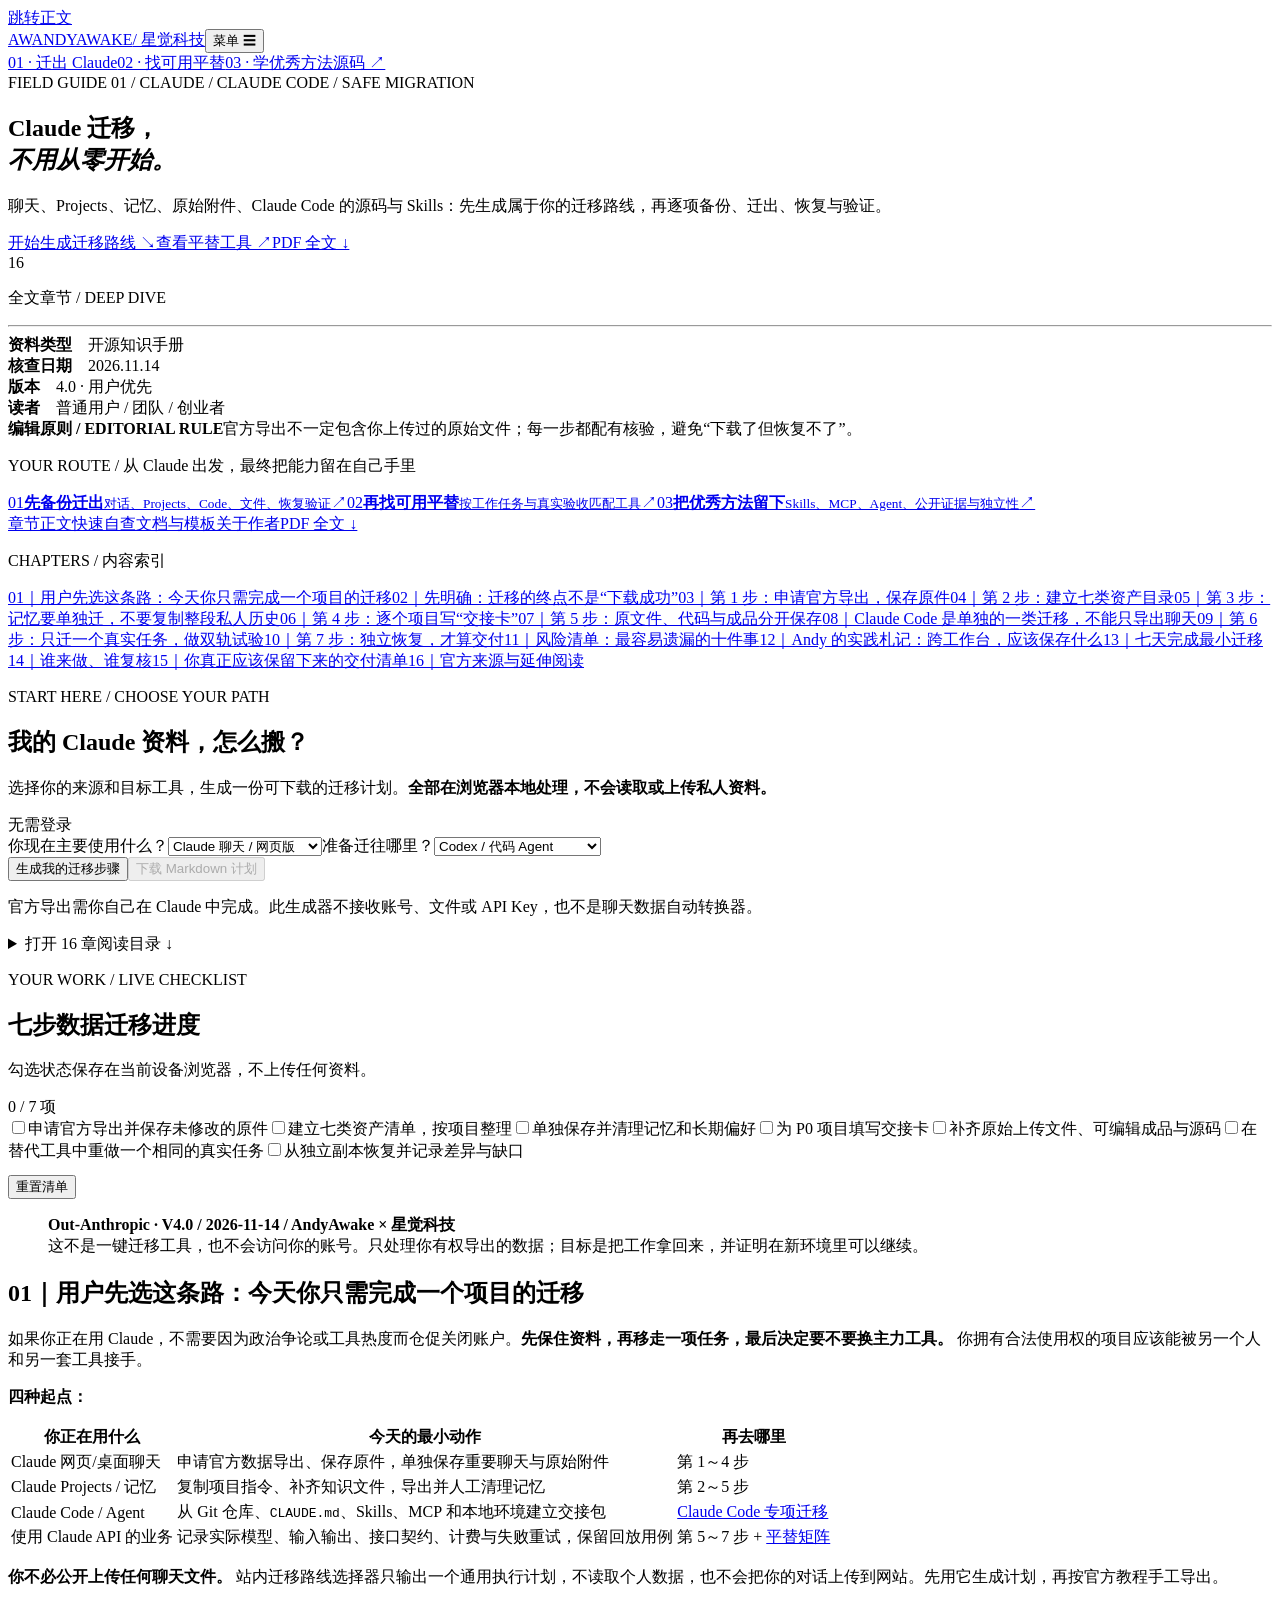
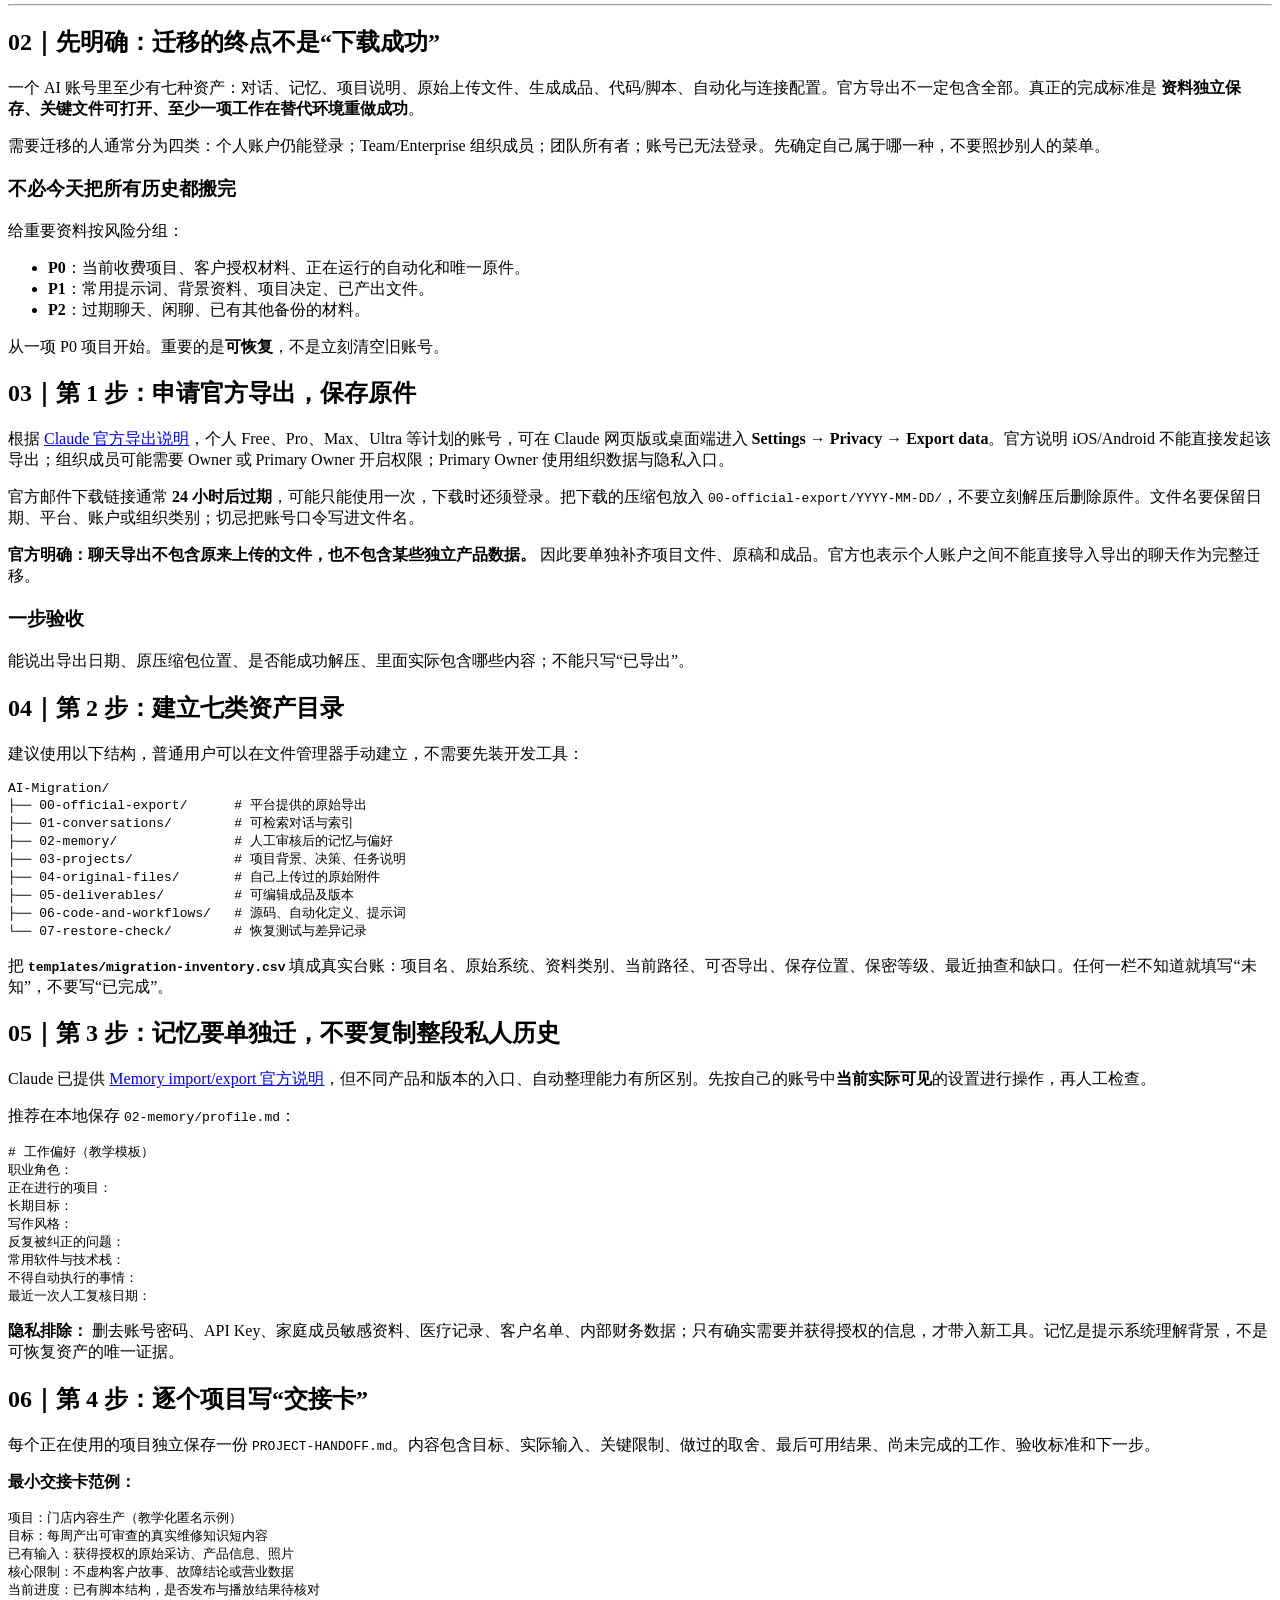
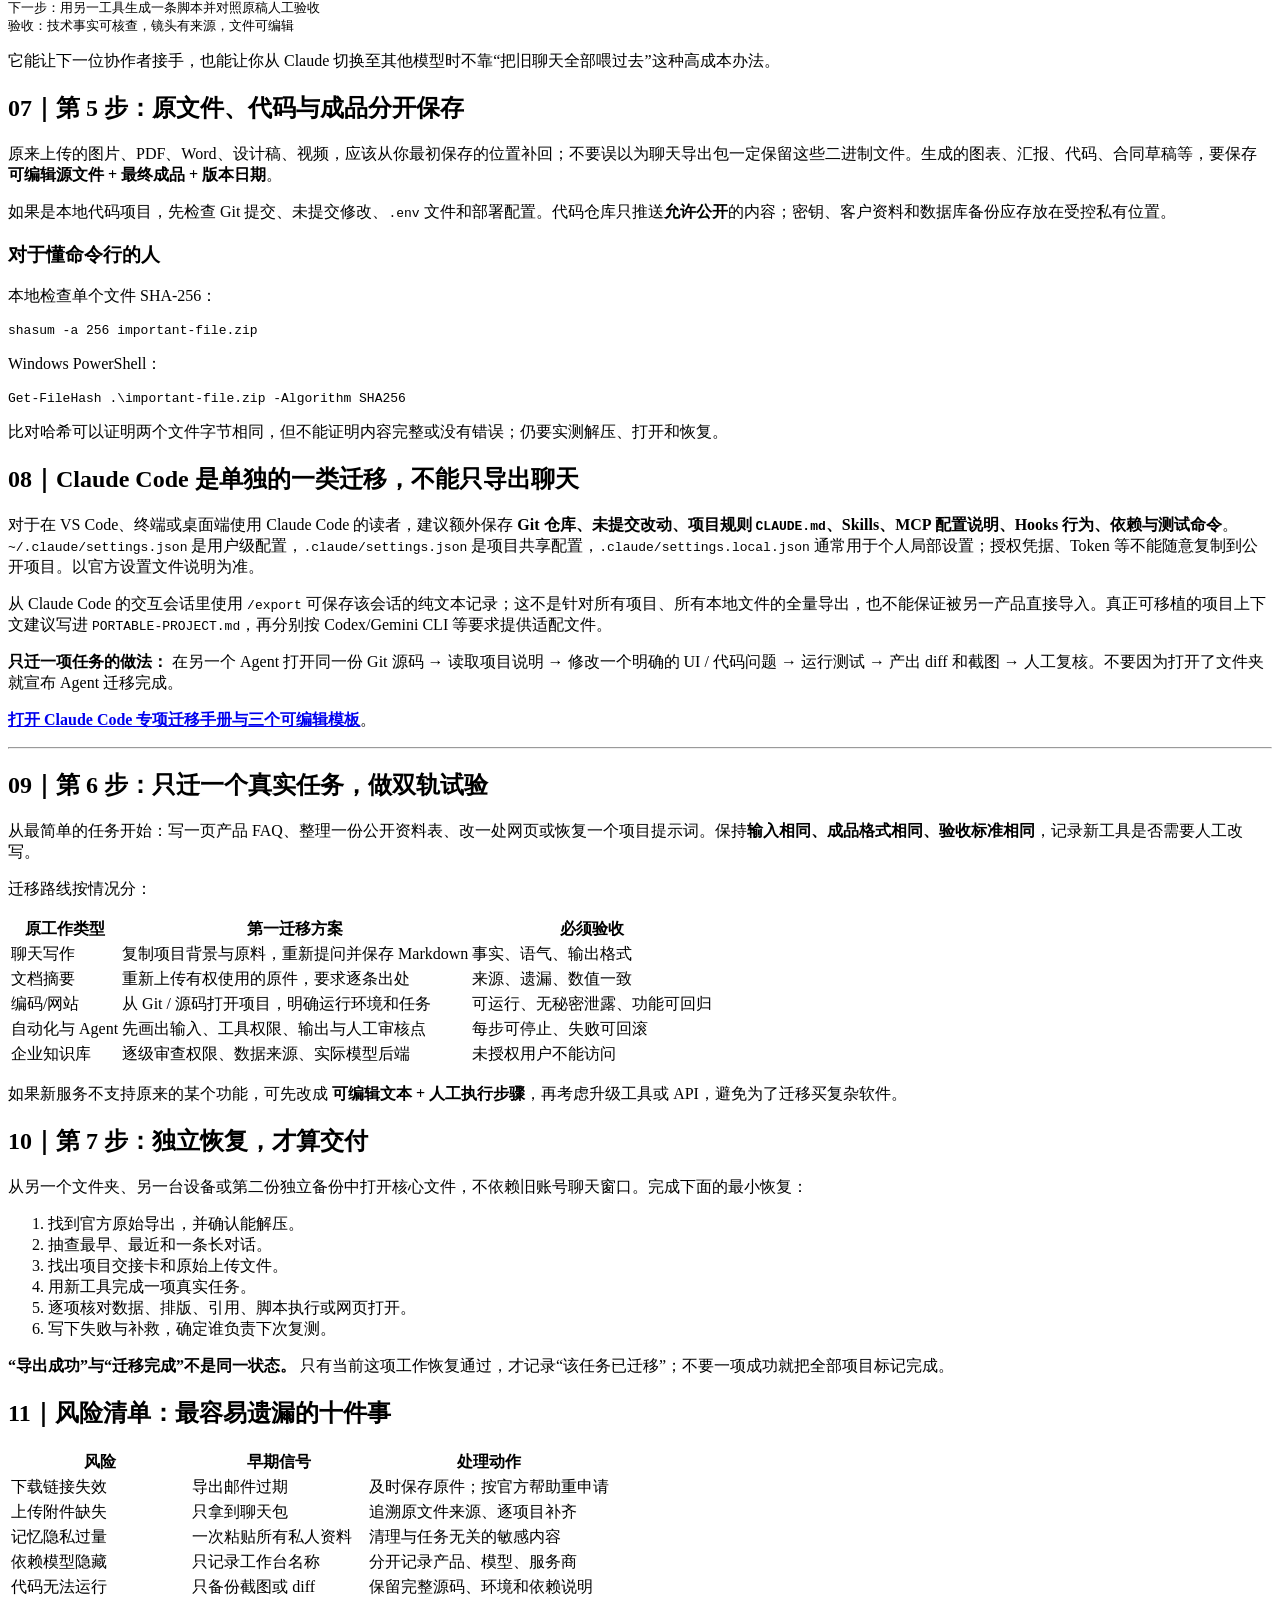
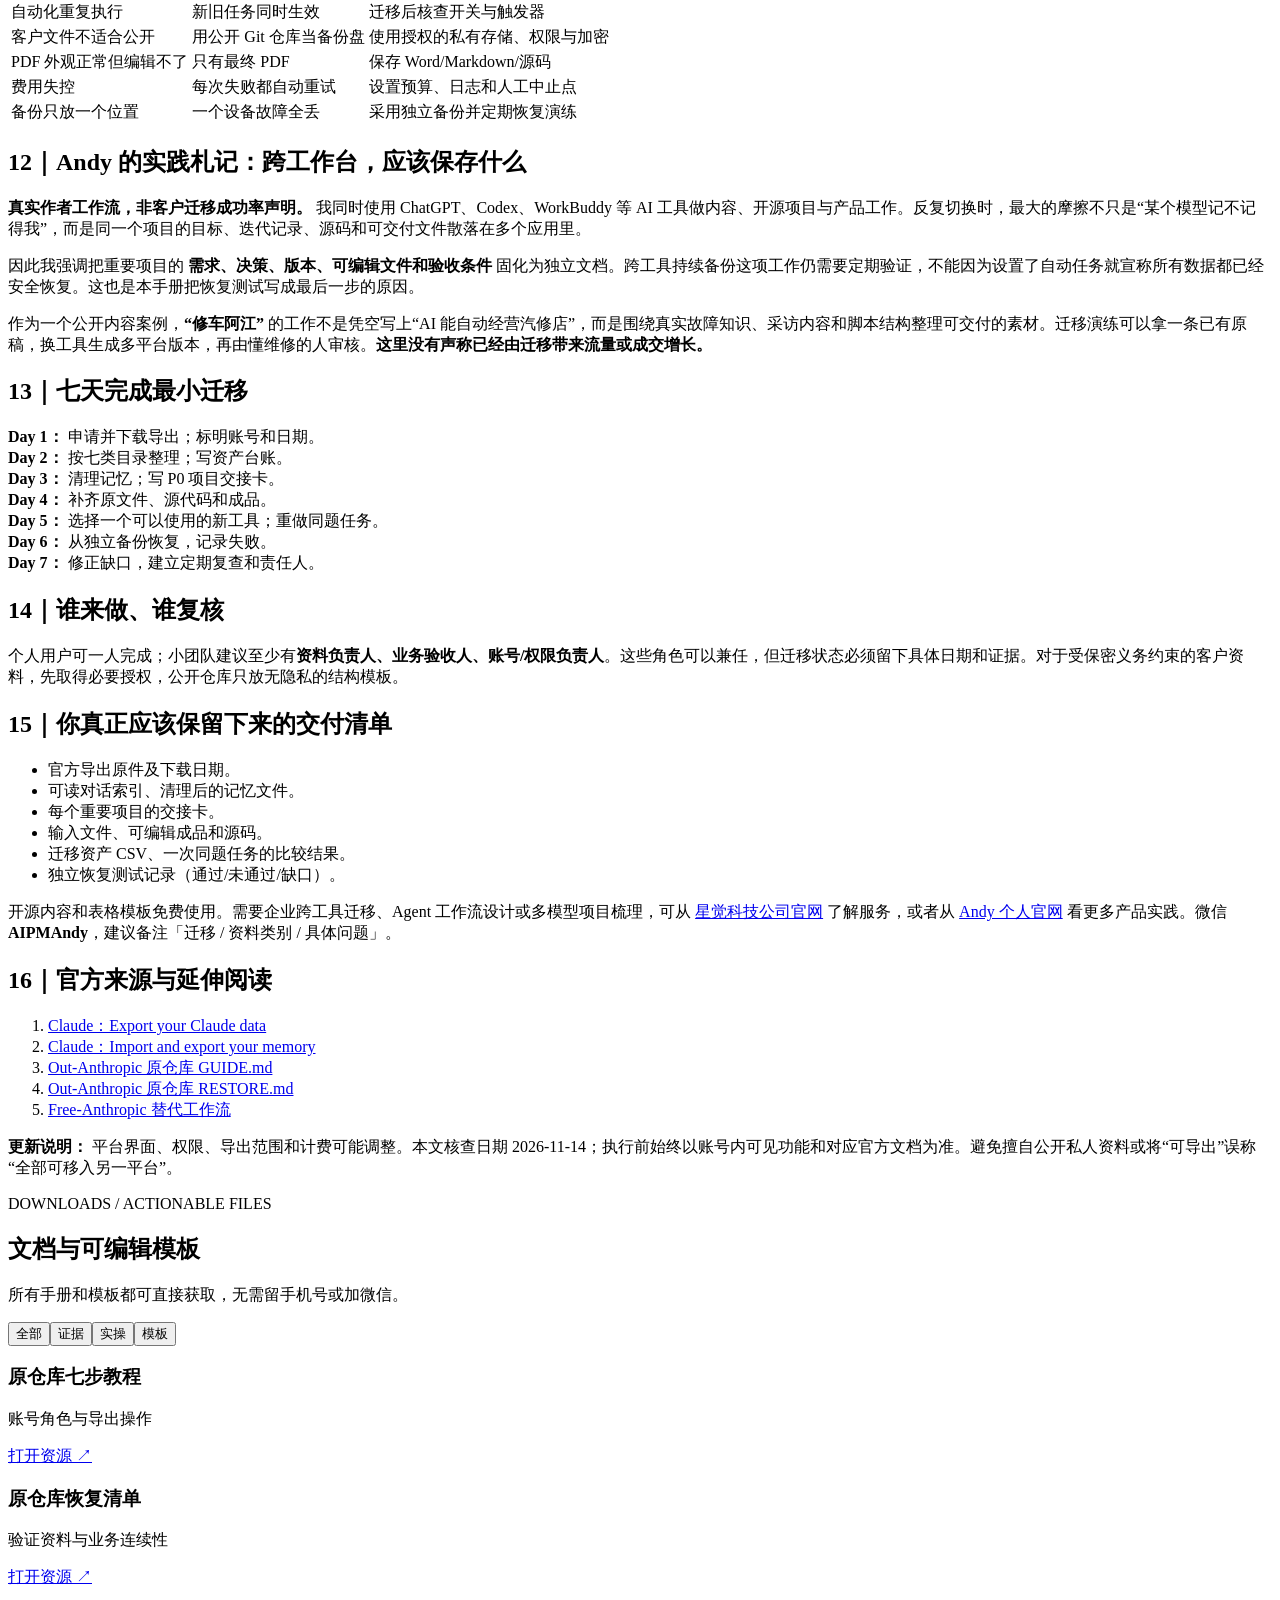
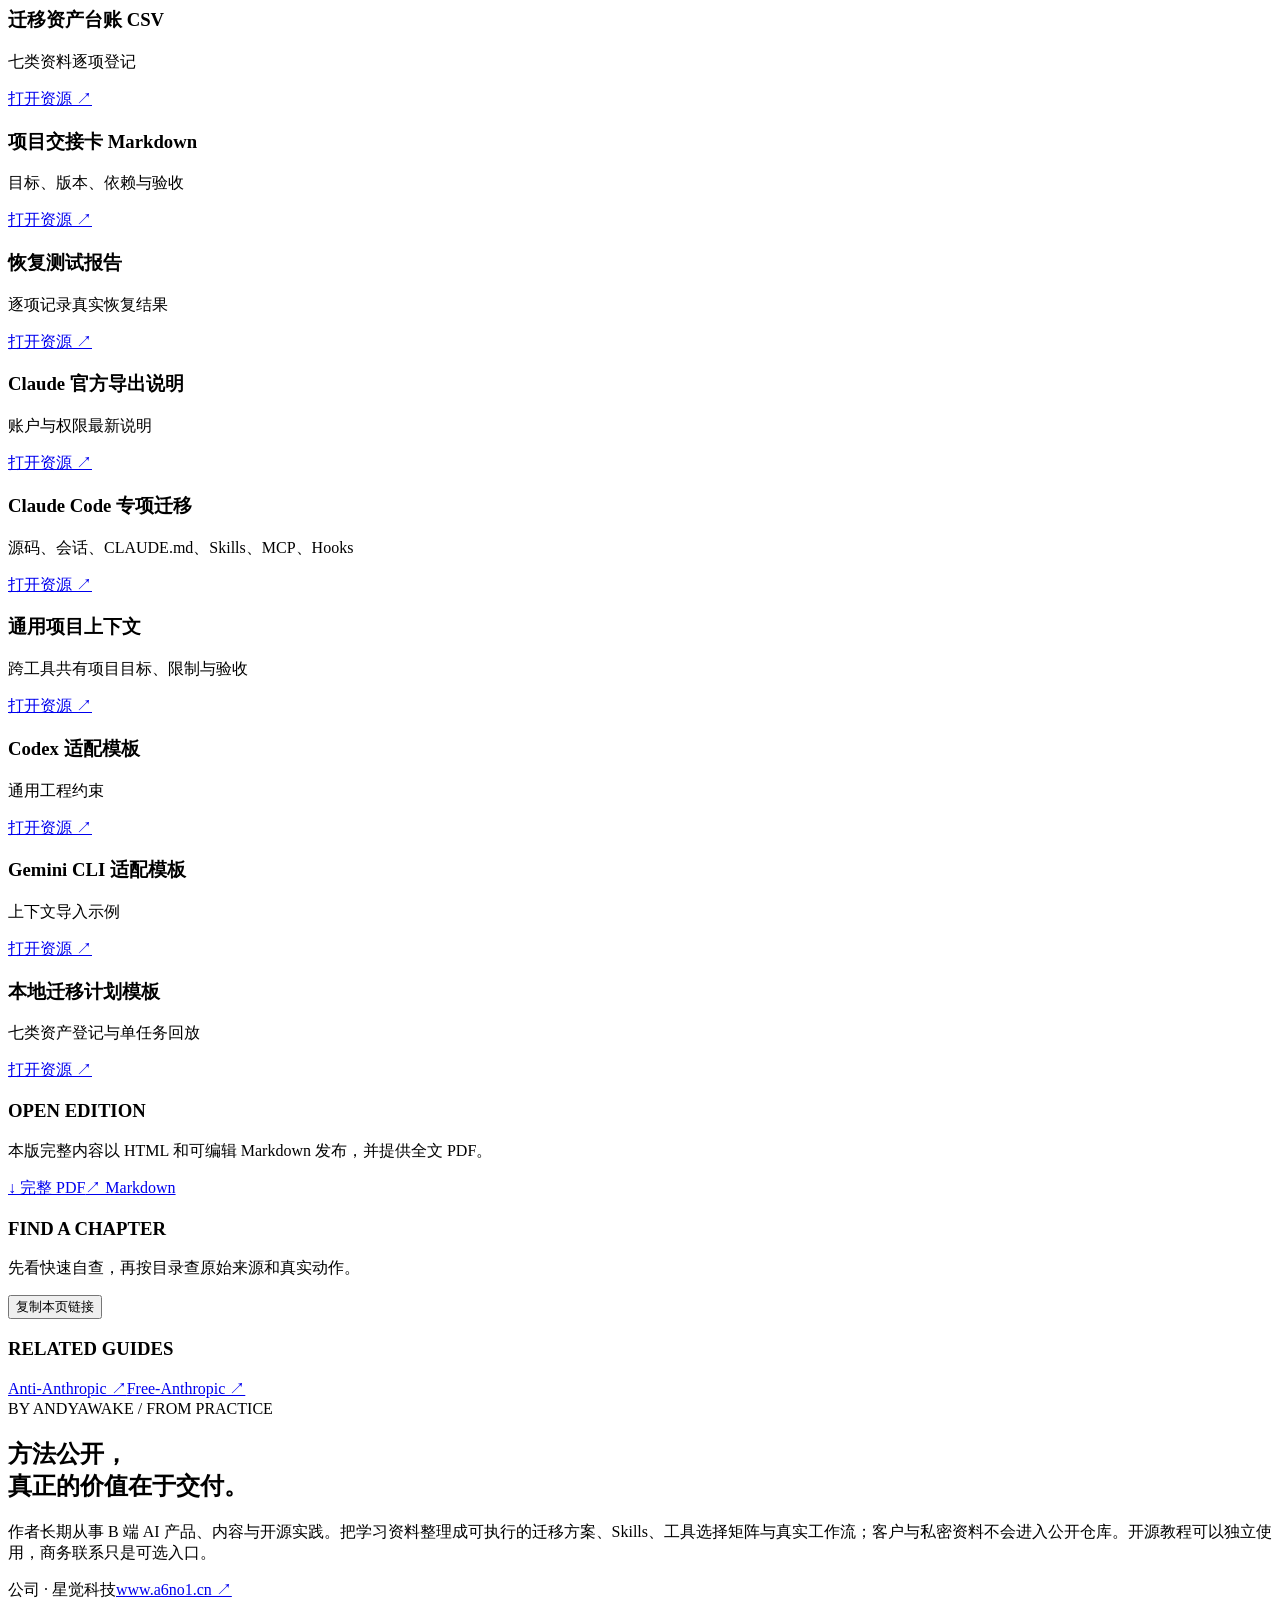
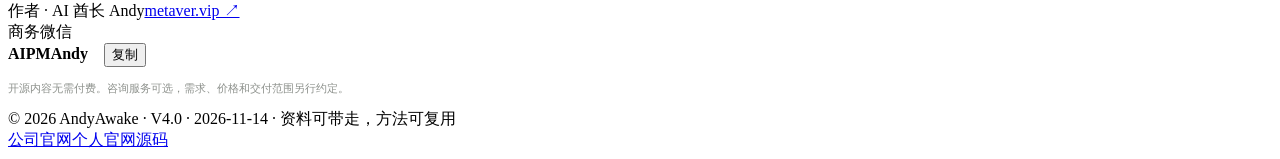
==== index.html @ 9d226cb6 "Publish V4 migration handbook and website" ====
<!doctype html><html lang="zh-CN"><head><meta charset="utf-8"><meta name="viewport" content="width=device-width,initial-scale=1"><meta name="color-scheme" content="light"><meta name="theme-color" content="#ffffff"><title>Out-Anthropic · Claude 迁移，不用从零开始。 | AndyAwake</title><meta name="description" content="聊天、Projects、记忆、原始附件、Claude Code 的源码与 Skills：先生成属于你的迁移路线，再逐项备份、迁出、恢复与验证。"><meta name="author" content="AI 酋长 Andy / 星觉科技"><meta name="robots" content="index, follow"><link rel="canonical" href="https://andyawake.github.io/Out-Anthropic/"><meta property="og:type" content="article"><meta property="og:title" content="Out-Anthropic | AndyAwake"><meta property="og:description" content="聊天、Projects、记忆、原始附件、Claude Code 的源码与 Skills：先生成属于你的迁移路线，再逐项备份、迁出、恢复与验证。"><meta property="og:url" content="https://andyawake.github.io/Out-Anthropic/"><link rel="icon" href="assets/favicon.svg" type="image/svg+xml"><link rel="stylesheet" href="assets/style.css"><script type="application/ld+json">{"@context": "https://schema.org", "@type": "TechArticle", "headline": "Claude 迁移，不用从零开始。", "inLanguage": "zh-CN", "dateModified": "2026-11-14", "author": {"@type": "Person", "name": "AI 酋长 Andy"}, "publisher": {"@type": "Organization", "name": "星觉科技", "url": "https://www.a6no1.cn/"}, "mainEntityOfPage": "https://andyawake.github.io/Out-Anthropic/"}</script></head>
<body data-project="Out-Anthropic"><a class="skip-link" href="#main-content">跳转正文</a><header class="topbar"><div class="shell topbar-inner"><a class="brand" href="https://github.com/AndyAwake"><span class="brand-logo" aria-hidden="true">AW</span>ANDYAWAKE<span class="brand-sub">/ 星觉科技</span></a><button class="mobile-menu" id="menu-button" aria-expanded="false" aria-controls="top-nav">菜单 ☰</button><nav class="topnav" id="top-nav" aria-label="主导航"><a href="https://andyawake.github.io/Out-Anthropic/" aria-current="page">01 · 迁出 Claude</a><a href="https://andyawake.github.io/Free-Anthropic/" >02 · 找可用平替</a><a href="https://andyawake.github.io/Anti-Anthropic/" >03 · 学优秀方法</a><a href="https://github.com/AndyAwake/Out-Anthropic">源码 ↗</a></nav></div></header>
<section class="hero" id="start"><div class="shell hero-grid"><div><span class="overline">FIELD GUIDE 01 / CLAUDE / CLAUDE CODE / SAFE MIGRATION</span><h1>Claude 迁移，<br><em>不用从零开始。</em></h1><p class="deck">聊天、Projects、记忆、原始附件、Claude Code 的源码与 Skills：先生成属于你的迁移路线，再逐项备份、迁出、恢复与验证。</p><div class="actionset"><a class="button button-primary" href="#route-planner">开始生成迁移路线 ↘</a><a class="button button-light" href="https://andyawake.github.io/Free-Anthropic/">查看平替工具 ↗</a><a class="button button-light" href="assets/guide.pdf" download>PDF 全文 ↓</a></div></div><div class="hero-aside"><div class="big-number">16</div><p>全文章节 / DEEP DIVE</p><hr><div class="aside-meta"><div><b>资料类型</b>　开源知识手册</div><div><b>核查日期</b>　2026.11.14</div><div><b>版本</b>　4.0 · 用户优先</div><div><b>读者</b>　普通用户 / 团队 / 创业者</div></div></div></div></section>
<div class="note-strip"><div class="shell"><b>编辑原则 / EDITORIAL RULE</b><span>官方导出不一定包含你上传过的原始文件；每一步都配有核验，避免“下载了但恢复不了”。</span></div></div>
<div class="shell journey-wrap" aria-label="三步阅读路线"><p class="journey-overline">YOUR ROUTE / 从 Claude 出发，最终把能力留在自己手里</p><div class="journey-grid"><a class="journey-card current" href="https://andyawake.github.io/Out-Anthropic/" aria-current="step"><span class="journey-n">01</span><strong>先备份迁出</strong><small>对话、Projects、Code、文件、恢复验证</small><span class="journey-arrow">↗</span></a><a class="journey-card" href="https://andyawake.github.io/Free-Anthropic/"><span class="journey-n">02</span><strong>再找可用平替</strong><small>按工作任务与真实验收匹配工具</small><span class="journey-arrow">↗</span></a><a class="journey-card" href="https://andyawake.github.io/Anti-Anthropic/"><span class="journey-n">03</span><strong>把优秀方法留下</strong><small>Skills、MCP、Agent、公开证据与独立性</small><span class="journey-arrow">↗</span></a></div></div><div class="tabline"><div class="shell"><a href="#main-content">章节正文</a><a href="#quickcheck">快速自查</a><a href="#resources">文档与模板</a><a href="#about-author">关于作者</a><a href="assets/guide.pdf">PDF 全文 ↓</a></div></div>
<div class="shell layout" id="main-content"><aside class="toc" aria-label="章节目录"><p>CHAPTERS / 内容索引</p><a href="#chapter-01">01｜用户先选这条路：今天你只需完成一个项目的迁移</a><a href="#chapter-02">02｜先明确：迁移的终点不是“下载成功”</a><a href="#chapter-03">03｜第 1 步：申请官方导出，保存原件</a><a href="#chapter-04">04｜第 2 步：建立七类资产目录</a><a href="#chapter-05">05｜第 3 步：记忆要单独迁，不要复制整段私人历史</a><a href="#chapter-06">06｜第 4 步：逐个项目写“交接卡”</a><a href="#chapter-07">07｜第 5 步：原文件、代码与成品分开保存</a><a href="#chapter-08">08｜Claude Code 是单独的一类迁移，不能只导出聊天</a><a href="#chapter-09">09｜第 6 步：只迁一个真实任务，做双轨试验</a><a href="#chapter-10">10｜第 7 步：独立恢复，才算交付</a><a href="#chapter-11">11｜风险清单：最容易遗漏的十件事</a><a href="#chapter-12">12｜Andy 的实践札记：跨工作台，应该保存什么</a><a href="#chapter-13">13｜七天完成最小迁移</a><a href="#chapter-14">14｜谁来做、谁复核</a><a href="#chapter-15">15｜你真正应该保留下来的交付清单</a><a href="#chapter-16">16｜官方来源与延伸阅读</a></aside>
<div class="bodycolumn"><section class="route-box" id="route-planner" aria-labelledby="planner-heading"><div class="route-head"><div><p class="overline">START HERE / CHOOSE YOUR PATH</p><h2 id="planner-heading">我的 Claude 资料，怎么搬？</h2><p>选择你的来源和目标工具，生成一份可下载的迁移计划。<strong>全部在浏览器本地处理，不会读取或上传私人资料。</strong></p></div><span class="route-tag">无需登录</span></div><div class="route-form"><label for="migration-source">你现在主要使用什么？<select id="migration-source"><option value="web">Claude 聊天 / 网页版</option><option value="projects">Claude Projects / 记忆</option><option value="code">Claude Code / Agent</option><option value="api">Claude API / 自动化</option></select></label><label for="migration-target">准备迁往哪里？<select id="migration-target"><option value="codex">Codex / 代码 Agent</option><option value="workbuddy">WorkBuddy / 国内工作台</option><option value="chatgpt">ChatGPT / 普通聊天</option><option value="gemini">Gemini / Gemini CLI</option><option value="domestic">Kimi / 豆包等国内助手</option><option value="selfhost">本地模型 / 自托管工具</option></select></label></div><div class="route-actions"><button class="button button-primary" id="generate-plan" type="button">生成我的迁移步骤</button><button class="button button-light" id="download-plan" type="button" disabled>下载 Markdown 计划</button></div><div class="route-result" id="migration-result" aria-live="polite" hidden><h3>你的迁移执行卡</h3><pre id="plan-output"></pre></div><p class="route-privacy">官方导出需你自己在 Claude 中完成。此生成器不接收账号、文件或 API Key，也不是聊天数据自动转换器。</p></section><div class="mobile-toc"><details><summary>打开 16 章阅读目录 ↓</summary><a href="#chapter-01">01｜用户先选这条路：今天你只需完成一个项目的迁移</a><a href="#chapter-02">02｜先明确：迁移的终点不是“下载成功”</a><a href="#chapter-03">03｜第 1 步：申请官方导出，保存原件</a><a href="#chapter-04">04｜第 2 步：建立七类资产目录</a><a href="#chapter-05">05｜第 3 步：记忆要单独迁，不要复制整段私人历史</a><a href="#chapter-06">06｜第 4 步：逐个项目写“交接卡”</a><a href="#chapter-07">07｜第 5 步：原文件、代码与成品分开保存</a><a href="#chapter-08">08｜Claude Code 是单独的一类迁移，不能只导出聊天</a><a href="#chapter-09">09｜第 6 步：只迁一个真实任务，做双轨试验</a><a href="#chapter-10">10｜第 7 步：独立恢复，才算交付</a><a href="#chapter-11">11｜风险清单：最容易遗漏的十件事</a><a href="#chapter-12">12｜Andy 的实践札记：跨工作台，应该保存什么</a><a href="#chapter-13">13｜七天完成最小迁移</a><a href="#chapter-14">14｜谁来做、谁复核</a><a href="#chapter-15">15｜你真正应该保留下来的交付清单</a><a href="#chapter-16">16｜官方来源与延伸阅读</a></details></div><div class="ux-widget" id="quickcheck"><p class="overline">YOUR WORK / LIVE CHECKLIST</p><h2>七步数据迁移进度</h2><p>勾选状态保存在当前设备浏览器，不上传任何资料。</p><div class="progress-label" id="progress-value" aria-live="polite">0 / 7 项</div><div class="progress-rail" aria-hidden="true"><div class="progress-fill" id="progress-fill"></div></div><div class="check-items"><label class="check-item"><input type="checkbox" data-check value="item-1"><span>申请官方导出并保存未修改的原件</span></label><label class="check-item"><input type="checkbox" data-check value="item-2"><span>建立七类资产清单，按项目整理</span></label><label class="check-item"><input type="checkbox" data-check value="item-3"><span>单独保存并清理记忆和长期偏好</span></label><label class="check-item"><input type="checkbox" data-check value="item-4"><span>为 P0 项目填写交接卡</span></label><label class="check-item"><input type="checkbox" data-check value="item-5"><span>补齐原始上传文件、可编辑成品与源码</span></label><label class="check-item"><input type="checkbox" data-check value="item-6"><span>在替代工具中重做一个相同的真实任务</span></label><label class="check-item"><input type="checkbox" data-check value="item-7"><span>从独立副本恢复并记录差异与缺口</span></label></div><div style="margin-top:13px"><button class="subtle-btn" id="reset-checks">重置清单</button></div></div><article class="article" aria-label="手册全文"><blockquote>
<p><strong>Out-Anthropic · V4.0 / 2026-11-14 / AndyAwake × 星觉科技</strong><br />
这不是一键迁移工具，也不会访问你的账号。只处理你有权导出的数据；目标是把工作拿回来，并证明在新环境里可以继续。</p>
</blockquote>
<h2 id="chapter-01">01｜用户先选这条路：今天你只需完成一个项目的迁移</h2>
<p>如果你正在用 Claude，不需要因为政治争论或工具热度而仓促关闭账户。<strong>先保住资料，再移走一项任务，最后决定要不要换主力工具。</strong> 你拥有合法使用权的项目应该能被另一个人和另一套工具接手。</p>
<p><strong>四种起点：</strong></p>
<div class="table-scroller"><table>
<thead>
<tr>
  <th>你正在用什么</th>
  <th>今天的最小动作</th>
  <th>再去哪里</th>
</tr>
</thead>
<tbody>
<tr>
  <td>Claude 网页/桌面聊天</td>
  <td>申请官方数据导出、保存原件，单独保存重要聊天与原始附件</td>
  <td>第 1～4 步</td>
</tr>
<tr>
  <td>Claude Projects / 记忆</td>
  <td>复制项目指令、补齐知识文件，导出并人工清理记忆</td>
  <td>第 2～5 步</td>
</tr>
<tr>
  <td>Claude Code / Agent</td>
  <td>从 Git 仓库、<code>CLAUDE.md</code>、Skills、MCP 和本地环境建立交接包</td>
  <td><a href="CLAUDE-CODE-MIGRATION.md">Claude Code 专项迁移</a></td>
</tr>
<tr>
  <td>使用 Claude API 的业务</td>
  <td>记录实际模型、输入输出、接口契约、计费与失败重试，保留回放用例</td>
  <td>第 5～7 步 + <a href="https://github.com/AndyAwake/Free-Anthropic/blob/main/ALTERNATIVE-MATRIX.md">平替矩阵</a></td>
</tr>
</tbody>
</table></div>
<p><strong>你不必公开上传任何聊天文件。</strong> 站内迁移路线选择器只输出一个通用执行计划，不读取个人数据，也不会把你的对话上传到网站。先用它生成计划，再按官方教程手工导出。</p>
<hr />
<h2 id="chapter-02">02｜先明确：迁移的终点不是“下载成功”</h2>
<p>一个 AI 账号里至少有七种资产：对话、记忆、项目说明、原始上传文件、生成成品、代码/脚本、自动化与连接配置。官方导出不一定包含全部。真正的完成标准是 <strong>资料独立保存、关键文件可打开、至少一项工作在替代环境重做成功</strong>。</p>
<p>需要迁移的人通常分为四类：个人账户仍能登录；Team/Enterprise 组织成员；团队所有者；账号已无法登录。先确定自己属于哪一种，不要照抄别人的菜单。</p>
<h3>不必今天把所有历史都搬完</h3>
<p>给重要资料按风险分组：</p>
<ul>
<li><strong>P0</strong>：当前收费项目、客户授权材料、正在运行的自动化和唯一原件。</li>
<li><strong>P1</strong>：常用提示词、背景资料、项目决定、已产出文件。</li>
<li><strong>P2</strong>：过期聊天、闲聊、已有其他备份的材料。</li>
</ul>
<p>从一项 P0 项目开始。重要的是<strong>可恢复</strong>，不是立刻清空旧账号。</p>
<h2 id="chapter-03">03｜第 1 步：申请官方导出，保存原件</h2>
<p>根据 <a href="https://support.claude.com/en/articles/9450526-export-your-claude-data">Claude 官方导出说明</a>，个人 Free、Pro、Max、Ultra 等计划的账号，可在 Claude 网页版或桌面端进入 <strong>Settings → Privacy → Export data</strong>。官方说明 iOS/Android 不能直接发起该导出；组织成员可能需要 Owner 或 Primary Owner 开启权限；Primary Owner 使用组织数据与隐私入口。</p>
<p>官方邮件下载链接通常 <strong>24 小时后过期</strong>，可能只能使用一次，下载时还须登录。把下载的压缩包放入 <code>00-official-export/YYYY-MM-DD/</code>，不要立刻解压后删除原件。文件名要保留日期、平台、账户或组织类别；切忌把账号口令写进文件名。</p>
<p><strong>官方明确：聊天导出不包含原来上传的文件，也不包含某些独立产品数据。</strong> 因此要单独补齐项目文件、原稿和成品。官方也表示个人账户之间不能直接导入导出的聊天作为完整迁移。</p>
<h3>一步验收</h3>
<p>能说出导出日期、原压缩包位置、是否能成功解压、里面实际包含哪些内容；不能只写“已导出”。</p>
<h2 id="chapter-04">04｜第 2 步：建立七类资产目录</h2>
<p>建议使用以下结构，普通用户可以在文件管理器手动建立，不需要先装开发工具：</p>
<pre><code class="language-text">AI-Migration/
├── 00-official-export/      # 平台提供的原始导出
├── 01-conversations/        # 可检索对话与索引
├── 02-memory/               # 人工审核后的记忆与偏好
├── 03-projects/             # 项目背景、决策、任务说明
├── 04-original-files/       # 自己上传过的原始附件
├── 05-deliverables/         # 可编辑成品及版本
├── 06-code-and-workflows/   # 源码、自动化定义、提示词
└── 07-restore-check/        # 恢复测试与差异记录
</code></pre>
<p>把 <strong><code>templates/migration-inventory.csv</code></strong> 填成真实台账：项目名、原始系统、资料类别、当前路径、可否导出、保存位置、保密等级、最近抽查和缺口。任何一栏不知道就填写“未知”，不要写“已完成”。</p>
<h2 id="chapter-05">05｜第 3 步：记忆要单独迁，不要复制整段私人历史</h2>
<p>Claude 已提供 <a href="https://support.claude.com/en/articles/12123587-import-and-export-your-memory-from-claude">Memory import/export 官方说明</a>，但不同产品和版本的入口、自动整理能力有所区别。先按自己的账号中<strong>当前实际可见</strong>的设置进行操作，再人工检查。</p>
<p>推荐在本地保存 <code>02-memory/profile.md</code>：</p>
<pre><code class="language-text"># 工作偏好（教学模板）
职业角色：
正在进行的项目：
长期目标：
写作风格：
反复被纠正的问题：
常用软件与技术栈：
不得自动执行的事情：
最近一次人工复核日期：
</code></pre>
<p><strong>隐私排除：</strong> 删去账号密码、API Key、家庭成员敏感资料、医疗记录、客户名单、内部财务数据；只有确实需要并获得授权的信息，才带入新工具。记忆是提示系统理解背景，不是可恢复资产的唯一证据。</p>
<h2 id="chapter-06">06｜第 4 步：逐个项目写“交接卡”</h2>
<p>每个正在使用的项目独立保存一份 <code>PROJECT-HANDOFF.md</code>。内容包含目标、实际输入、关键限制、做过的取舍、最后可用结果、尚未完成的工作、验收标准和下一步。</p>
<p><strong>最小交接卡范例：</strong></p>
<pre><code class="language-text">项目：门店内容生产（教学化匿名示例）
目标：每周产出可审查的真实维修知识短内容
已有输入：获得授权的原始采访、产品信息、照片
核心限制：不虚构客户故事、故障结论或营业数据
当前进度：已有脚本结构，是否发布与播放结果待核对
下一步：用另一工具生成一条脚本并对照原稿人工验收
验收：技术事实可核查，镜头有来源，文件可编辑
</code></pre>
<p>它能让下一位协作者接手，也能让你从 Claude 切换至其他模型时不靠“把旧聊天全部喂过去”这种高成本办法。</p>
<h2 id="chapter-07">07｜第 5 步：原文件、代码与成品分开保存</h2>
<p>原来上传的图片、PDF、Word、设计稿、视频，应该从你最初保存的位置补回；不要误以为聊天导出包一定保留这些二进制文件。生成的图表、汇报、代码、合同草稿等，要保存 <strong>可编辑源文件 + 最终成品 + 版本日期</strong>。</p>
<p>如果是本地代码项目，先检查 Git 提交、未提交修改、<code>.env</code> 文件和部署配置。代码仓库只推送<strong>允许公开</strong>的内容；密钥、客户资料和数据库备份应存放在受控私有位置。</p>
<h3>对于懂命令行的人</h3>
<p>本地检查单个文件 SHA-256：</p>
<pre><code class="language-bash">shasum -a 256 important-file.zip
</code></pre>
<p>Windows PowerShell：</p>
<pre><code class="language-powershell">Get-FileHash .\important-file.zip -Algorithm SHA256
</code></pre>
<p>比对哈希可以证明两个文件字节相同，但不能证明内容完整或没有错误；仍要实测解压、打开和恢复。</p>
<h2 id="chapter-08">08｜Claude Code 是单独的一类迁移，不能只导出聊天</h2>
<p>对于在 VS Code、终端或桌面端使用 Claude Code 的读者，建议额外保存 <strong>Git 仓库、未提交改动、项目规则 <code>CLAUDE.md</code>、Skills、MCP 配置说明、Hooks 行为、依赖与测试命令</strong>。<code>~/.claude/settings.json</code> 是用户级配置，<code>.claude/settings.json</code> 是项目共享配置，<code>.claude/settings.local.json</code> 通常用于个人局部设置；授权凭据、Token 等不能随意复制到公开项目。以官方设置文件说明为准。</p>
<p>从 Claude Code 的交互会话里使用 <code>/export</code> 可保存该会话的纯文本记录；这不是针对所有项目、所有本地文件的全量导出，也不能保证被另一产品直接导入。真正可移植的项目上下文建议写进 <code>PORTABLE-PROJECT.md</code>，再分别按 Codex/Gemini CLI 等要求提供适配文件。</p>
<p><strong>只迁一项任务的做法：</strong> 在另一个 Agent 打开同一份 Git 源码 → 读取项目说明 → 修改一个明确的 UI / 代码问题 → 运行测试 → 产出 diff 和截图 → 人工复核。不要因为打开了文件夹就宣布 Agent 迁移完成。</p>
<p><strong><a href="CLAUDE-CODE-MIGRATION.md">打开 Claude Code 专项迁移手册与三个可编辑模板</a></strong>。</p>
<hr />
<h2 id="chapter-09">09｜第 6 步：只迁一个真实任务，做双轨试验</h2>
<p>从最简单的任务开始：写一页产品 FAQ、整理一份公开资料表、改一处网页或恢复一个项目提示词。保持<strong>输入相同、成品格式相同、验收标准相同</strong>，记录新工具是否需要人工改写。</p>
<p>迁移路线按情况分：</p>
<div class="table-scroller"><table>
<thead>
<tr>
  <th>原工作类型</th>
  <th>第一迁移方案</th>
  <th>必须验收</th>
</tr>
</thead>
<tbody>
<tr>
  <td>聊天写作</td>
  <td>复制项目背景与原料，重新提问并保存 Markdown</td>
  <td>事实、语气、输出格式</td>
</tr>
<tr>
  <td>文档摘要</td>
  <td>重新上传有权使用的原件，要求逐条出处</td>
  <td>来源、遗漏、数值一致</td>
</tr>
<tr>
  <td>编码/网站</td>
  <td>从 Git / 源码打开项目，明确运行环境和任务</td>
  <td>可运行、无秘密泄露、功能可回归</td>
</tr>
<tr>
  <td>自动化与 Agent</td>
  <td>先画出输入、工具权限、输出与人工审核点</td>
  <td>每步可停止、失败可回滚</td>
</tr>
<tr>
  <td>企业知识库</td>
  <td>逐级审查权限、数据来源、实际模型后端</td>
  <td>未授权用户不能访问</td>
</tr>
</tbody>
</table></div>
<p>如果新服务不支持原来的某个功能，可先改成 <strong>可编辑文本 + 人工执行步骤</strong>，再考虑升级工具或 API，避免为了迁移买复杂软件。</p>
<h2 id="chapter-10">10｜第 7 步：独立恢复，才算交付</h2>
<p>从另一个文件夹、另一台设备或第二份独立备份中打开核心文件，不依赖旧账号聊天窗口。完成下面的最小恢复：</p>
<ol>
<li>找到官方原始导出，并确认能解压。</li>
<li>抽查最早、最近和一条长对话。</li>
<li>找出项目交接卡和原始上传文件。</li>
<li>用新工具完成一项真实任务。</li>
<li>逐项核对数据、排版、引用、脚本执行或网页打开。</li>
<li>写下失败与补救，确定谁负责下次复测。</li>
</ol>
<p><strong>“导出成功”与“迁移完成”不是同一状态。</strong> 只有当前这项工作恢复通过，才记录“该任务已迁移”；不要一项成功就把全部项目标记完成。</p>
<h2 id="chapter-11">11｜风险清单：最容易遗漏的十件事</h2>
<div class="table-scroller"><table>
<thead>
<tr>
  <th>风险</th>
  <th>早期信号</th>
  <th>处理动作</th>
</tr>
</thead>
<tbody>
<tr>
  <td>下载链接失效</td>
  <td>导出邮件过期</td>
  <td>及时保存原件；按官方帮助重申请</td>
</tr>
<tr>
  <td>上传附件缺失</td>
  <td>只拿到聊天包</td>
  <td>追溯原文件来源、逐项目补齐</td>
</tr>
<tr>
  <td>记忆隐私过量</td>
  <td>一次粘贴所有私人资料</td>
  <td>清理与任务无关的敏感内容</td>
</tr>
<tr>
  <td>依赖模型隐藏</td>
  <td>只记录工作台名称</td>
  <td>分开记录产品、模型、服务商</td>
</tr>
<tr>
  <td>代码无法运行</td>
  <td>只备份截图或 diff</td>
  <td>保留完整源码、环境和依赖说明</td>
</tr>
<tr>
  <td>自动化重复执行</td>
  <td>新旧任务同时生效</td>
  <td>迁移后核查开关与触发器</td>
</tr>
<tr>
  <td>客户文件不适合公开</td>
  <td>用公开 Git 仓库当备份盘</td>
  <td>使用授权的私有存储、权限与加密</td>
</tr>
<tr>
  <td>PDF 外观正常但编辑不了</td>
  <td>只有最终 PDF</td>
  <td>保存 Word/Markdown/源码</td>
</tr>
<tr>
  <td>费用失控</td>
  <td>每次失败都自动重试</td>
  <td>设置预算、日志和人工中止点</td>
</tr>
<tr>
  <td>备份只放一个位置</td>
  <td>一个设备故障全丢</td>
  <td>采用独立备份并定期恢复演练</td>
</tr>
</tbody>
</table></div>
<h2 id="chapter-12">12｜Andy 的实践札记：跨工作台，应该保存什么</h2>
<p><strong>真实作者工作流，非客户迁移成功率声明。</strong> 我同时使用 ChatGPT、Codex、WorkBuddy 等 AI 工具做内容、开源项目与产品工作。反复切换时，最大的摩擦不只是“某个模型记不记得我”，而是同一个项目的目标、迭代记录、源码和可交付文件散落在多个应用里。</p>
<p>因此我强调把重要项目的 <strong>需求、决策、版本、可编辑文件和验收条件</strong> 固化为独立文档。跨工具持续备份这项工作仍需要定期验证，不能因为设置了自动任务就宣称所有数据都已经安全恢复。这也是本手册把恢复测试写成最后一步的原因。</p>
<p>作为一个公开内容案例，<strong>“修车阿江”</strong> 的工作不是凭空写上“AI 能自动经营汽修店”，而是围绕真实故障知识、采访内容和脚本结构整理可交付的素材。迁移演练可以拿一条已有原稿，换工具生成多平台版本，再由懂维修的人审核。<strong>这里没有声称已经由迁移带来流量或成交增长。</strong></p>
<h2 id="chapter-13">13｜七天完成最小迁移</h2>
<p><strong>Day 1：</strong> 申请并下载导出；标明账号和日期。<br />
<strong>Day 2：</strong> 按七类目录整理；写资产台账。<br />
<strong>Day 3：</strong> 清理记忆；写 P0 项目交接卡。<br />
<strong>Day 4：</strong> 补齐原文件、源代码和成品。<br />
<strong>Day 5：</strong> 选择一个可以使用的新工具；重做同题任务。<br />
<strong>Day 6：</strong> 从独立备份恢复，记录失败。<br />
<strong>Day 7：</strong> 修正缺口，建立定期复查和责任人。</p>
<h2 id="chapter-14">14｜谁来做、谁复核</h2>
<p>个人用户可一人完成；小团队建议至少有<strong>资料负责人、业务验收人、账号/权限负责人</strong>。这些角色可以兼任，但迁移状态必须留下具体日期和证据。对于受保密义务约束的客户资料，先取得必要授权，公开仓库只放无隐私的结构模板。</p>
<h2 id="chapter-15">15｜你真正应该保留下来的交付清单</h2>
<ul>
<li>官方导出原件及下载日期。</li>
<li>可读对话索引、清理后的记忆文件。</li>
<li>每个重要项目的交接卡。</li>
<li>输入文件、可编辑成品和源码。</li>
<li>迁移资产 CSV、一次同题任务的比较结果。</li>
<li>独立恢复测试记录（通过/未通过/缺口）。</li>
</ul>
<p>开源内容和表格模板免费使用。需要企业跨工具迁移、Agent 工作流设计或多模型项目梳理，可从 <a href="https://www.a6no1.cn/">星觉科技公司官网</a> 了解服务，或者从 <a href="https://metaver.vip/">Andy 个人官网</a> 看更多产品实践。微信 <strong>AIPMAndy</strong>，建议备注「迁移 / 资料类别 / 具体问题」。</p>
<h2 id="chapter-16">16｜官方来源与延伸阅读</h2>
<ol>
<li><a href="https://support.claude.com/en/articles/9450526-export-your-claude-data">Claude：Export your Claude data</a></li>
<li><a href="https://support.claude.com/en/articles/12123587-import-and-export-your-memory-from-claude">Claude：Import and export your memory</a></li>
<li><a href="https://github.com/AndyAwake/Out-Anthropic/blob/main/GUIDE.md">Out-Anthropic 原仓库 GUIDE.md</a></li>
<li><a href="https://github.com/AndyAwake/Out-Anthropic/blob/main/RESTORE.md">Out-Anthropic 原仓库 RESTORE.md</a></li>
<li><a href="https://github.com/AndyAwake/Free-Anthropic">Free-Anthropic 替代工作流</a></li>
</ol>
<p><strong>更新说明：</strong> 平台界面、权限、导出范围和计费可能调整。本文核查日期 2026-11-14；执行前始终以账号内可见功能和对应官方文档为准。避免擅自公开私人资料或将“可导出”误称“全部可移入另一平台”。</p>
</article><section class="ux-widget" id="resources"><p class="overline">DOWNLOADS / ACTIONABLE FILES</p><h2>文档与可编辑模板</h2><p>所有手册和模板都可直接获取，无需留手机号或加微信。</p><div class="category-pills" aria-label="筛选资源"><button type="button" data-filter="all" aria-pressed="true">全部</button><button type="button" data-filter="research" aria-pressed="false">证据</button><button type="button" data-filter="practice" aria-pressed="false">实操</button><button type="button" data-filter="template" aria-pressed="false">模板</button></div><div class="resource-card" data-category="research"><h3>原仓库七步教程</h3><p>账号角色与导出操作</p><a href="https://github.com/AndyAwake/Out-Anthropic/blob/main/GUIDE.md" target="_blank" rel="noopener noreferrer">打开资源 ↗</a></div><div class="resource-card" data-category="practice"><h3>原仓库恢复清单</h3><p>验证资料与业务连续性</p><a href="https://github.com/AndyAwake/Out-Anthropic/blob/main/RESTORE.md" target="_blank" rel="noopener noreferrer">打开资源 ↗</a></div><div class="resource-card" data-category="template"><h3>迁移资产台账 CSV</h3><p>七类资料逐项登记</p><a href="templates/migration-inventory.csv">打开资源 ↗</a></div><div class="resource-card" data-category="template"><h3>项目交接卡 Markdown</h3><p>目标、版本、依赖与验收</p><a href="templates/PROJECT-HANDOFF.md">打开资源 ↗</a></div><div class="resource-card" data-category="template"><h3>恢复测试报告</h3><p>逐项记录真实恢复结果</p><a href="templates/restore-report.md">打开资源 ↗</a></div><div class="resource-card" data-category="research"><h3>Claude 官方导出说明</h3><p>账户与权限最新说明</p><a href="https://support.claude.com/en/articles/9450526-export-your-claude-data" target="_blank" rel="noopener noreferrer">打开资源 ↗</a></div><div class="resource-card" data-category="practice"><h3>Claude Code 专项迁移</h3><p>源码、会话、CLAUDE.md、Skills、MCP、Hooks</p><a href="CLAUDE-CODE-MIGRATION.md">打开资源 ↗</a></div><div class="resource-card" data-category="template"><h3>通用项目上下文</h3><p>跨工具共有项目目标、限制与验收</p><a href="templates/PORTABLE-PROJECT.md">打开资源 ↗</a></div><div class="resource-card" data-category="template"><h3>Codex 适配模板</h3><p>通用工程约束</p><a href="templates/AGENTS.md">打开资源 ↗</a></div><div class="resource-card" data-category="template"><h3>Gemini CLI 适配模板</h3><p>上下文导入示例</p><a href="templates/GEMINI.md">打开资源 ↗</a></div><div class="resource-card" data-category="template"><h3>本地迁移计划模板</h3><p>七类资产登记与单任务回放</p><a href="templates/MIGRATION-PLAN.md">打开资源 ↗</a></div></section></div>
<aside class="inline-tools"><div class="right-block"><h3>OPEN EDITION</h3><p>本版完整内容以 HTML 和可编辑 Markdown 发布，并提供全文 PDF。</p><a href="assets/guide.pdf">↓ 完整 PDF</a><a href="HANDBOOK.md">↗ Markdown</a></div><div class="right-block"><h3>FIND A CHAPTER</h3><p>先看快速自查，再按目录查原始来源和真实动作。</p><button class="copy-link" data-copy="https://andyawake.github.io/Out-Anthropic/">复制本页链接</button></div><div class="right-block"><h3>RELATED GUIDES</h3><a href="https://andyawake.github.io/Anti-Anthropic/">Anti-Anthropic ↗</a><a href="https://andyawake.github.io/Free-Anthropic/">Free-Anthropic ↗</a></div></aside></div>
<section class="shell brand-block" id="about-author"><div><span class="chapter-kicker">BY ANDYAWAKE / FROM PRACTICE</span><h2>方法公开，<br>真正的价值在于交付。</h2><p>作者长期从事 B 端 AI 产品、内容与开源实践。把学习资料整理成可执行的迁移方案、Skills、工具选择矩阵与真实工作流；客户与私密资料不会进入公开仓库。开源教程可以独立使用，商务联系只是可选入口。</p></div><div class="brand-meta"><div class="row"><span>公司 · 星觉科技</span><a href="https://www.a6no1.cn/">www.a6no1.cn ↗</a></div><div class="row"><span>作者 · AI 酋长 Andy</span><a href="https://metaver.vip/">metaver.vip ↗</a></div><div class="row"><span>商务微信</span><div><b>AIPMAndy</b>　<button data-copy="AIPMAndy">复制</button></div></div><p style="color:#8d918c;font-size:11px;line-height:1.9">开源内容无需付费。咨询服务可选，需求、价格和交付范围另行约定。</p></div></section>
<footer class="foot"><div class="shell"><span>© 2026 AndyAwake · V4.0 · 2026-11-14 · 资料可带走，方法可复用</span><div class="footer-cross"><a href="https://www.a6no1.cn/">公司官网</a><a href="https://metaver.vip/">个人官网</a><a href="https://github.com/AndyAwake/Out-Anthropic">源码</a></div></div></footer><script defer src="assets/app.js"></script></body></html>
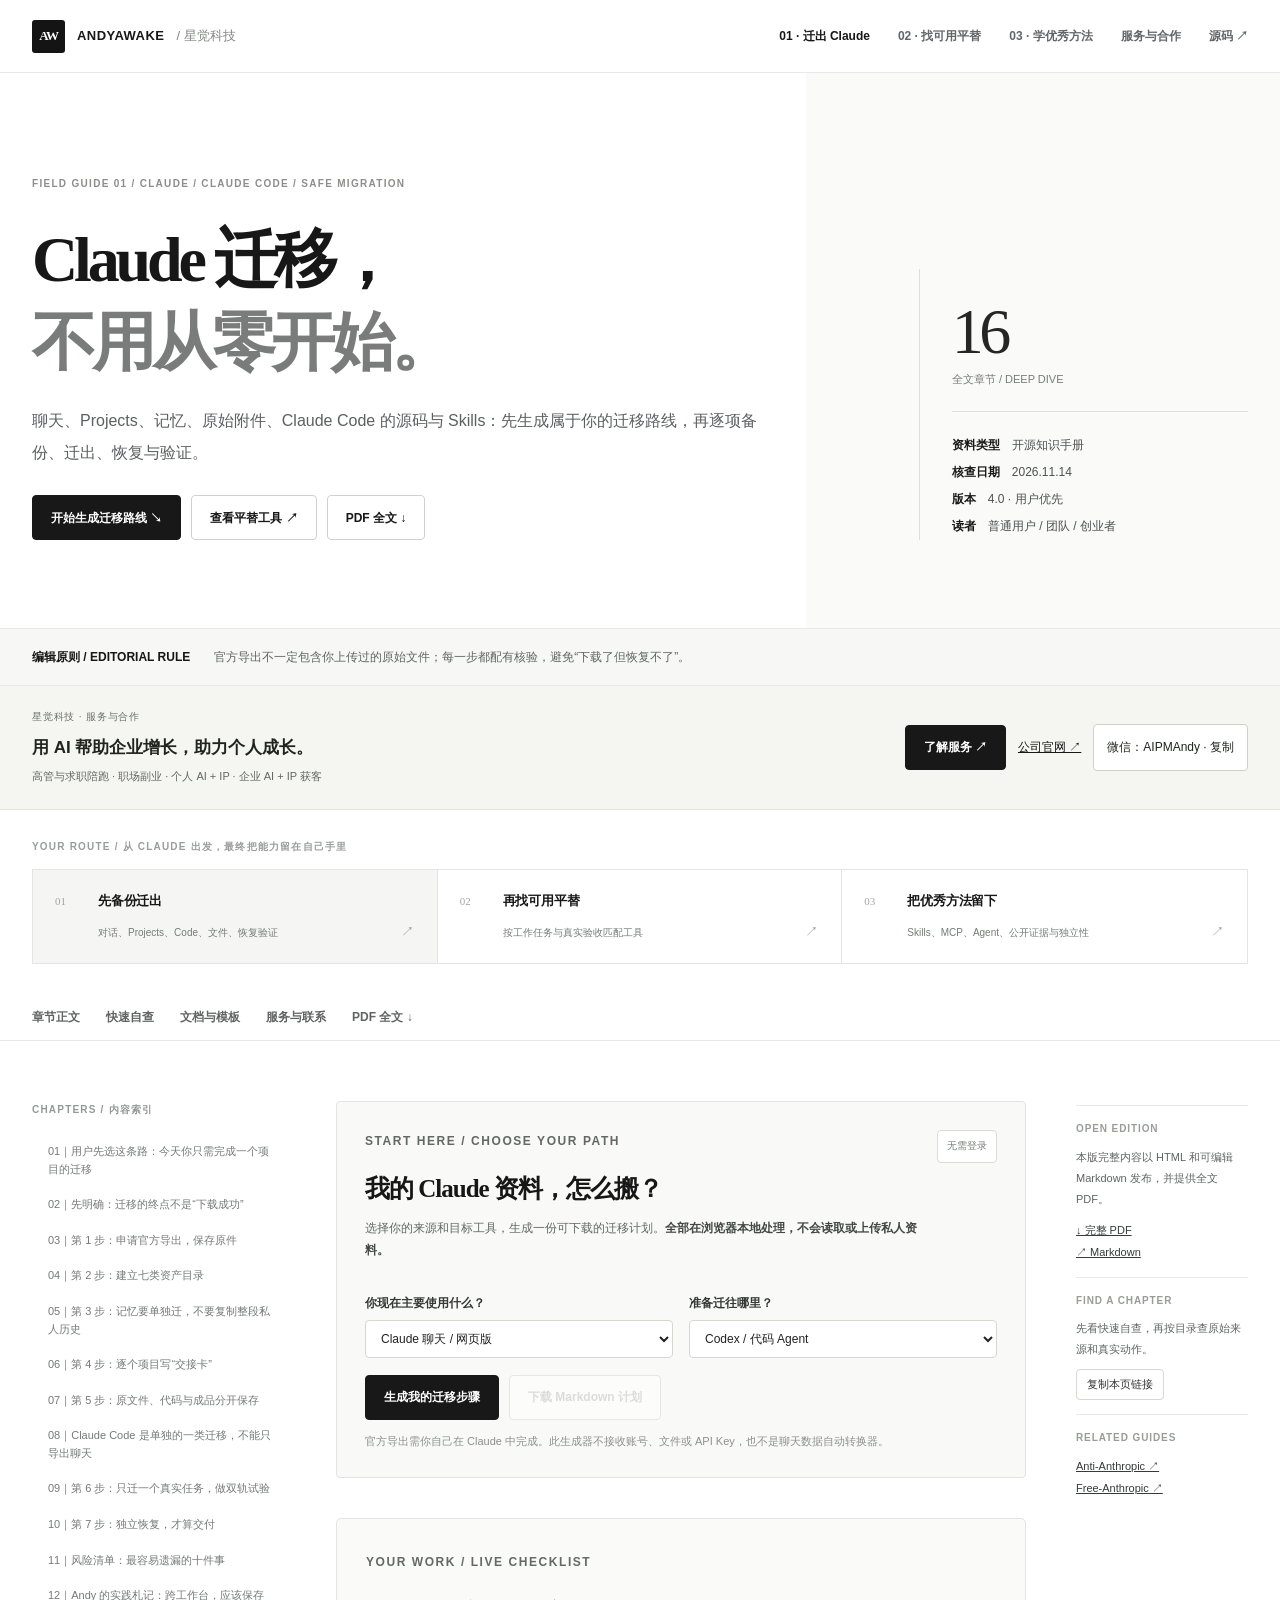
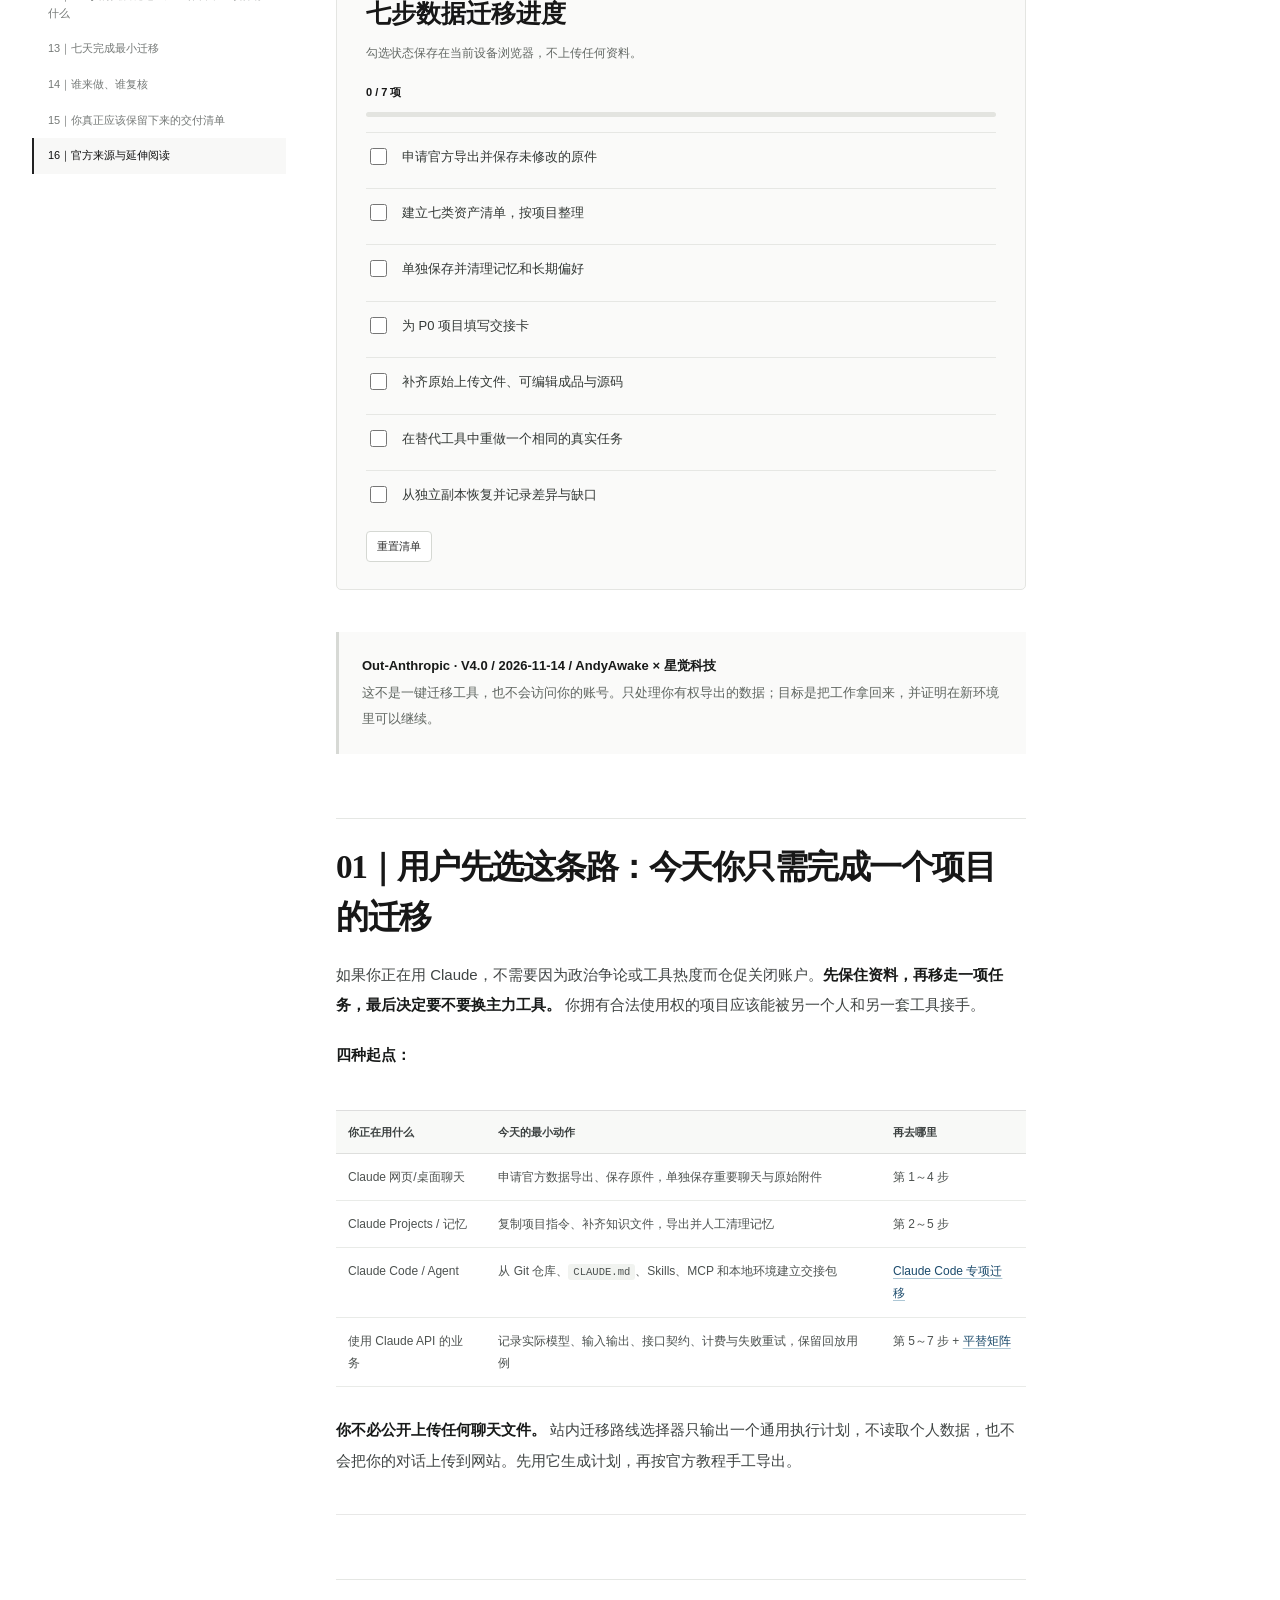
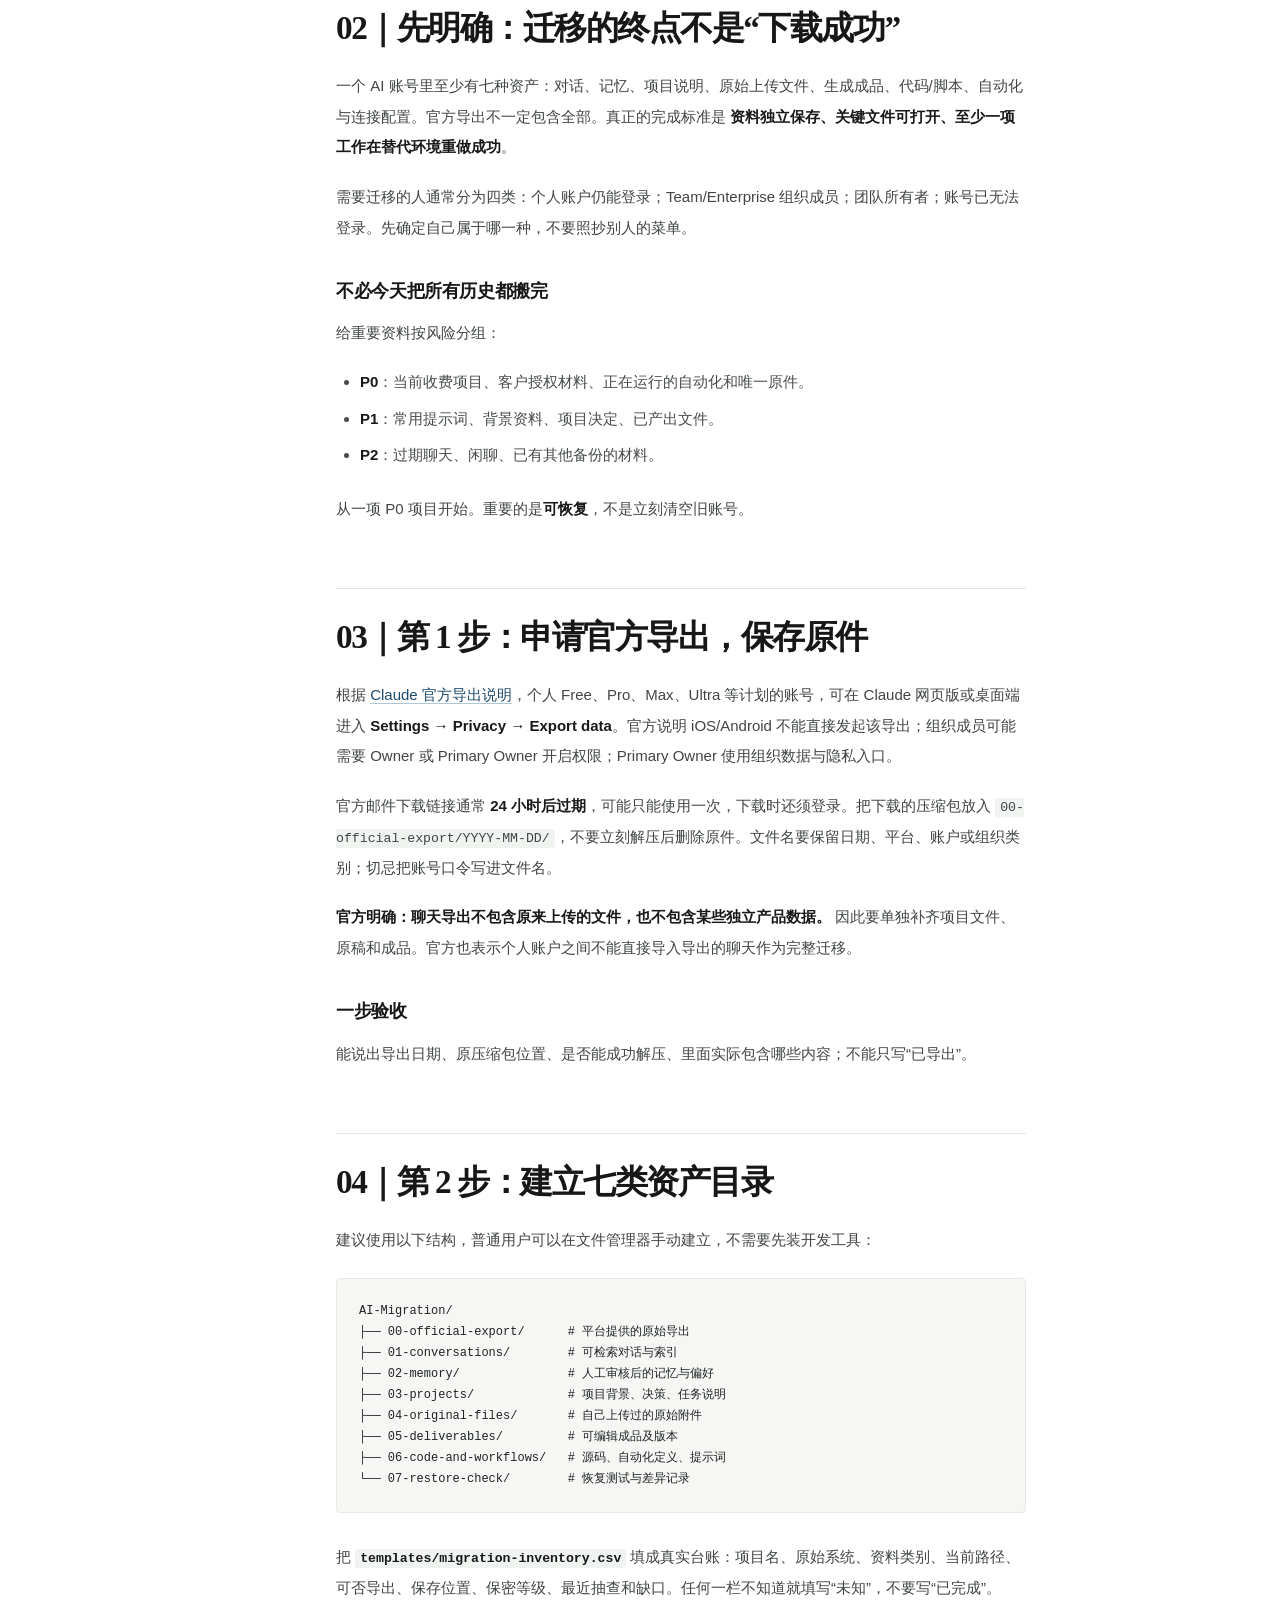
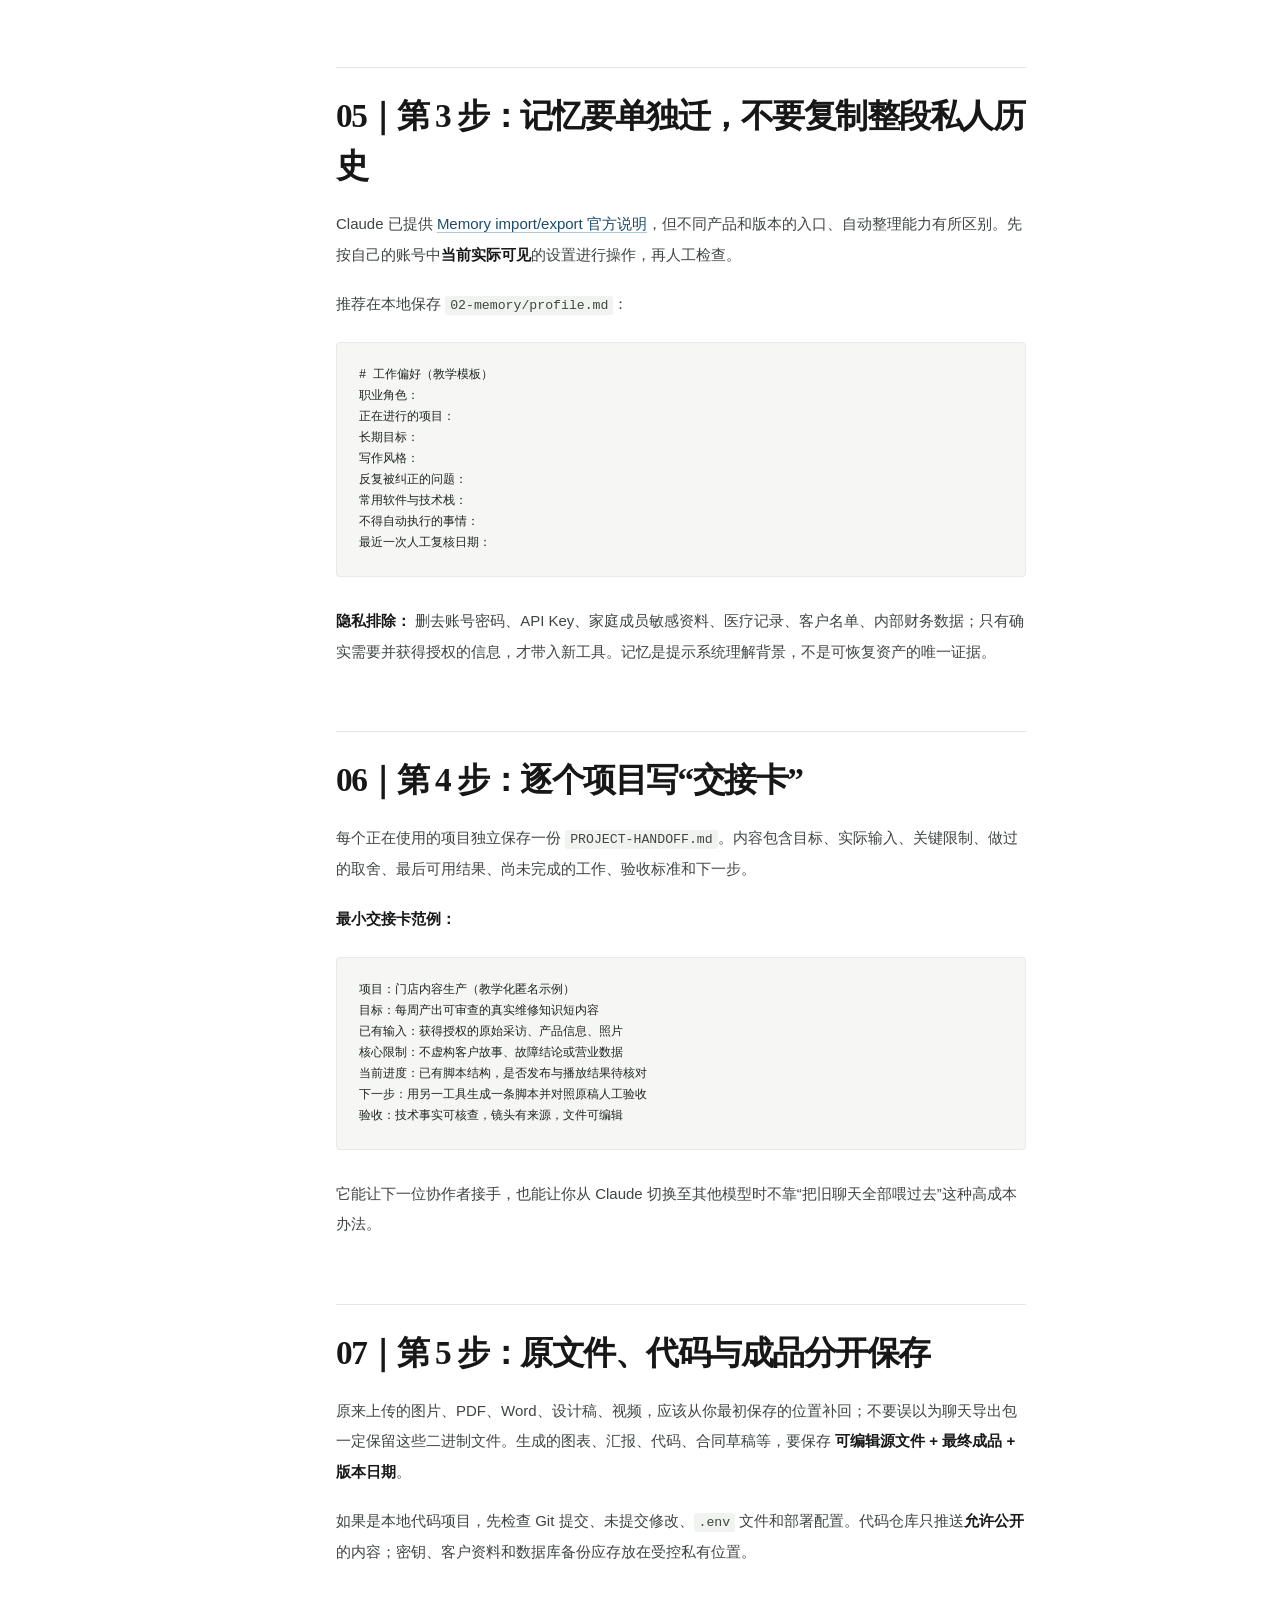
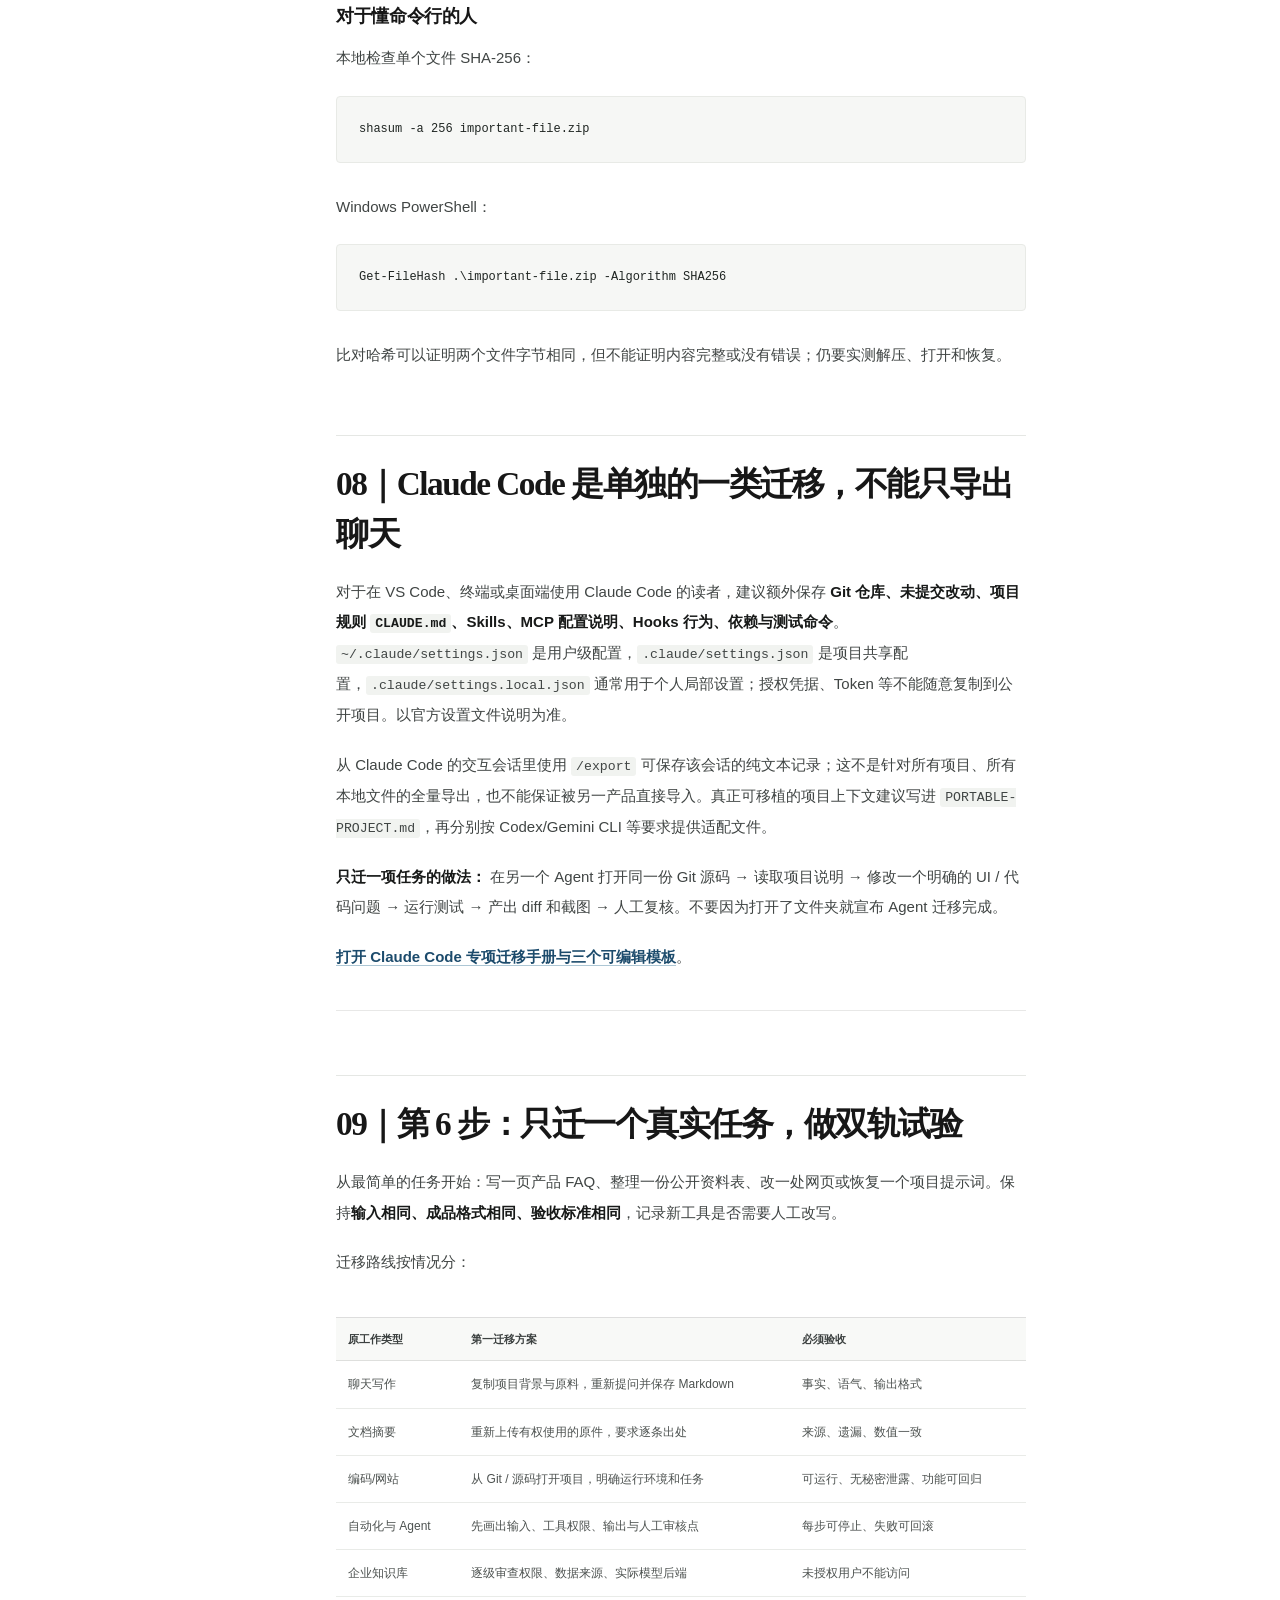
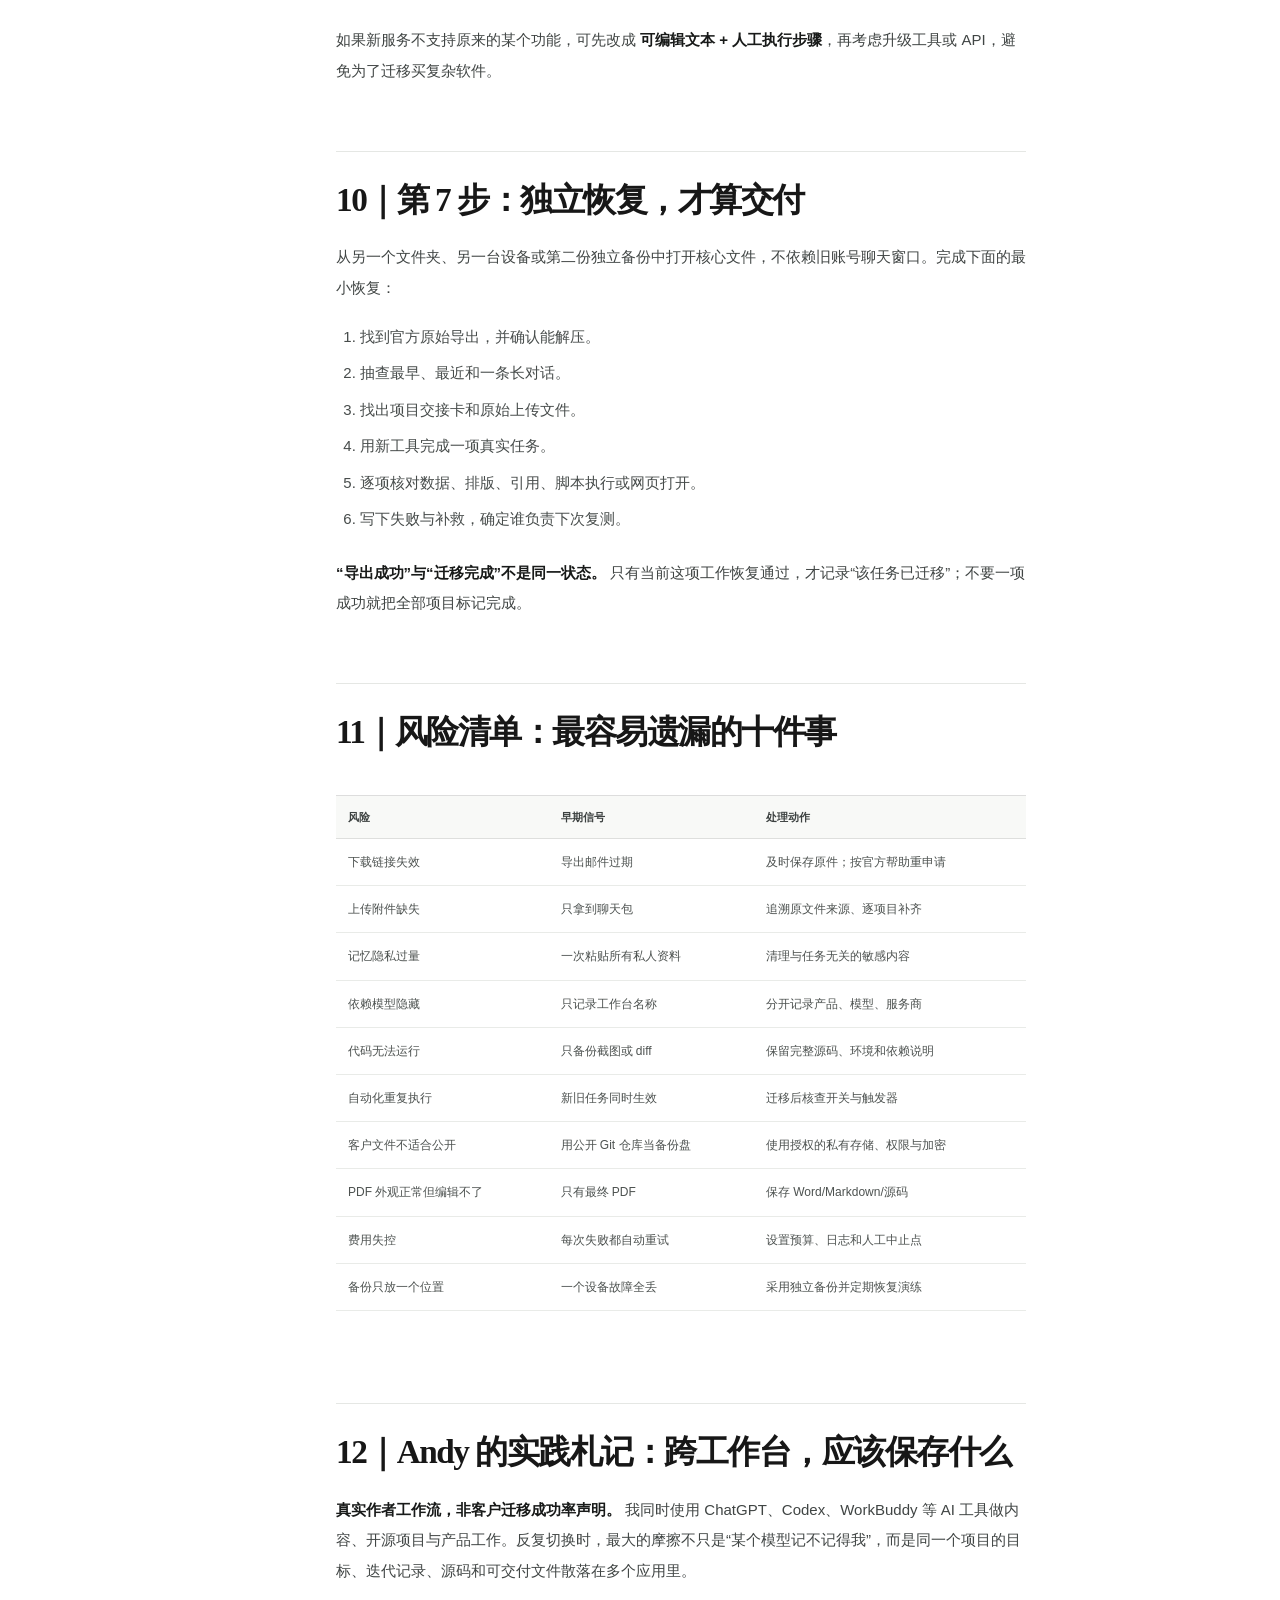
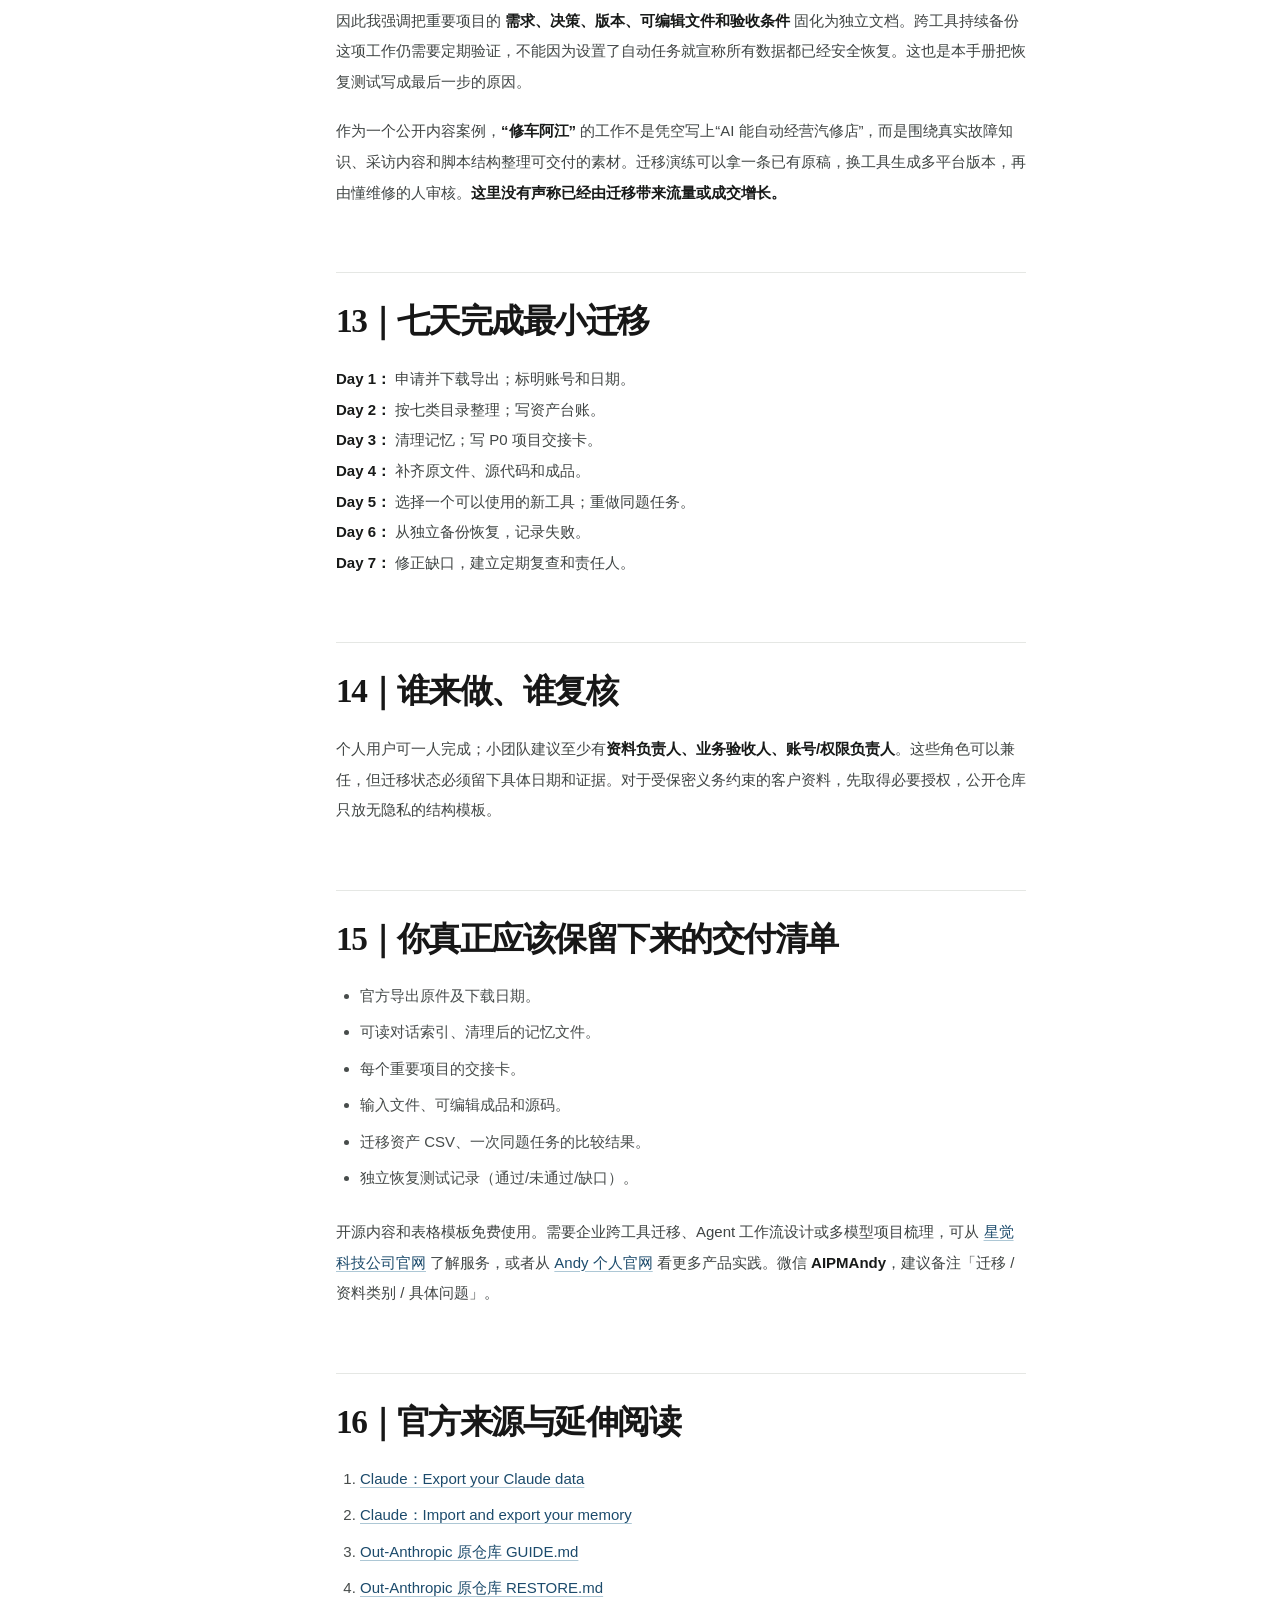
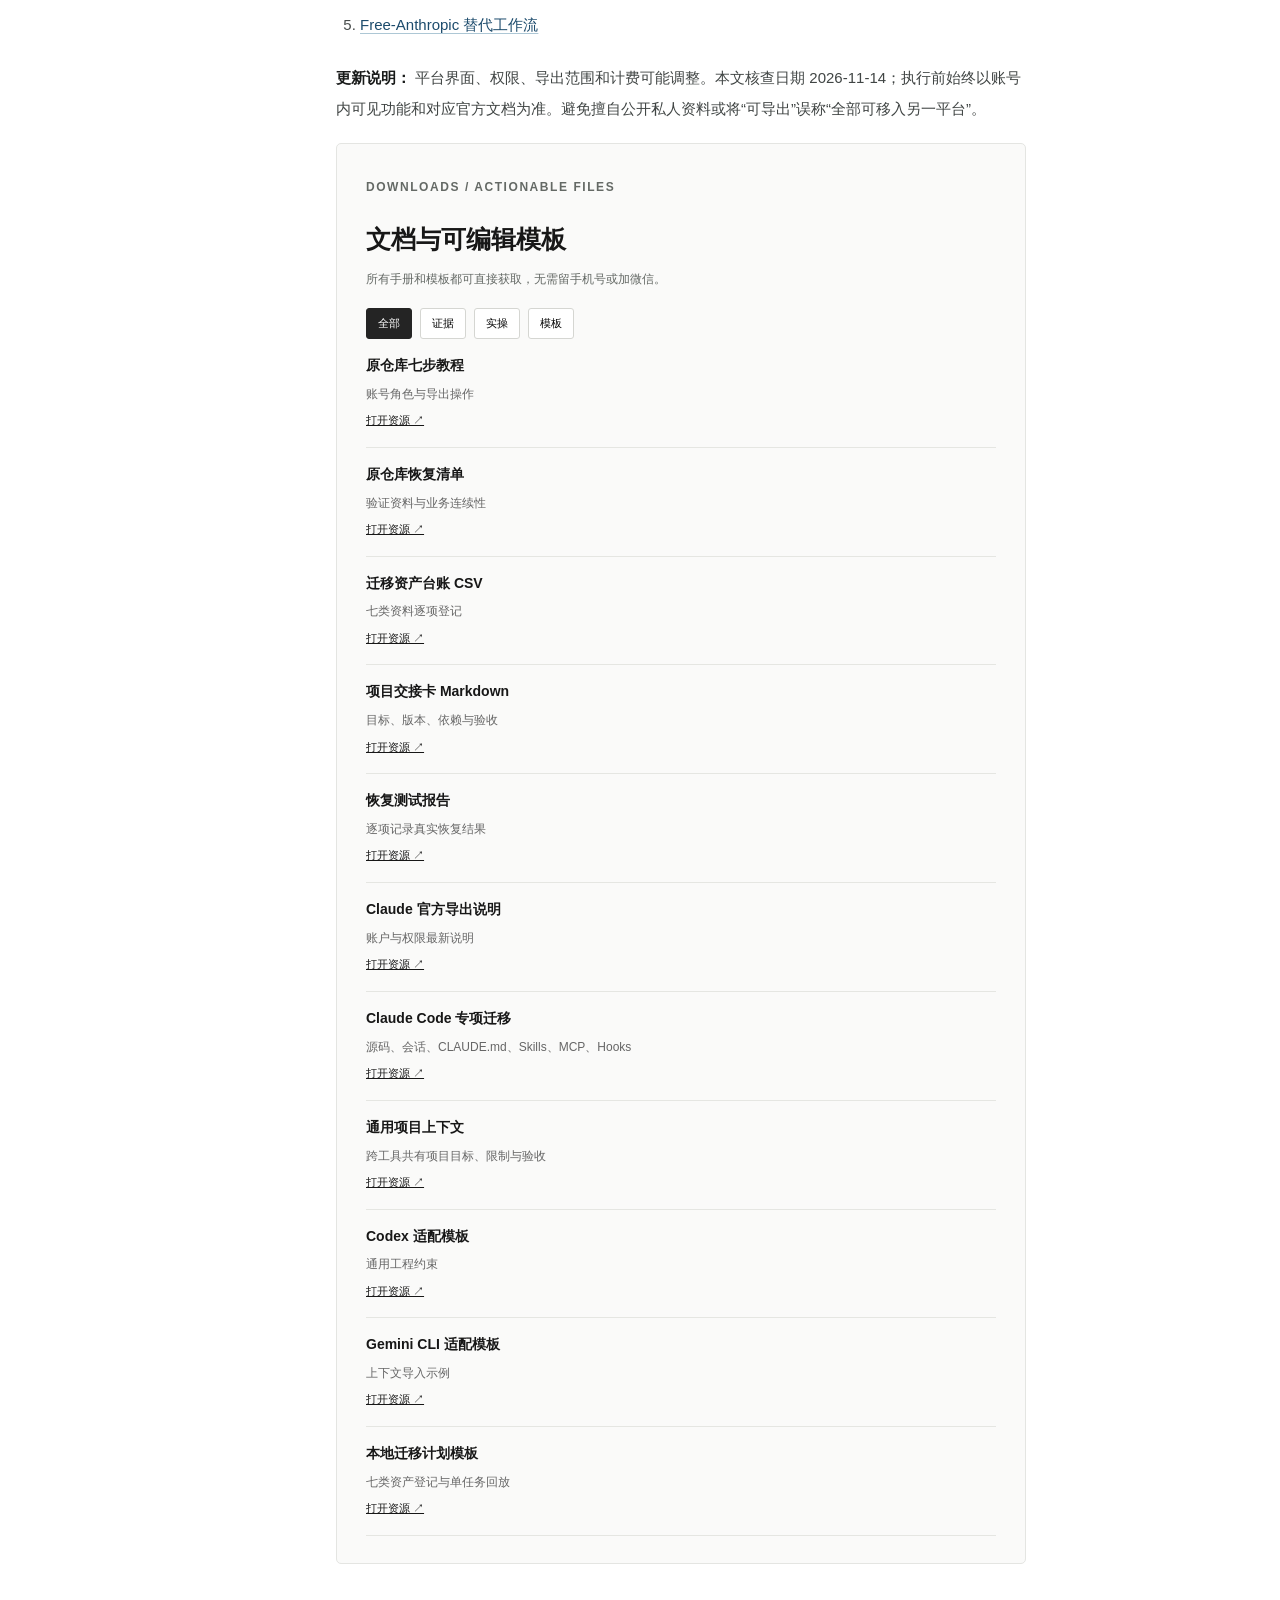
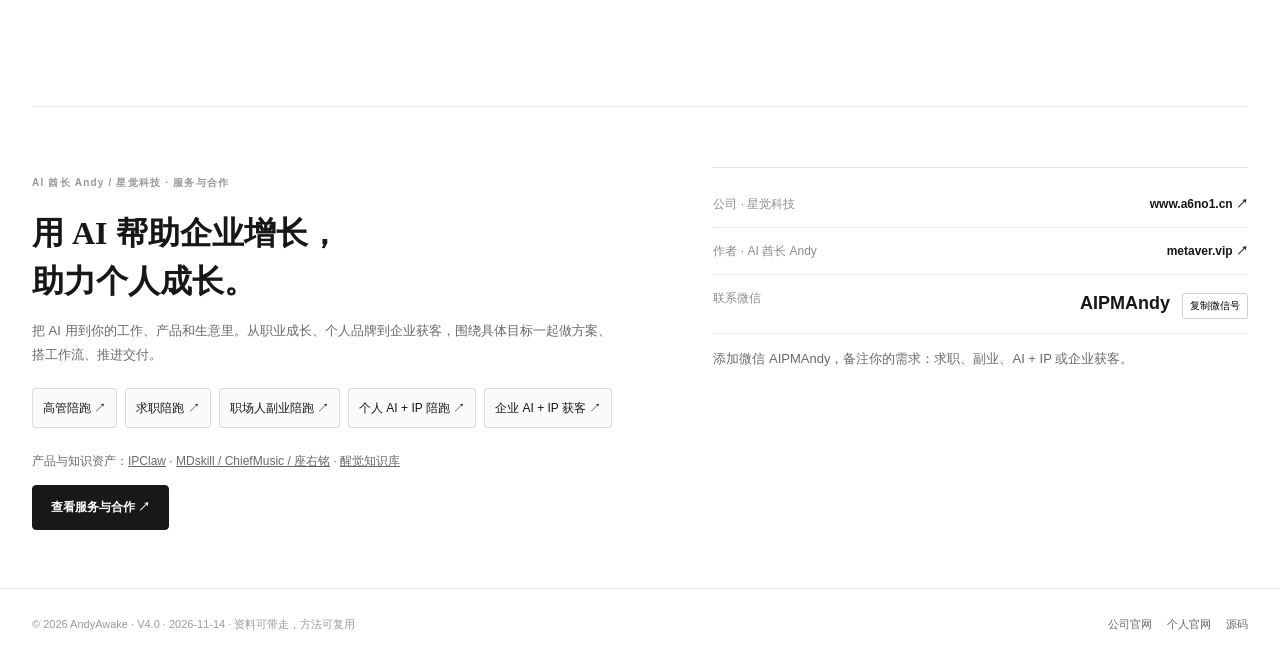
==== commit 4aa8190e: "Add Andy services, WeChat and company website to every site" ====
--- a/index.html
+++ b/index.html
@@ -1,8 +1,9 @@
 <!doctype html><html lang="zh-CN"><head><meta charset="utf-8"><meta name="viewport" content="width=device-width,initial-scale=1"><meta name="color-scheme" content="light"><meta name="theme-color" content="#ffffff"><title>Out-Anthropic · Claude 迁移，不用从零开始。 | AndyAwake</title><meta name="description" content="聊天、Projects、记忆、原始附件、Claude Code 的源码与 Skills：先生成属于你的迁移路线，再逐项备份、迁出、恢复与验证。"><meta name="author" content="AI 酋长 Andy / 星觉科技"><meta name="robots" content="index, follow"><link rel="canonical" href="https://andyawake.github.io/Out-Anthropic/"><meta property="og:type" content="article"><meta property="og:title" content="Out-Anthropic | AndyAwake"><meta property="og:description" content="聊天、Projects、记忆、原始附件、Claude Code 的源码与 Skills：先生成属于你的迁移路线，再逐项备份、迁出、恢复与验证。"><meta property="og:url" content="https://andyawake.github.io/Out-Anthropic/"><link rel="icon" href="assets/favicon.svg" type="image/svg+xml"><link rel="stylesheet" href="assets/style.css"><script type="application/ld+json">{"@context": "https://schema.org", "@type": "TechArticle", "headline": "Claude 迁移，不用从零开始。", "inLanguage": "zh-CN", "dateModified": "2026-11-14", "author": {"@type": "Person", "name": "AI 酋长 Andy"}, "publisher": {"@type": "Organization", "name": "星觉科技", "url": "https://www.a6no1.cn/"}, "mainEntityOfPage": "https://andyawake.github.io/Out-Anthropic/"}</script></head>
-<body data-project="Out-Anthropic"><a class="skip-link" href="#main-content">跳转正文</a><header class="topbar"><div class="shell topbar-inner"><a class="brand" href="https://github.com/AndyAwake"><span class="brand-logo" aria-hidden="true">AW</span>ANDYAWAKE<span class="brand-sub">/ 星觉科技</span></a><button class="mobile-menu" id="menu-button" aria-expanded="false" aria-controls="top-nav">菜单 ☰</button><nav class="topnav" id="top-nav" aria-label="主导航"><a href="https://andyawake.github.io/Out-Anthropic/" aria-current="page">01 · 迁出 Claude</a><a href="https://andyawake.github.io/Free-Anthropic/" >02 · 找可用平替</a><a href="https://andyawake.github.io/Anti-Anthropic/" >03 · 学优秀方法</a><a href="https://github.com/AndyAwake/Out-Anthropic">源码 ↗</a></nav></div></header>
+<body data-project="Out-Anthropic"><a class="skip-link" href="#main-content">跳转正文</a><header class="topbar"><div class="shell topbar-inner"><a class="brand" href="https://github.com/AndyAwake"><span class="brand-logo" aria-hidden="true">AW</span>ANDYAWAKE<span class="brand-sub">/ 星觉科技</span></a><button class="mobile-menu" id="menu-button" aria-expanded="false" aria-controls="top-nav">菜单 ☰</button><nav class="topnav" id="top-nav" aria-label="主导航"><a href="https://andyawake.github.io/Out-Anthropic/" aria-current="page">01 · 迁出 Claude</a><a href="https://andyawake.github.io/Free-Anthropic/" >02 · 找可用平替</a><a href="https://andyawake.github.io/Anti-Anthropic/" >03 · 学优秀方法</a><a href="#about-author">服务与合作</a><a href="https://github.com/AndyAwake/Out-Anthropic">源码 ↗</a></nav></div></header>
 <section class="hero" id="start"><div class="shell hero-grid"><div><span class="overline">FIELD GUIDE 01 / CLAUDE / CLAUDE CODE / SAFE MIGRATION</span><h1>Claude 迁移，<br><em>不用从零开始。</em></h1><p class="deck">聊天、Projects、记忆、原始附件、Claude Code 的源码与 Skills：先生成属于你的迁移路线，再逐项备份、迁出、恢复与验证。</p><div class="actionset"><a class="button button-primary" href="#route-planner">开始生成迁移路线 ↘</a><a class="button button-light" href="https://andyawake.github.io/Free-Anthropic/">查看平替工具 ↗</a><a class="button button-light" href="assets/guide.pdf" download>PDF 全文 ↓</a></div></div><div class="hero-aside"><div class="big-number">16</div><p>全文章节 / DEEP DIVE</p><hr><div class="aside-meta"><div><b>资料类型</b>　开源知识手册</div><div><b>核查日期</b>　2026.11.14</div><div><b>版本</b>　4.0 · 用户优先</div><div><b>读者</b>　普通用户 / 团队 / 创业者</div></div></div></div></section>
 <div class="note-strip"><div class="shell"><b>编辑原则 / EDITORIAL RULE</b><span>官方导出不一定包含你上传过的原始文件；每一步都配有核验，避免“下载了但恢复不了”。</span></div></div>
-<div class="shell journey-wrap" aria-label="三步阅读路线"><p class="journey-overline">YOUR ROUTE / 从 Claude 出发，最终把能力留在自己手里</p><div class="journey-grid"><a class="journey-card current" href="https://andyawake.github.io/Out-Anthropic/" aria-current="step"><span class="journey-n">01</span><strong>先备份迁出</strong><small>对话、Projects、Code、文件、恢复验证</small><span class="journey-arrow">↗</span></a><a class="journey-card" href="https://andyawake.github.io/Free-Anthropic/"><span class="journey-n">02</span><strong>再找可用平替</strong><small>按工作任务与真实验收匹配工具</small><span class="journey-arrow">↗</span></a><a class="journey-card" href="https://andyawake.github.io/Anti-Anthropic/"><span class="journey-n">03</span><strong>把优秀方法留下</strong><small>Skills、MCP、Agent、公开证据与独立性</small><span class="journey-arrow">↗</span></a></div></div><div class="tabline"><div class="shell"><a href="#main-content">章节正文</a><a href="#quickcheck">快速自查</a><a href="#resources">文档与模板</a><a href="#about-author">关于作者</a><a href="assets/guide.pdf">PDF 全文 ↓</a></div></div>
+<aside class="service-banner" aria-label="星觉科技服务广告"><div class="shell service-banner-inner"><div><span class="service-label">星觉科技 · 服务与合作</span><strong>用 AI 帮助企业增长，助力个人成长。</strong><p>高管与求职陪跑 · 职场副业 · 个人 AI + IP · 企业 AI + IP 获客</p></div><div class="service-banner-actions"><a class="button button-primary" href="https://www.a6no1.cn/services">了解服务 ↗</a><a class="service-company-link" href="https://www.a6no1.cn/">公司官网 ↗</a><button class="service-wechat" type="button" data-copy="AIPMAndy">微信：AIPMAndy · 复制</button></div></div></aside>
+<div class="shell journey-wrap" aria-label="三步阅读路线"><p class="journey-overline">YOUR ROUTE / 从 Claude 出发，最终把能力留在自己手里</p><div class="journey-grid"><a class="journey-card current" href="https://andyawake.github.io/Out-Anthropic/" aria-current="step"><span class="journey-n">01</span><strong>先备份迁出</strong><small>对话、Projects、Code、文件、恢复验证</small><span class="journey-arrow">↗</span></a><a class="journey-card" href="https://andyawake.github.io/Free-Anthropic/"><span class="journey-n">02</span><strong>再找可用平替</strong><small>按工作任务与真实验收匹配工具</small><span class="journey-arrow">↗</span></a><a class="journey-card" href="https://andyawake.github.io/Anti-Anthropic/"><span class="journey-n">03</span><strong>把优秀方法留下</strong><small>Skills、MCP、Agent、公开证据与独立性</small><span class="journey-arrow">↗</span></a></div></div><div class="tabline"><div class="shell"><a href="#main-content">章节正文</a><a href="#quickcheck">快速自查</a><a href="#resources">文档与模板</a><a href="#about-author">服务与联系</a><a href="assets/guide.pdf">PDF 全文 ↓</a></div></div>
 <div class="shell layout" id="main-content"><aside class="toc" aria-label="章节目录"><p>CHAPTERS / 内容索引</p><a href="#chapter-01">01｜用户先选这条路：今天你只需完成一个项目的迁移</a><a href="#chapter-02">02｜先明确：迁移的终点不是“下载成功”</a><a href="#chapter-03">03｜第 1 步：申请官方导出，保存原件</a><a href="#chapter-04">04｜第 2 步：建立七类资产目录</a><a href="#chapter-05">05｜第 3 步：记忆要单独迁，不要复制整段私人历史</a><a href="#chapter-06">06｜第 4 步：逐个项目写“交接卡”</a><a href="#chapter-07">07｜第 5 步：原文件、代码与成品分开保存</a><a href="#chapter-08">08｜Claude Code 是单独的一类迁移，不能只导出聊天</a><a href="#chapter-09">09｜第 6 步：只迁一个真实任务，做双轨试验</a><a href="#chapter-10">10｜第 7 步：独立恢复，才算交付</a><a href="#chapter-11">11｜风险清单：最容易遗漏的十件事</a><a href="#chapter-12">12｜Andy 的实践札记：跨工作台，应该保存什么</a><a href="#chapter-13">13｜七天完成最小迁移</a><a href="#chapter-14">14｜谁来做、谁复核</a><a href="#chapter-15">15｜你真正应该保留下来的交付清单</a><a href="#chapter-16">16｜官方来源与延伸阅读</a></aside>
 <div class="bodycolumn"><section class="route-box" id="route-planner" aria-labelledby="planner-heading"><div class="route-head"><div><p class="overline">START HERE / CHOOSE YOUR PATH</p><h2 id="planner-heading">我的 Claude 资料，怎么搬？</h2><p>选择你的来源和目标工具，生成一份可下载的迁移计划。<strong>全部在浏览器本地处理，不会读取或上传私人资料。</strong></p></div><span class="route-tag">无需登录</span></div><div class="route-form"><label for="migration-source">你现在主要使用什么？<select id="migration-source"><option value="web">Claude 聊天 / 网页版</option><option value="projects">Claude Projects / 记忆</option><option value="code">Claude Code / Agent</option><option value="api">Claude API / 自动化</option></select></label><label for="migration-target">准备迁往哪里？<select id="migration-target"><option value="codex">Codex / 代码 Agent</option><option value="workbuddy">WorkBuddy / 国内工作台</option><option value="chatgpt">ChatGPT / 普通聊天</option><option value="gemini">Gemini / Gemini CLI</option><option value="domestic">Kimi / 豆包等国内助手</option><option value="selfhost">本地模型 / 自托管工具</option></select></label></div><div class="route-actions"><button class="button button-primary" id="generate-plan" type="button">生成我的迁移步骤</button><button class="button button-light" id="download-plan" type="button" disabled>下载 Markdown 计划</button></div><div class="route-result" id="migration-result" aria-live="polite" hidden><h3>你的迁移执行卡</h3><pre id="plan-output"></pre></div><p class="route-privacy">官方导出需你自己在 Claude 中完成。此生成器不接收账号、文件或 API Key，也不是聊天数据自动转换器。</p></section><div class="mobile-toc"><details><summary>打开 16 章阅读目录 ↓</summary><a href="#chapter-01">01｜用户先选这条路：今天你只需完成一个项目的迁移</a><a href="#chapter-02">02｜先明确：迁移的终点不是“下载成功”</a><a href="#chapter-03">03｜第 1 步：申请官方导出，保存原件</a><a href="#chapter-04">04｜第 2 步：建立七类资产目录</a><a href="#chapter-05">05｜第 3 步：记忆要单独迁，不要复制整段私人历史</a><a href="#chapter-06">06｜第 4 步：逐个项目写“交接卡”</a><a href="#chapter-07">07｜第 5 步：原文件、代码与成品分开保存</a><a href="#chapter-08">08｜Claude Code 是单独的一类迁移，不能只导出聊天</a><a href="#chapter-09">09｜第 6 步：只迁一个真实任务，做双轨试验</a><a href="#chapter-10">10｜第 7 步：独立恢复，才算交付</a><a href="#chapter-11">11｜风险清单：最容易遗漏的十件事</a><a href="#chapter-12">12｜Andy 的实践札记：跨工作台，应该保存什么</a><a href="#chapter-13">13｜七天完成最小迁移</a><a href="#chapter-14">14｜谁来做、谁复核</a><a href="#chapter-15">15｜你真正应该保留下来的交付清单</a><a href="#chapter-16">16｜官方来源与延伸阅读</a></details></div><div class="ux-widget" id="quickcheck"><p class="overline">YOUR WORK / LIVE CHECKLIST</p><h2>七步数据迁移进度</h2><p>勾选状态保存在当前设备浏览器，不上传任何资料。</p><div class="progress-label" id="progress-value" aria-live="polite">0 / 7 项</div><div class="progress-rail" aria-hidden="true"><div class="progress-fill" id="progress-fill"></div></div><div class="check-items"><label class="check-item"><input type="checkbox" data-check value="item-1"><span>申请官方导出并保存未修改的原件</span></label><label class="check-item"><input type="checkbox" data-check value="item-2"><span>建立七类资产清单，按项目整理</span></label><label class="check-item"><input type="checkbox" data-check value="item-3"><span>单独保存并清理记忆和长期偏好</span></label><label class="check-item"><input type="checkbox" data-check value="item-4"><span>为 P0 项目填写交接卡</span></label><label class="check-item"><input type="checkbox" data-check value="item-5"><span>补齐原始上传文件、可编辑成品与源码</span></label><label class="check-item"><input type="checkbox" data-check value="item-6"><span>在替代工具中重做一个相同的真实任务</span></label><label class="check-item"><input type="checkbox" data-check value="item-7"><span>从独立副本恢复并记录差异与缺口</span></label></div><div style="margin-top:13px"><button class="subtle-btn" id="reset-checks">重置清单</button></div></div><article class="article" aria-label="手册全文"><blockquote>
 <p><strong>Out-Anthropic · V4.0 / 2026-11-14 / AndyAwake × 星觉科技</strong><br />
@@ -265,5 +266,5 @@
 <p><strong>更新说明：</strong> 平台界面、权限、导出范围和计费可能调整。本文核查日期 2026-11-14；执行前始终以账号内可见功能和对应官方文档为准。避免擅自公开私人资料或将“可导出”误称“全部可移入另一平台”。</p>
 </article><section class="ux-widget" id="resources"><p class="overline">DOWNLOADS / ACTIONABLE FILES</p><h2>文档与可编辑模板</h2><p>所有手册和模板都可直接获取，无需留手机号或加微信。</p><div class="category-pills" aria-label="筛选资源"><button type="button" data-filter="all" aria-pressed="true">全部</button><button type="button" data-filter="research" aria-pressed="false">证据</button><button type="button" data-filter="practice" aria-pressed="false">实操</button><button type="button" data-filter="template" aria-pressed="false">模板</button></div><div class="resource-card" data-category="research"><h3>原仓库七步教程</h3><p>账号角色与导出操作</p><a href="https://github.com/AndyAwake/Out-Anthropic/blob/main/GUIDE.md" target="_blank" rel="noopener noreferrer">打开资源 ↗</a></div><div class="resource-card" data-category="practice"><h3>原仓库恢复清单</h3><p>验证资料与业务连续性</p><a href="https://github.com/AndyAwake/Out-Anthropic/blob/main/RESTORE.md" target="_blank" rel="noopener noreferrer">打开资源 ↗</a></div><div class="resource-card" data-category="template"><h3>迁移资产台账 CSV</h3><p>七类资料逐项登记</p><a href="templates/migration-inventory.csv">打开资源 ↗</a></div><div class="resource-card" data-category="template"><h3>项目交接卡 Markdown</h3><p>目标、版本、依赖与验收</p><a href="templates/PROJECT-HANDOFF.md">打开资源 ↗</a></div><div class="resource-card" data-category="template"><h3>恢复测试报告</h3><p>逐项记录真实恢复结果</p><a href="templates/restore-report.md">打开资源 ↗</a></div><div class="resource-card" data-category="research"><h3>Claude 官方导出说明</h3><p>账户与权限最新说明</p><a href="https://support.claude.com/en/articles/9450526-export-your-claude-data" target="_blank" rel="noopener noreferrer">打开资源 ↗</a></div><div class="resource-card" data-category="practice"><h3>Claude Code 专项迁移</h3><p>源码、会话、CLAUDE.md、Skills、MCP、Hooks</p><a href="CLAUDE-CODE-MIGRATION.md">打开资源 ↗</a></div><div class="resource-card" data-category="template"><h3>通用项目上下文</h3><p>跨工具共有项目目标、限制与验收</p><a href="templates/PORTABLE-PROJECT.md">打开资源 ↗</a></div><div class="resource-card" data-category="template"><h3>Codex 适配模板</h3><p>通用工程约束</p><a href="templates/AGENTS.md">打开资源 ↗</a></div><div class="resource-card" data-category="template"><h3>Gemini CLI 适配模板</h3><p>上下文导入示例</p><a href="templates/GEMINI.md">打开资源 ↗</a></div><div class="resource-card" data-category="template"><h3>本地迁移计划模板</h3><p>七类资产登记与单任务回放</p><a href="templates/MIGRATION-PLAN.md">打开资源 ↗</a></div></section></div>
 <aside class="inline-tools"><div class="right-block"><h3>OPEN EDITION</h3><p>本版完整内容以 HTML 和可编辑 Markdown 发布，并提供全文 PDF。</p><a href="assets/guide.pdf">↓ 完整 PDF</a><a href="HANDBOOK.md">↗ Markdown</a></div><div class="right-block"><h3>FIND A CHAPTER</h3><p>先看快速自查，再按目录查原始来源和真实动作。</p><button class="copy-link" data-copy="https://andyawake.github.io/Out-Anthropic/">复制本页链接</button></div><div class="right-block"><h3>RELATED GUIDES</h3><a href="https://andyawake.github.io/Anti-Anthropic/">Anti-Anthropic ↗</a><a href="https://andyawake.github.io/Free-Anthropic/">Free-Anthropic ↗</a></div></aside></div>
-<section class="shell brand-block" id="about-author"><div><span class="chapter-kicker">BY ANDYAWAKE / FROM PRACTICE</span><h2>方法公开，<br>真正的价值在于交付。</h2><p>作者长期从事 B 端 AI 产品、内容与开源实践。把学习资料整理成可执行的迁移方案、Skills、工具选择矩阵与真实工作流；客户与私密资料不会进入公开仓库。开源教程可以独立使用，商务联系只是可选入口。</p></div><div class="brand-meta"><div class="row"><span>公司 · 星觉科技</span><a href="https://www.a6no1.cn/">www.a6no1.cn ↗</a></div><div class="row"><span>作者 · AI 酋长 Andy</span><a href="https://metaver.vip/">metaver.vip ↗</a></div><div class="row"><span>商务微信</span><div><b>AIPMAndy</b>　<button data-copy="AIPMAndy">复制</button></div></div><p style="color:#8d918c;font-size:11px;line-height:1.9">开源内容无需付费。咨询服务可选，需求、价格和交付范围另行约定。</p></div></section>
+<section class="shell brand-block service-ad" id="about-author" aria-label="星觉科技广告与联系方式"><div><span class="chapter-kicker">AI 酋长 Andy / 星觉科技 · 服务与合作</span><h2>用 AI 帮助企业增长，<br>助力个人成长。</h2><p>把 AI 用到你的工作、产品和生意里。从职业成长、个人品牌到企业获客，围绕具体目标一起做方案、搭工作流、推进交付。</p><div class="service-tags" aria-label="主要服务"><a href="https://www.a6no1.cn/services">高管陪跑 ↗</a><a href="https://www.a6no1.cn/services">求职陪跑 ↗</a><a href="https://www.a6no1.cn/services">职场人副业陪跑 ↗</a><a href="https://www.a6no1.cn/services">个人 AI + IP 陪跑 ↗</a><a href="https://www.a6no1.cn/services">企业 AI + IP 获客 ↗</a></div><p class="service-products">产品与知识资产：<a href="https://metaver.vip/ipclaw">IPClaw</a> · <a href="https://metaver.vip/products">MDskill / ChiefMusic / 座右铭</a> · <a href="https://kb.metaver.vip/s/19ea264c-d09c-435b-9d0d-a9d0cd1c9e7c">醒觉知识库</a></p><a class="button button-primary" href="https://www.a6no1.cn/services">查看服务与合作 ↗</a></div><div class="brand-meta"><div class="row"><span>公司 · 星觉科技</span><a href="https://www.a6no1.cn/">www.a6no1.cn ↗</a></div><div class="row"><span>作者 · AI 酋长 Andy</span><a href="https://metaver.vip/">metaver.vip ↗</a></div><div class="row"><span>联系微信</span><div><b>AIPMAndy</b>　<button type="button" data-copy="AIPMAndy">复制微信号</button></div></div><p class="service-contact-note">添加微信 AIPMAndy，备注你的需求：求职、副业、AI + IP 或企业获客。</p></div></section>
 <footer class="foot"><div class="shell"><span>© 2026 AndyAwake · V4.0 · 2026-11-14 · 资料可带走，方法可复用</span><div class="footer-cross"><a href="https://www.a6no1.cn/">公司官网</a><a href="https://metaver.vip/">个人官网</a><a href="https://github.com/AndyAwake/Out-Anthropic">源码</a></div></div></footer><script defer src="assets/app.js"></script></body></html>
--- a/assets/style.css
+++ b/assets/style.css
@@ -0,0 +1,34 @@
+/* AndyAwake Field Guides · Open editorial design system · 2026-11 */
+:root{--text:#171717;--text2:#53565a;--subtle:#777a7d;--line:#e8e8e7;--paper:#fff;--tint:#f8f8f6;--tint2:#f3f4f1;--accent:#151515;--outline:#5b6d78;--max:1240px}
+*{box-sizing:border-box}html{scroll-behavior:smooth;scroll-padding-top:105px}body{margin:0;background:var(--paper);color:var(--text);font:15px/1.85 -apple-system,BlinkMacSystemFont,Inter,"Noto Sans CJK SC","PingFang SC","Microsoft Yahei",sans-serif;-webkit-font-smoothing:antialiased}a{color:inherit}a:focus-visible,button:focus-visible,input:focus-visible{outline:3px solid #96a7b8;outline-offset:4px}::selection{color:white;background:#242526}.shell{width:min(var(--max),calc(100% - 64px));margin:auto}.topbar{position:sticky;top:0;z-index:40;background:rgba(255,255,255,.96);backdrop-filter:blur(16px);border-bottom:1px solid var(--line)}.topbar-inner{height:72px;display:flex;align-items:center;justify-content:space-between;gap:20px}.brand{display:flex;align-items:center;gap:12px;text-decoration:none;font-size:13px;font-weight:800;letter-spacing:.035em;white-space:nowrap}.brand-logo{display:grid;place-items:center;width:33px;height:33px;background:#141414;color:#fff;font-size:13px;font-family:Georgia,serif;border-radius:3px;letter-spacing:-.09em}.brand-sub{font-weight:450;color:#848784;letter-spacing:0}.topnav{display:flex;gap:28px;align-items:center}.topnav a{font-size:12px;text-decoration:none;color:#626569;font-weight:650;white-space:nowrap}.topnav a[aria-current=page]{color:var(--text)}.topnav a:hover{color:#000}.topnav .company-pill{border:1px solid #d5d7d4;color:#202121;padding:8px 12px;border-radius:4px}.mobile-menu{display:none;border:1px solid var(--line);padding:6px 10px;background:white;border-radius:5px;cursor:pointer}.hero{border-bottom:1px solid var(--line);background:linear-gradient(90deg,#fff 0%,#fff 63%,#fafaf9 63%,#fafaf9 100%)}.hero-grid{display:grid;grid-template-columns:minmax(0,1.65fr) minmax(230px,.66fr);gap:5vw;align-items:end;padding-top:95px;padding-bottom:88px;min-height:540px}.overline,.micro{letter-spacing:.13em;font-size:10px;font-weight:750;color:#8b8e8b;text-transform:uppercase}.hero h1{font-family:"Noto Serif CJK SC","Songti SC",serif;font-size:clamp(37px,5vw,66px);letter-spacing:-.065em;line-height:1.3;font-weight:680;margin:22px 0 21px;max-width:840px}.hero h1 em{font-style:normal;color:#7a7c7b}.hero .deck{max-width:730px;font-size:16px;color:#5c6060;line-height:2;margin:0 0 26px}.actionset{display:flex;gap:10px;flex-wrap:wrap}.button{display:inline-flex;align-items:center;justify-content:center;min-height:45px;padding:10px 18px;border-radius:4px;text-decoration:none;font-size:12px;font-weight:780;border:1px solid #cfd1ce;transition:transform .16s,background .16s}.button:hover{transform:translateY(-1px)}.button-primary{background:#181818;border-color:#181818;color:white}.button-primary:hover{background:#303030;color:white}.button-light{background:#fff}.button-light:hover{background:#f6f6f5}.hero-aside{padding:28px 0 0 32px;border-left:1px solid #dedfdb;align-self:end}.hero-aside .big-number{font-family:Georgia,serif;font-size:64px;font-weight:500;line-height:1.08;letter-spacing:-.07em;color:#262626}.hero-aside p{font-size:11px;color:#777b7b;margin:3px 0 22px}.hero-aside hr{border:0;border-top:1px solid #dedfdb;margin:20px 0}.hero-aside .aside-meta{color:#4c5151;font-size:12px;line-height:2.25}.hero-aside b{color:#1a1a1a}.note-strip{background:#f7f8f6;border-bottom:1px solid #e8e8e5}.note-strip .shell{display:flex;align-items:baseline;gap:24px;padding:17px 0}.note-strip b{font-size:12px;white-space:nowrap}.note-strip span{font-size:12px;color:#606460}.tabline{border-bottom:1px solid var(--line)}.tabline .shell{display:flex;gap:26px;padding:12px 0;overflow:auto;scrollbar-width:none}.tabline a{color:#606362;text-decoration:none;font-size:12px;font-weight:650;white-space:nowrap}.tabline a:hover{text-decoration:underline}.layout{display:grid;grid-template-columns:254px minmax(0,1fr) 172px;gap:50px;padding-top:60px;padding-bottom:100px;align-items:start}.toc{position:sticky;top:104px;max-height:calc(100vh - 130px);overflow:auto;padding-bottom:10px}.toc p{font-size:10px;color:#939896;font-weight:800;letter-spacing:.12em;margin:0 0 14px}.toc a{display:block;text-decoration:none;font-size:11px;color:#757977;line-height:1.6;padding:9px 12px 9px 14px;border-left:2px solid transparent}.toc a:hover,.toc a.active{border-left-color:#222;color:#111;background:#f8f8f7}.toc .mini-cta{border:1px solid #e5e7e3;background:#fafaf9;padding:18px;margin-top:23px;border-radius:4px}.toc .mini-cta strong{font-size:12px}.toc .mini-cta p{font-size:11px;letter-spacing:0;font-weight:400;margin:6px 0 8px;line-height:1.9}.toc .mini-cta a{padding:0;border:0;font-size:11px;text-decoration:underline;color:#333}.article{min-width:0;max-width:850px}.article h2{font-family:"Noto Serif CJK SC","Songti SC",serif;font-size:clamp(24px,2.6vw,35px);font-weight:680;letter-spacing:-.045em;line-height:1.5;margin:64px 0 18px;padding-top:23px;border-top:1px solid #e5e7e4;scroll-margin-top:90px}.article h2:first-child{margin-top:0;border-top:0;padding-top:0}.article h3{font-size:18px;margin:32px 0 10px;font-weight:750;letter-spacing:-.02em}.article p{margin:0 0 19px;color:#404544;line-height:2.04}.article strong{color:#181a19;font-weight:750}.article a{color:#1c4b6c;text-decoration:underline;text-decoration-color:#adc7d5;text-underline-offset:3px}.article ul,.article ol{padding-left:24px;margin:10px 0 24px;color:#474c4b}.article li{margin:8px 0;line-height:1.9}.article blockquote{margin:20px 0 26px;background:#fafaf9;border-left:3px solid #d7d9d5;padding:21px 23px;font-size:13px}.article blockquote p{margin:0;color:#606661}.article pre{max-width:100%;overflow:auto;background:#f6f7f5;border:1px solid #e8eae6;color:#1f2522;border-radius:4px;padding:22px 22px;font-size:12px;line-height:1.75;tab-size:2;margin:22px 0 29px}.article code:not(pre code){font-size:.88em;background:#f1f3f0;border-radius:3px;padding:2px 5px}.article table{border-collapse:collapse;width:100%;font-size:12px;margin:20px 0 28px;line-height:1.85}.article th{background:#f8f9f7;border-top:1px solid #ddd;border-bottom:1px solid #dedfdd;text-align:left;font-size:11px;font-weight:750;color:#3c4140;padding:11px 12px}.article td{padding:12px;border-bottom:1px solid #e9ebe8;vertical-align:top;color:#4d5250}.table-scroller{width:100%;overflow-x:auto}.article hr{border:0;border-top:1px solid var(--line);margin:38px 0}.inline-tools{position:sticky;top:110px;padding-top:4px}.inline-tools .right-block{border-top:1px solid var(--line);padding:14px 0}.inline-tools .right-block h3{font-size:10px;color:#989d98;font-weight:800;letter-spacing:.09em;margin:0 0 8px;text-transform:uppercase}.inline-tools .right-block p{margin:0 0 9px;color:#606562;font-size:11px;line-height:1.9}.inline-tools .right-block a{display:block;color:#363a39;font-size:11px;line-height:2.0}.copy-link,.subtle-btn{font-size:11px;color:#333;border:1px solid #d5d8d3;border-radius:4px;background:#fff;padding:7px 10px;cursor:pointer}.copy-link:hover,.subtle-btn:hover{background:#f7f7f5}.ux-widget{border:1px solid #e4e5e2;background:#fafaf9;border-radius:5px;padding:27px 29px;margin:12px 0 42px}.ux-widget h2{font-size:25px;margin:0 0 5px;padding:0;border:0;font-family:"Noto Serif CJK SC",serif}.ux-widget p{font-size:12px;color:#646965;margin:5px 0 18px}.check-items{display:grid;grid-template-columns:1fr;gap:8px}.check-item{display:flex;gap:12px;align-items:flex-start;padding:12px 0;border-top:1px solid #e6e7e4;cursor:pointer;font-size:13px;color:#343936}.check-item input{accent-color:#202020;width:17px;height:17px;flex-shrink:0;margin-top:3px}.check-item span{line-height:1.8}.progress-label{font-size:11px;font-weight:800}.progress-rail{width:100%;height:5px;background:#e3e4e0;border-radius:12px;overflow:hidden;margin:9px 0 15px}.progress-fill{height:100%;width:0;background:#2a2b2b;transition:width .2s}.category-pills{display:flex;flex-wrap:wrap;gap:8px;margin-top:16px}.category-pills button{border:1px solid #d5d6d2;background:#fff;border-radius:3px;padding:7px 11px;font-size:11px;cursor:pointer}.category-pills button[aria-pressed=true]{background:#242424;color:white;border-color:#242424}.resource-card{padding:14px 0;border-bottom:1px solid #e5e6e2}.resource-card h3{font-size:14px;margin:0 0 4px}.resource-card p{font-size:12px;color:#666;margin:0}.resource-card a{font-size:11px}.resource-card[hidden]{display:none}.chapter-count{font-family:Georgia,serif;font-size:14px;color:#444}.brand-block{display:grid;grid-template-columns:1.2fr 1fr;gap:40px;border-top:1px solid var(--line);padding:60px 0 58px;margin-top:0}.brand-block .chapter-kicker{font-size:10px;letter-spacing:.12em;color:#969a95;font-weight:750}.brand-block h2{font-family:"Noto Serif CJK SC",serif;font-size:32px;font-weight:650;line-height:1.5;margin:14px 0}.brand-block p{font-size:13px;color:#676b68;max-width:580px}.brand-meta{border-top:1px solid #e2e3df;padding-top:13px}.brand-meta .row{display:flex;justify-content:space-between;gap:14px;padding:12px 0;border-bottom:1px solid #ebedea;font-size:12px}.brand-meta .row span{color:#8a8e8a}.brand-meta .row a{text-decoration:none;font-weight:740}.brand-meta button{border:1px solid #d0d3cd;background:white;border-radius:3px;cursor:pointer;font-size:10px;padding:5px 7px}.foot{border-top:1px solid #e8e8e5;padding:25px 0 34px;color:#999c98;font-size:11px}.foot .shell{display:flex;justify-content:space-between;gap:16px;flex-wrap:wrap}.foot a{color:#656967;text-decoration:none}.footer-cross{display:flex;gap:15px}.foot a:hover{text-decoration:underline}.mobile-toc{display:none}.skip-link{position:absolute;top:-100px;left:8px;background:white;padding:10px;z-index:100}.skip-link:focus{top:8px}
+@media(max-width:1150px){.layout{grid-template-columns:215px minmax(0,1fr);gap:38px}.inline-tools{display:none}}
+@media(max-width:760px){.shell{width:calc(100% - 36px)}.topbar-inner{height:62px}.brand-sub{display:none}.topnav{display:none;position:absolute;top:62px;left:0;right:0;background:white;border-bottom:1px solid #ddd;padding:18px;flex-direction:column;align-items:flex-start;gap:15px}.topnav.is-open{display:flex}.mobile-menu{display:block}.hero{background:white}.hero-grid{grid-template-columns:1fr;padding:57px 0 51px;gap:29px;min-height:0}.hero h1{font-size:37px;letter-spacing:-.06em;margin-top:14px}.hero .deck{font-size:14px}.hero-aside{border-top:1px solid #e4e6e2;border-left:0;padding:18px 0 0;display:grid;grid-template-columns:1fr 1fr;gap:0 18px}.hero-aside .big-number{font-size:40px}.hero-aside p{font-size:10px;margin-bottom:6px}.hero-aside hr{display:none}.hero-aside .aside-meta{grid-column:1/-1;font-size:11px}.note-strip .shell{display:block;padding:12px 0}.note-strip span{display:block;font-size:11px;margin-top:4px}.tabline .shell{gap:17px}.layout{display:block;padding-top:32px;padding-bottom:50px}.toc{display:none}.mobile-toc{display:block;margin:0 0 26px}.mobile-toc details{border:1px solid #e3e5e1;padding:12px 15px;border-radius:5px;background:#fafaf9}.mobile-toc summary{font-size:12px;font-weight:800;cursor:pointer}.mobile-toc a{display:block;font-size:11px;margin:9px 0;color:#4e5451;text-decoration:none}.article h2{font-size:25px;margin-top:44px}.article p{font-size:14px}.article table{min-width:540px}.ux-widget{padding:22px 17px}.brand-block{grid-template-columns:1fr;gap:10px;padding-top:35px}.brand-block h2{font-size:27px}}
+@media(prefers-reduced-motion:reduce){html{scroll-behavior:auto}.progress-fill,.button{transition:none}}
+@media print{.topbar,.tabline,.note-strip,.toc,.mobile-toc,.inline-tools,.hero-aside,.ux-widget,.brand-block,.foot,.actionset{display:none!important}html,body{background:#fff}.hero{border:0}.hero-grid{padding:0;min-height:0;display:block}.hero h1{font-size:27px}.layout{display:block;padding:0}.shell{width:100%}.article{max-width:100%}.article h2{font-size:20px;break-after:avoid}.article p{font-size:11px}.article li{font-size:11px}.article table{font-size:9px}.article pre{font-size:9px;white-space:pre-wrap}}
+
+/* Journey navigator and tool-centric interactive components; no advertising surfaces */
+.journey-wrap{padding-top:28px;padding-bottom:30px}
+.journey-overline{color:#9a9e9b;font-weight:800;font-size:10px;letter-spacing:.12em;margin:0 0 13px;text-transform:uppercase}
+.journey-grid{display:grid;grid-template-columns:repeat(3,minmax(0,1fr));gap:0;border:1px solid #e4e5e2;background:#fff}
+.journey-card{display:grid;grid-template-columns:36px minmax(0,1fr) 14px;align-items:baseline;gap:7px;padding:19px 22px;text-decoration:none;border-right:1px solid #e4e5e2;transition:background .15s}
+.journey-card:last-child{border-right:0}.journey-card:hover{background:#f7f7f6}.journey-card.current{background:#f5f6f3}
+.journey-n{font-size:11px;font-family:Georgia,serif;color:#a2a6a2}.journey-card strong{font-size:13px;letter-spacing:-.015em}.journey-card small{grid-column:2;color:#757b77;font-size:10px;line-height:1.6}.journey-arrow{font-size:13px;color:#979b97}
+.route-box{border:1px solid #e2e5df;background:#f9faf8;padding:28px 28px 25px;margin:0 0 40px;scroll-margin-top:106px;border-radius:4px}
+.route-head{display:flex;gap:18px;justify-content:space-between;align-items:flex-start}.route-head h2,.method-intro h2{font-family:"Noto Serif CJK SC","Songti SC",serif;font-size:25px;line-height:1.5;margin:7px 0 10px;letter-spacing:-.04em}
+.route-head p{font-size:12px;line-height:1.85;color:#626862;margin:0 0 17px}.route-head strong{font-weight:700;color:#424845}
+.route-tag{font-size:10px;white-space:nowrap;border:1px solid #d7ddd4;padding:6px 9px;color:#777e78;border-radius:4px;background:#fff}
+.route-form{display:grid;grid-template-columns:1fr 1fr;gap:16px;margin:14px 0 17px}
+.route-form label{font-size:12px;color:#343936;font-weight:700;line-height:1.7}
+.route-form select{font:inherit;font-weight:500;color:#222;background:#fff;border:1px solid #d4d8d0;border-radius:4px;display:block;width:100%;padding:10px 11px;margin-top:7px;min-width:0;cursor:pointer}
+.route-actions{display:flex;gap:10px;flex-wrap:wrap}.route-actions button:disabled{opacity:.45;cursor:not-allowed}.route-privacy{color:#8a908a;font-size:11px;line-height:1.8;margin:12px 0 0}
+.route-result{background:white;border:1px solid #dfe2dd;border-left:3px solid #202320;padding:19px;margin-top:21px}.route-result[hidden]{display:none}.route-result h3{font-size:14px;margin:0 0 8px}.route-result pre{white-space:pre-wrap;overflow-wrap:anywhere;font-size:12px;line-height:1.8;background:#f5f6f4;padding:17px;border:1px solid #e8eae7;max-height:450px;overflow:auto;color:#333}.route-result p{font-size:12px;line-height:1.9;color:#4c514e}.route-result a{font-size:12px;text-underline-offset:4px}.route-result .caveat{color:#797e78}
+.method-grid{display:grid;grid-template-columns:1fr 1fr;gap:17px 22px;margin:17px 0 22px}.method-grid>div{border-top:1px solid #dfe2dd;padding:13px 0}.method-grid span{display:inline-block;color:#999;min-width:32px;font-family:Georgia,serif}.method-grid strong{font-size:13px}.method-grid p{font-size:11px;color:#656b66;line-height:1.9;margin:7px 0 0}.method-intro>a{font-weight:700;font-size:12px;text-decoration:none;border-bottom:1px solid #a4aaa3}.method-sep{margin:0 12px;color:#b1b5b1}
+@media(max-width:760px){.journey-wrap{padding-top:17px;padding-bottom:18px}.journey-grid{grid-template-columns:1fr}.journey-card{padding:12px 15px;grid-template-columns:32px 1fr 12px;border-right:0;border-bottom:1px solid #e7e9e4}.journey-card:last-child{border-bottom:0}.journey-card small{font-size:10px}.route-box{padding:19px 15px;margin-bottom:30px}.route-form{grid-template-columns:1fr;gap:12px}.route-head h2,.method-intro h2{font-size:23px}.route-tag{display:none}.method-grid{gap:6px 15px}.method-grid strong{font-size:12px}.method-grid p{font-size:10px}.route-result pre{font-size:11px;max-height:280px}}
+@media print{.journey-wrap,.route-box{display:none!important}}
+
+@media(max-width:760px){.hero-grid{padding-top:34px;padding-bottom:30px}.hero-aside{display:none}.hero h1{margin-bottom:16px}.hero .deck{margin-bottom:20px}.journey-wrap{padding-bottom:12px}}
+
+/* 星觉科技服务广告与联系方式 */
+.service-banner{border-bottom:1px solid #e1e4df;background:#f5f6f2}.service-banner-inner{display:flex;align-items:center;justify-content:space-between;gap:24px;padding-top:22px;padding-bottom:22px}.service-label{display:block;font-size:10px;letter-spacing:.08em;color:#6b7169;margin-bottom:7px}.service-banner strong{font-size:17px;line-height:1.65;color:#20241f}.service-banner p{font-size:11px;line-height:1.8;color:#62695e;margin:5px 0 0}.service-banner-actions{display:flex;align-items:center;justify-content:flex-end;gap:12px;flex-wrap:wrap;max-width:450px}.service-company-link{font-size:12px;white-space:nowrap}.service-wechat{font:inherit;font-size:12px;cursor:pointer;border:1px solid #cdd2c8;background:#fff;color:#20241f;border-radius:4px;padding:11px 13px;white-space:nowrap}.service-tags{display:flex;gap:8px;flex-wrap:wrap;margin:21px 0}.service-tags a{font-size:12px;padding:8px 10px;border:1px solid #d9ddd5;border-radius:3px;text-decoration:none;background:#fafbf8}.service-ad .service-products{font-size:12px;line-height:2}.service-contact-note{font-size:12px;line-height:1.9;color:#62695e}.service-ad .brand-meta b{font-size:18px;overflow-wrap:anywhere}
+@media(max-width:760px){.service-banner-inner{align-items:flex-start;flex-direction:column;gap:14px;padding-top:18px;padding-bottom:18px}.service-banner strong{font-size:16px}.service-banner-actions{justify-content:flex-start;gap:10px;max-width:100%}.service-banner-actions .button{padding:10px 12px}.service-wechat{padding:10px 12px}.service-tags{gap:7px}.service-ad .brand-meta b{font-size:16px}}
+@media print{.service-banner{display:none}}
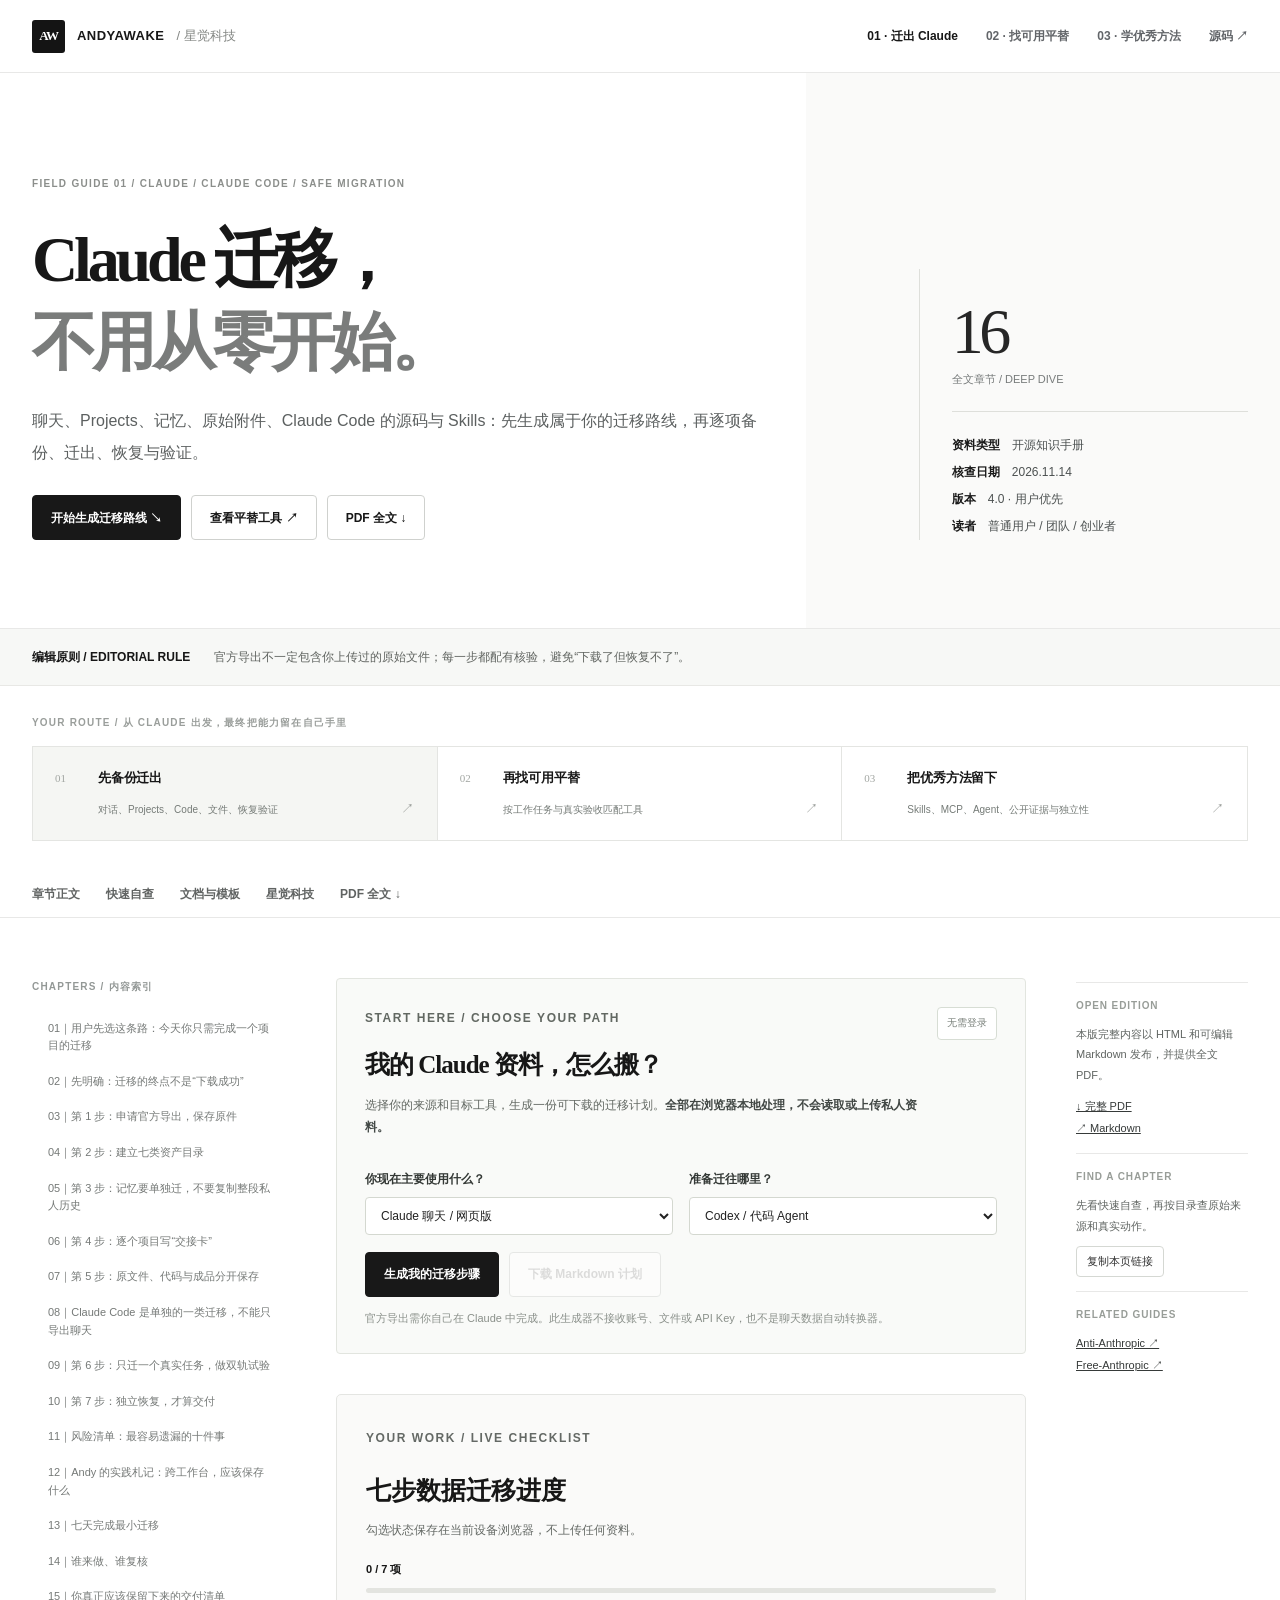
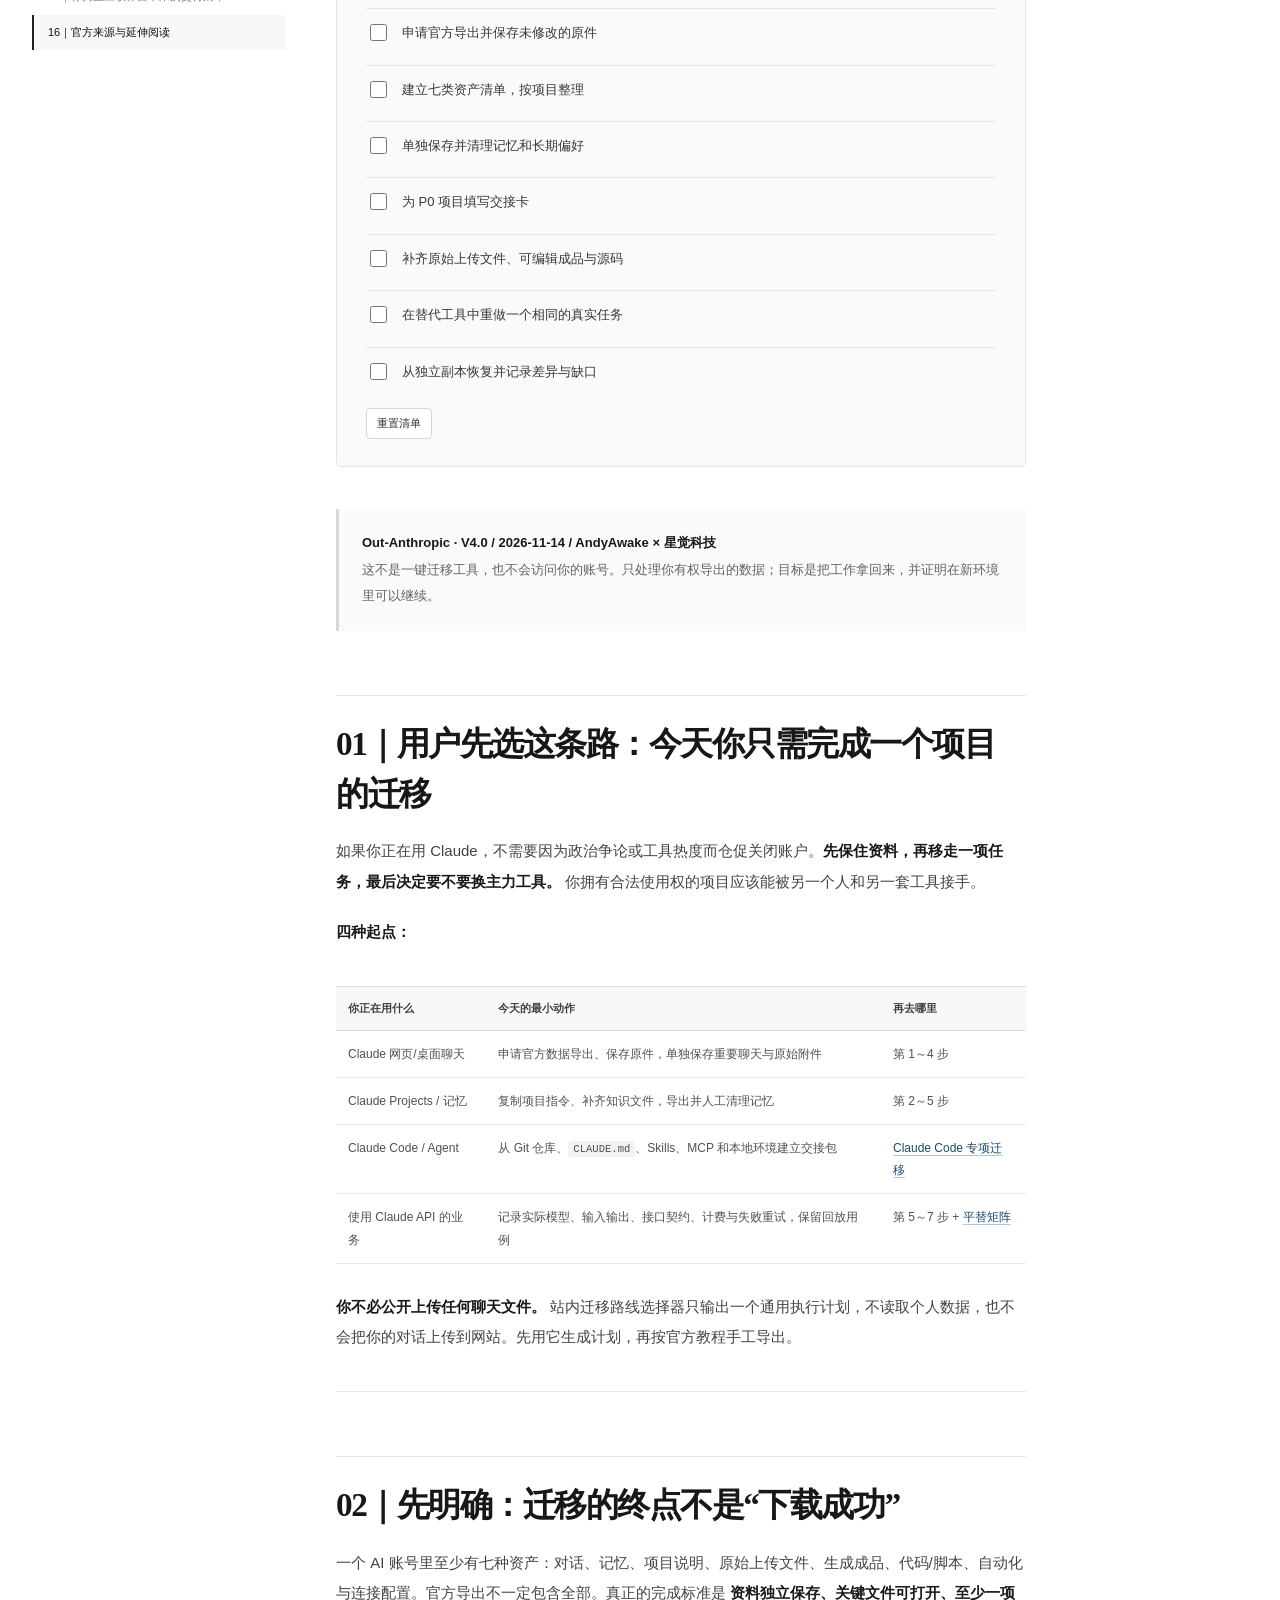
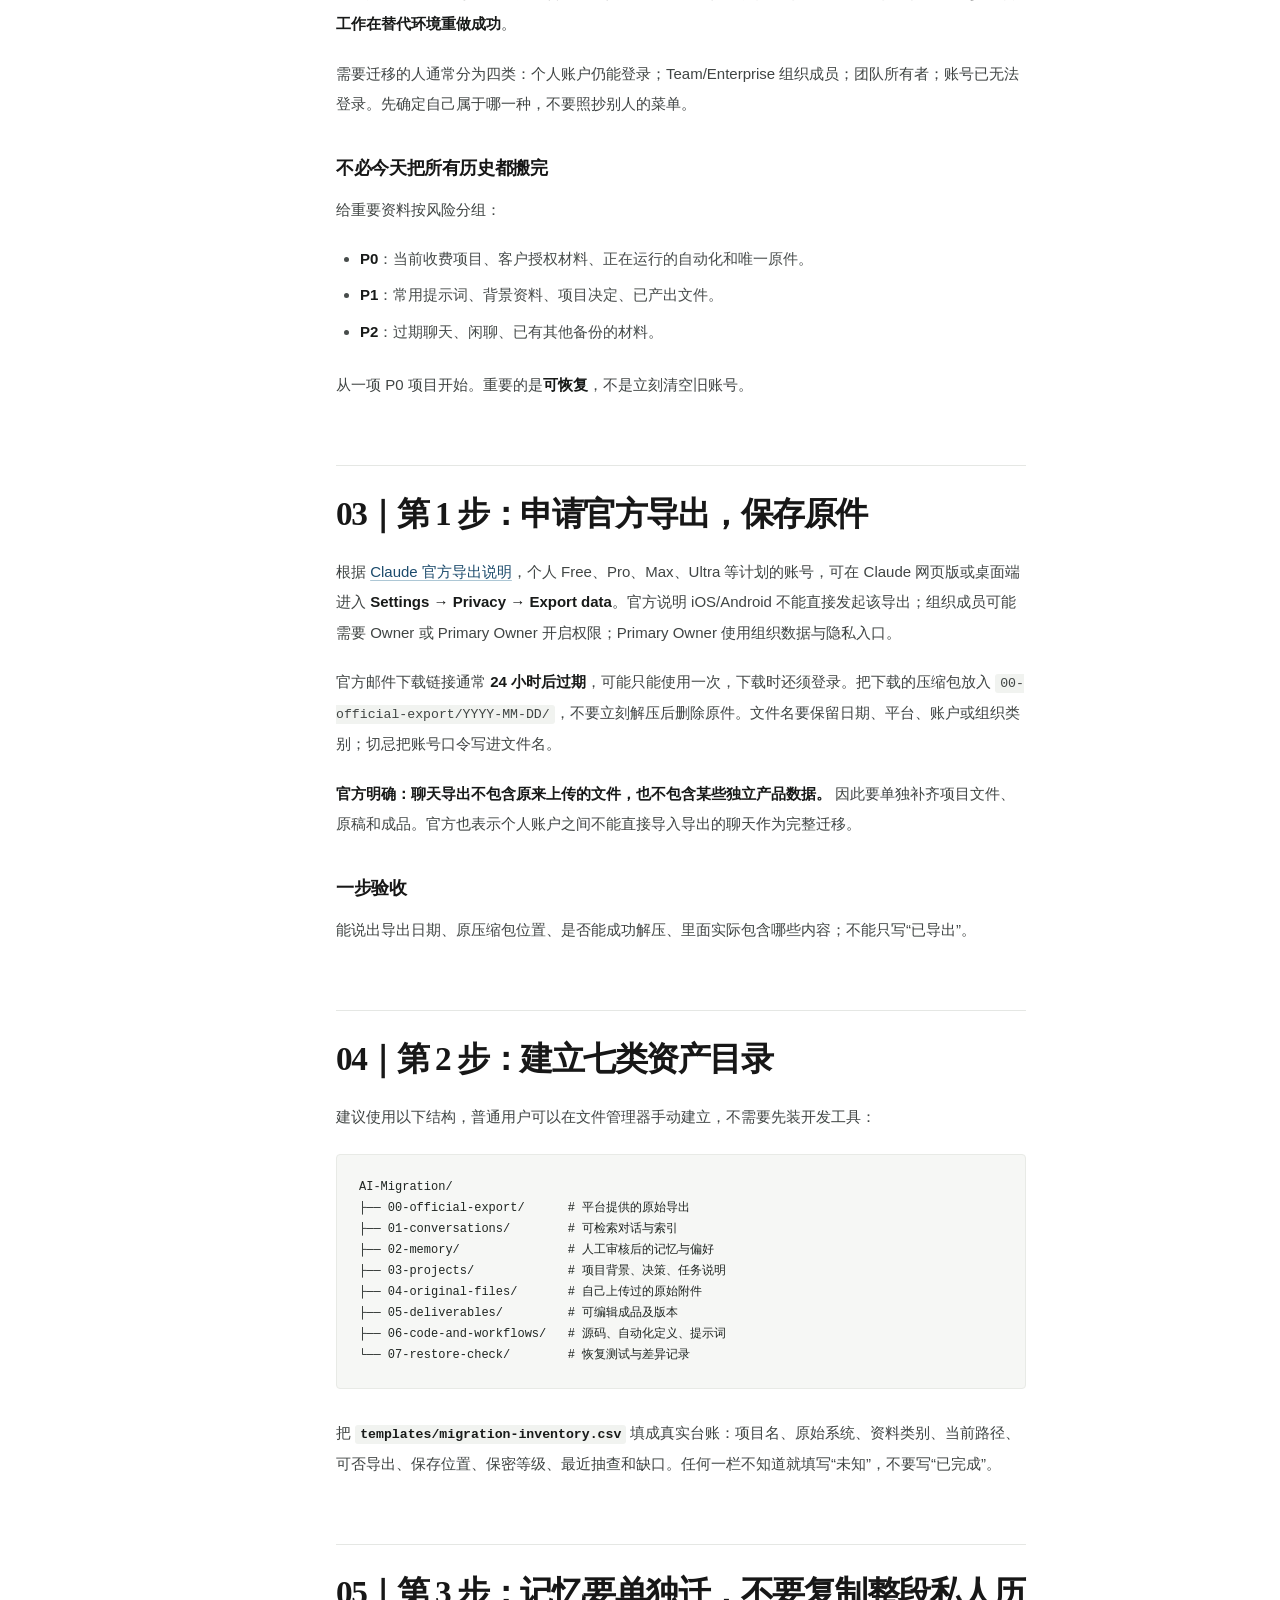
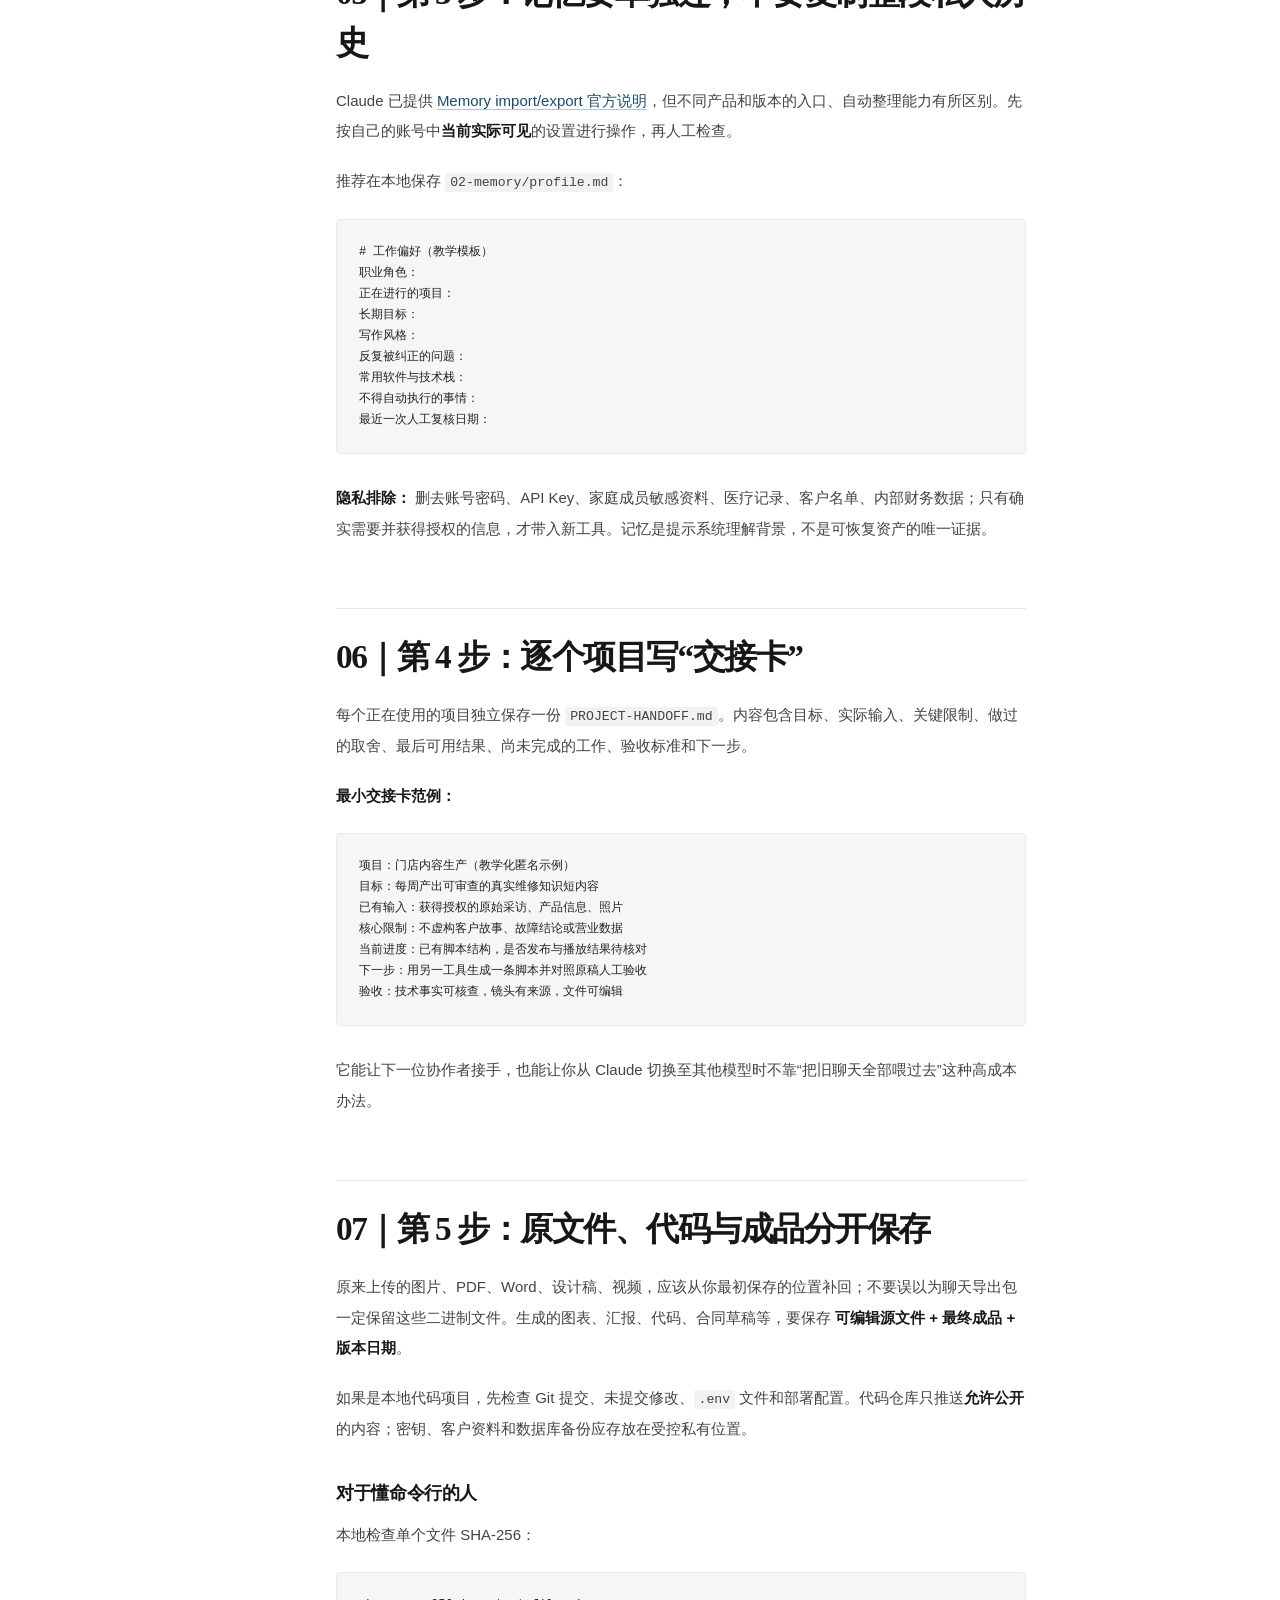
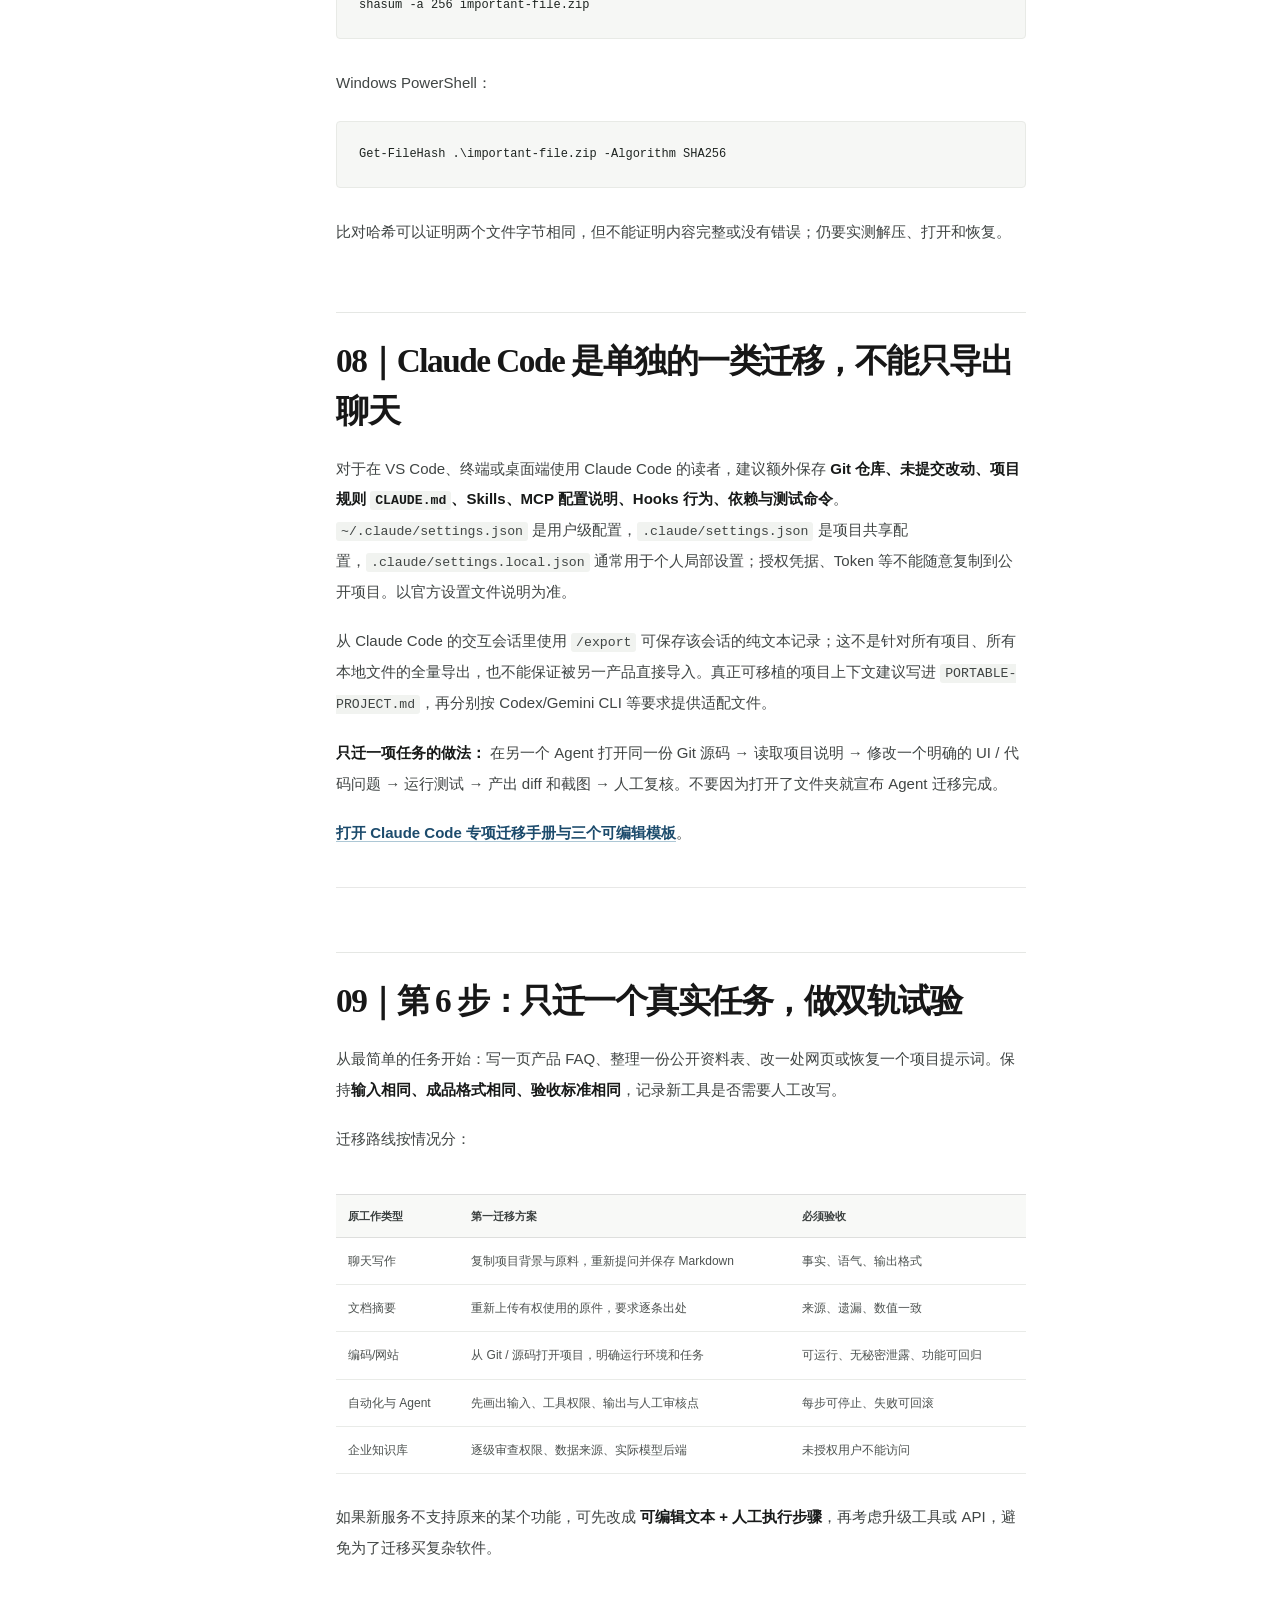
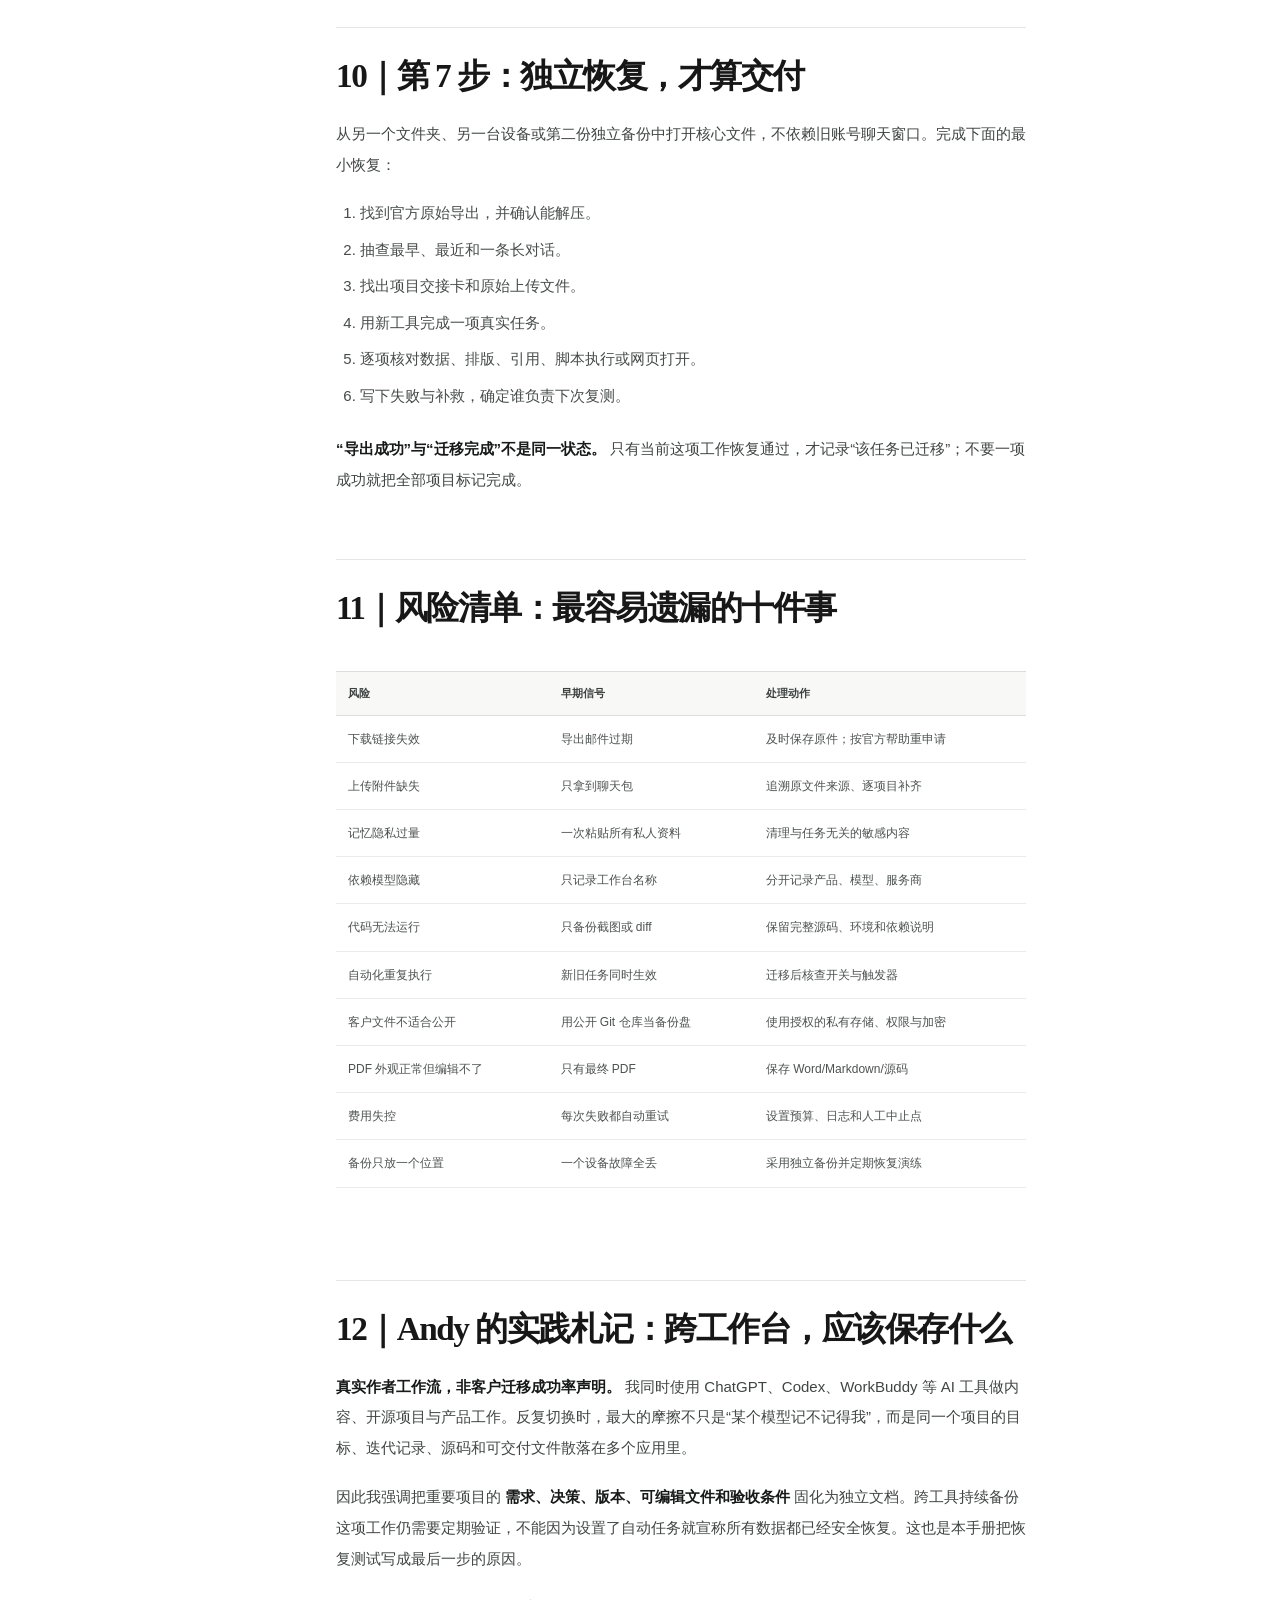
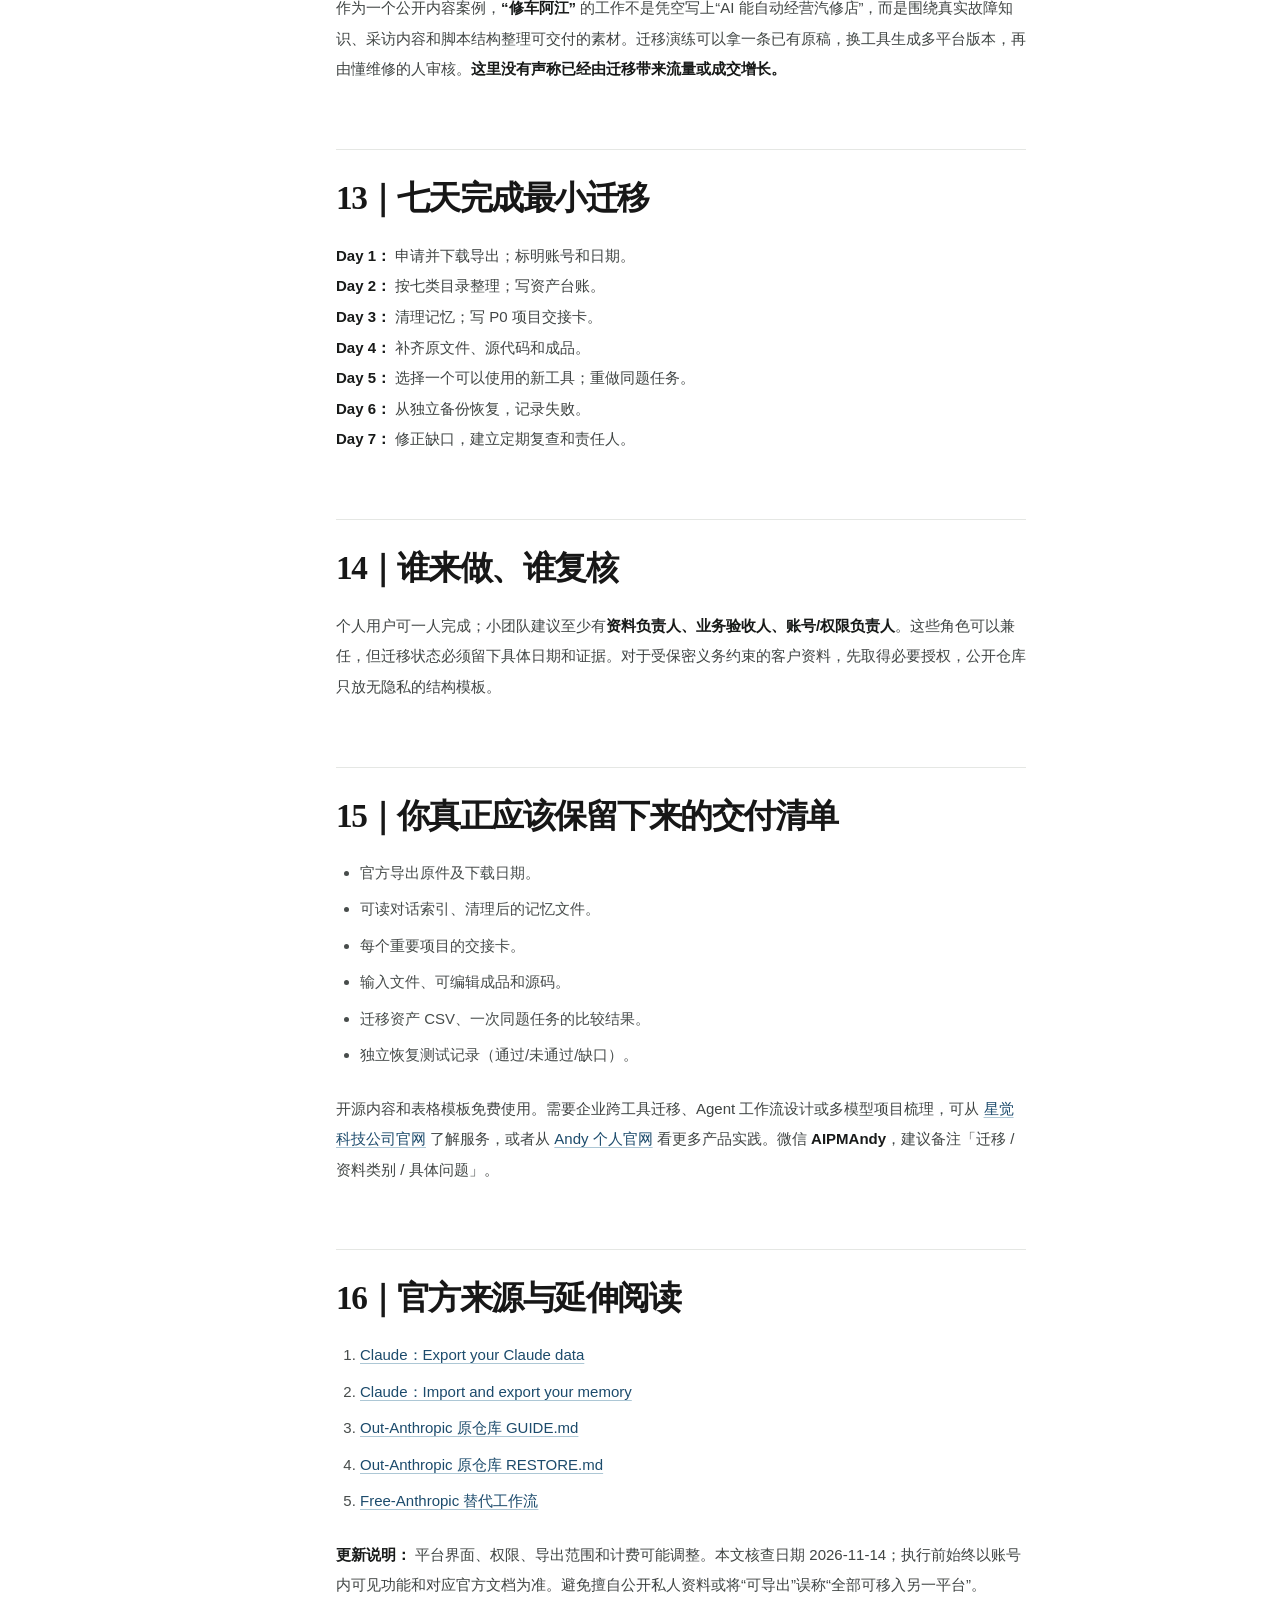
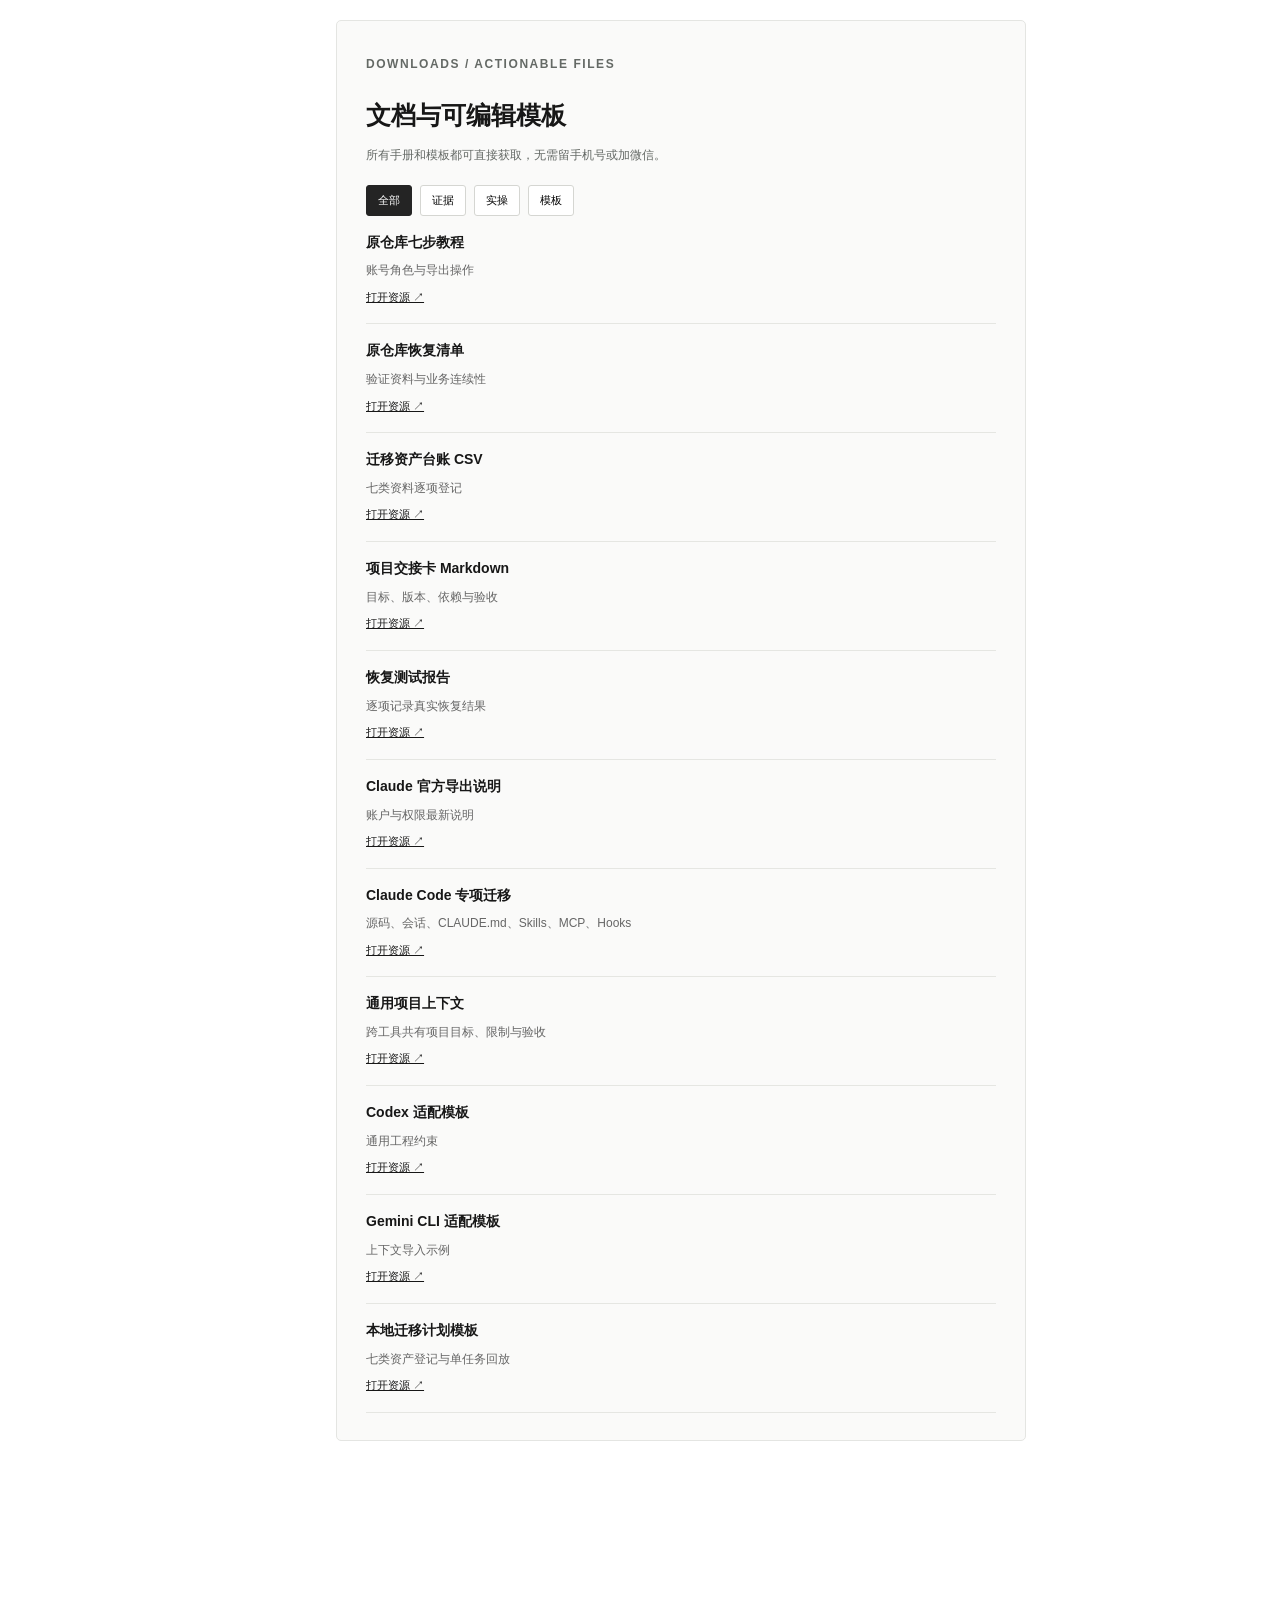
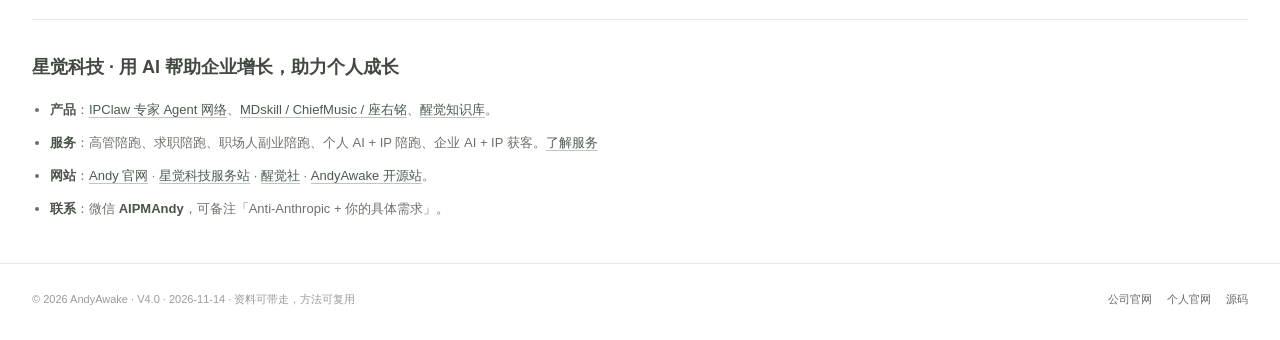
==== commit f1751c98: "Replace promotional banners with a concise company note" ====
--- a/index.html
+++ b/index.html
@@ -1,9 +1,8 @@
-<!doctype html><html lang="zh-CN"><head><meta charset="utf-8"><meta name="viewport" content="width=device-width,initial-scale=1"><meta name="color-scheme" content="light"><meta name="theme-color" content="#ffffff"><title>Out-Anthropic · Claude 迁移，不用从零开始。 | AndyAwake</title><meta name="description" content="聊天、Projects、记忆、原始附件、Claude Code 的源码与 Skills：先生成属于你的迁移路线，再逐项备份、迁出、恢复与验证。"><meta name="author" content="AI 酋长 Andy / 星觉科技"><meta name="robots" content="index, follow"><link rel="canonical" href="https://andyawake.github.io/Out-Anthropic/"><meta property="og:type" content="article"><meta property="og:title" content="Out-Anthropic | AndyAwake"><meta property="og:description" content="聊天、Projects、记忆、原始附件、Claude Code 的源码与 Skills：先生成属于你的迁移路线，再逐项备份、迁出、恢复与验证。"><meta property="og:url" content="https://andyawake.github.io/Out-Anthropic/"><link rel="icon" href="assets/favicon.svg" type="image/svg+xml"><link rel="stylesheet" href="assets/style.css"><script type="application/ld+json">{"@context": "https://schema.org", "@type": "TechArticle", "headline": "Claude 迁移，不用从零开始。", "inLanguage": "zh-CN", "dateModified": "2026-11-14", "author": {"@type": "Person", "name": "AI 酋长 Andy"}, "publisher": {"@type": "Organization", "name": "星觉科技", "url": "https://www.a6no1.cn/"}, "mainEntityOfPage": "https://andyawake.github.io/Out-Anthropic/"}</script></head>
-<body data-project="Out-Anthropic"><a class="skip-link" href="#main-content">跳转正文</a><header class="topbar"><div class="shell topbar-inner"><a class="brand" href="https://github.com/AndyAwake"><span class="brand-logo" aria-hidden="true">AW</span>ANDYAWAKE<span class="brand-sub">/ 星觉科技</span></a><button class="mobile-menu" id="menu-button" aria-expanded="false" aria-controls="top-nav">菜单 ☰</button><nav class="topnav" id="top-nav" aria-label="主导航"><a href="https://andyawake.github.io/Out-Anthropic/" aria-current="page">01 · 迁出 Claude</a><a href="https://andyawake.github.io/Free-Anthropic/" >02 · 找可用平替</a><a href="https://andyawake.github.io/Anti-Anthropic/" >03 · 学优秀方法</a><a href="#about-author">服务与合作</a><a href="https://github.com/AndyAwake/Out-Anthropic">源码 ↗</a></nav></div></header>
+<!doctype html><html lang="zh-CN"><head><meta charset="utf-8"><meta name="viewport" content="width=device-width,initial-scale=1"><meta name="color-scheme" content="light"><meta name="theme-color" content="#ffffff"><title>Out-Anthropic · Claude 迁移，不用从零开始。 | AndyAwake</title><meta name="description" content="聊天、Projects、记忆、原始附件、Claude Code 的源码与 Skills：先生成属于你的迁移路线，再逐项备份、迁出、恢复与验证。"><meta name="author" content="AI 酋长 Andy / 星觉科技"><meta name="robots" content="index, follow"><link rel="canonical" href="https://andyawake.github.io/Out-Anthropic/"><meta property="og:type" content="article"><meta property="og:title" content="Out-Anthropic | AndyAwake"><meta property="og:description" content="聊天、Projects、记忆、原始附件、Claude Code 的源码与 Skills：先生成属于你的迁移路线，再逐项备份、迁出、恢复与验证。"><meta property="og:url" content="https://andyawake.github.io/Out-Anthropic/"><link rel="icon" href="assets/favicon.svg" type="image/svg+xml"><link rel="stylesheet" href="assets/style.css?v=20261114-note"><script type="application/ld+json">{"@context": "https://schema.org", "@type": "TechArticle", "headline": "Claude 迁移，不用从零开始。", "inLanguage": "zh-CN", "dateModified": "2026-11-14", "author": {"@type": "Person", "name": "AI 酋长 Andy"}, "publisher": {"@type": "Organization", "name": "星觉科技", "url": "https://www.a6no1.cn/"}, "mainEntityOfPage": "https://andyawake.github.io/Out-Anthropic/"}</script></head>
+<body data-project="Out-Anthropic"><a class="skip-link" href="#main-content">跳转正文</a><header class="topbar"><div class="shell topbar-inner"><a class="brand" href="https://github.com/AndyAwake"><span class="brand-logo" aria-hidden="true">AW</span>ANDYAWAKE<span class="brand-sub">/ 星觉科技</span></a><button class="mobile-menu" id="menu-button" aria-expanded="false" aria-controls="top-nav">菜单 ☰</button><nav class="topnav" id="top-nav" aria-label="主导航"><a href="https://andyawake.github.io/Out-Anthropic/" aria-current="page">01 · 迁出 Claude</a><a href="https://andyawake.github.io/Free-Anthropic/" >02 · 找可用平替</a><a href="https://andyawake.github.io/Anti-Anthropic/" >03 · 学优秀方法</a><a href="https://github.com/AndyAwake/Out-Anthropic">源码 ↗</a></nav></div></header>
 <section class="hero" id="start"><div class="shell hero-grid"><div><span class="overline">FIELD GUIDE 01 / CLAUDE / CLAUDE CODE / SAFE MIGRATION</span><h1>Claude 迁移，<br><em>不用从零开始。</em></h1><p class="deck">聊天、Projects、记忆、原始附件、Claude Code 的源码与 Skills：先生成属于你的迁移路线，再逐项备份、迁出、恢复与验证。</p><div class="actionset"><a class="button button-primary" href="#route-planner">开始生成迁移路线 ↘</a><a class="button button-light" href="https://andyawake.github.io/Free-Anthropic/">查看平替工具 ↗</a><a class="button button-light" href="assets/guide.pdf" download>PDF 全文 ↓</a></div></div><div class="hero-aside"><div class="big-number">16</div><p>全文章节 / DEEP DIVE</p><hr><div class="aside-meta"><div><b>资料类型</b>　开源知识手册</div><div><b>核查日期</b>　2026.11.14</div><div><b>版本</b>　4.0 · 用户优先</div><div><b>读者</b>　普通用户 / 团队 / 创业者</div></div></div></div></section>
 <div class="note-strip"><div class="shell"><b>编辑原则 / EDITORIAL RULE</b><span>官方导出不一定包含你上传过的原始文件；每一步都配有核验，避免“下载了但恢复不了”。</span></div></div>
-<aside class="service-banner" aria-label="星觉科技服务广告"><div class="shell service-banner-inner"><div><span class="service-label">星觉科技 · 服务与合作</span><strong>用 AI 帮助企业增长，助力个人成长。</strong><p>高管与求职陪跑 · 职场副业 · 个人 AI + IP · 企业 AI + IP 获客</p></div><div class="service-banner-actions"><a class="button button-primary" href="https://www.a6no1.cn/services">了解服务 ↗</a><a class="service-company-link" href="https://www.a6no1.cn/">公司官网 ↗</a><button class="service-wechat" type="button" data-copy="AIPMAndy">微信：AIPMAndy · 复制</button></div></div></aside>
-<div class="shell journey-wrap" aria-label="三步阅读路线"><p class="journey-overline">YOUR ROUTE / 从 Claude 出发，最终把能力留在自己手里</p><div class="journey-grid"><a class="journey-card current" href="https://andyawake.github.io/Out-Anthropic/" aria-current="step"><span class="journey-n">01</span><strong>先备份迁出</strong><small>对话、Projects、Code、文件、恢复验证</small><span class="journey-arrow">↗</span></a><a class="journey-card" href="https://andyawake.github.io/Free-Anthropic/"><span class="journey-n">02</span><strong>再找可用平替</strong><small>按工作任务与真实验收匹配工具</small><span class="journey-arrow">↗</span></a><a class="journey-card" href="https://andyawake.github.io/Anti-Anthropic/"><span class="journey-n">03</span><strong>把优秀方法留下</strong><small>Skills、MCP、Agent、公开证据与独立性</small><span class="journey-arrow">↗</span></a></div></div><div class="tabline"><div class="shell"><a href="#main-content">章节正文</a><a href="#quickcheck">快速自查</a><a href="#resources">文档与模板</a><a href="#about-author">服务与联系</a><a href="assets/guide.pdf">PDF 全文 ↓</a></div></div>
+<div class="shell journey-wrap" aria-label="三步阅读路线"><p class="journey-overline">YOUR ROUTE / 从 Claude 出发，最终把能力留在自己手里</p><div class="journey-grid"><a class="journey-card current" href="https://andyawake.github.io/Out-Anthropic/" aria-current="step"><span class="journey-n">01</span><strong>先备份迁出</strong><small>对话、Projects、Code、文件、恢复验证</small><span class="journey-arrow">↗</span></a><a class="journey-card" href="https://andyawake.github.io/Free-Anthropic/"><span class="journey-n">02</span><strong>再找可用平替</strong><small>按工作任务与真实验收匹配工具</small><span class="journey-arrow">↗</span></a><a class="journey-card" href="https://andyawake.github.io/Anti-Anthropic/"><span class="journey-n">03</span><strong>把优秀方法留下</strong><small>Skills、MCP、Agent、公开证据与独立性</small><span class="journey-arrow">↗</span></a></div></div><div class="tabline"><div class="shell"><a href="#main-content">章节正文</a><a href="#quickcheck">快速自查</a><a href="#resources">文档与模板</a><a href="#about-author">星觉科技</a><a href="assets/guide.pdf">PDF 全文 ↓</a></div></div>
 <div class="shell layout" id="main-content"><aside class="toc" aria-label="章节目录"><p>CHAPTERS / 内容索引</p><a href="#chapter-01">01｜用户先选这条路：今天你只需完成一个项目的迁移</a><a href="#chapter-02">02｜先明确：迁移的终点不是“下载成功”</a><a href="#chapter-03">03｜第 1 步：申请官方导出，保存原件</a><a href="#chapter-04">04｜第 2 步：建立七类资产目录</a><a href="#chapter-05">05｜第 3 步：记忆要单独迁，不要复制整段私人历史</a><a href="#chapter-06">06｜第 4 步：逐个项目写“交接卡”</a><a href="#chapter-07">07｜第 5 步：原文件、代码与成品分开保存</a><a href="#chapter-08">08｜Claude Code 是单独的一类迁移，不能只导出聊天</a><a href="#chapter-09">09｜第 6 步：只迁一个真实任务，做双轨试验</a><a href="#chapter-10">10｜第 7 步：独立恢复，才算交付</a><a href="#chapter-11">11｜风险清单：最容易遗漏的十件事</a><a href="#chapter-12">12｜Andy 的实践札记：跨工作台，应该保存什么</a><a href="#chapter-13">13｜七天完成最小迁移</a><a href="#chapter-14">14｜谁来做、谁复核</a><a href="#chapter-15">15｜你真正应该保留下来的交付清单</a><a href="#chapter-16">16｜官方来源与延伸阅读</a></aside>
 <div class="bodycolumn"><section class="route-box" id="route-planner" aria-labelledby="planner-heading"><div class="route-head"><div><p class="overline">START HERE / CHOOSE YOUR PATH</p><h2 id="planner-heading">我的 Claude 资料，怎么搬？</h2><p>选择你的来源和目标工具，生成一份可下载的迁移计划。<strong>全部在浏览器本地处理，不会读取或上传私人资料。</strong></p></div><span class="route-tag">无需登录</span></div><div class="route-form"><label for="migration-source">你现在主要使用什么？<select id="migration-source"><option value="web">Claude 聊天 / 网页版</option><option value="projects">Claude Projects / 记忆</option><option value="code">Claude Code / Agent</option><option value="api">Claude API / 自动化</option></select></label><label for="migration-target">准备迁往哪里？<select id="migration-target"><option value="codex">Codex / 代码 Agent</option><option value="workbuddy">WorkBuddy / 国内工作台</option><option value="chatgpt">ChatGPT / 普通聊天</option><option value="gemini">Gemini / Gemini CLI</option><option value="domestic">Kimi / 豆包等国内助手</option><option value="selfhost">本地模型 / 自托管工具</option></select></label></div><div class="route-actions"><button class="button button-primary" id="generate-plan" type="button">生成我的迁移步骤</button><button class="button button-light" id="download-plan" type="button" disabled>下载 Markdown 计划</button></div><div class="route-result" id="migration-result" aria-live="polite" hidden><h3>你的迁移执行卡</h3><pre id="plan-output"></pre></div><p class="route-privacy">官方导出需你自己在 Claude 中完成。此生成器不接收账号、文件或 API Key，也不是聊天数据自动转换器。</p></section><div class="mobile-toc"><details><summary>打开 16 章阅读目录 ↓</summary><a href="#chapter-01">01｜用户先选这条路：今天你只需完成一个项目的迁移</a><a href="#chapter-02">02｜先明确：迁移的终点不是“下载成功”</a><a href="#chapter-03">03｜第 1 步：申请官方导出，保存原件</a><a href="#chapter-04">04｜第 2 步：建立七类资产目录</a><a href="#chapter-05">05｜第 3 步：记忆要单独迁，不要复制整段私人历史</a><a href="#chapter-06">06｜第 4 步：逐个项目写“交接卡”</a><a href="#chapter-07">07｜第 5 步：原文件、代码与成品分开保存</a><a href="#chapter-08">08｜Claude Code 是单独的一类迁移，不能只导出聊天</a><a href="#chapter-09">09｜第 6 步：只迁一个真实任务，做双轨试验</a><a href="#chapter-10">10｜第 7 步：独立恢复，才算交付</a><a href="#chapter-11">11｜风险清单：最容易遗漏的十件事</a><a href="#chapter-12">12｜Andy 的实践札记：跨工作台，应该保存什么</a><a href="#chapter-13">13｜七天完成最小迁移</a><a href="#chapter-14">14｜谁来做、谁复核</a><a href="#chapter-15">15｜你真正应该保留下来的交付清单</a><a href="#chapter-16">16｜官方来源与延伸阅读</a></details></div><div class="ux-widget" id="quickcheck"><p class="overline">YOUR WORK / LIVE CHECKLIST</p><h2>七步数据迁移进度</h2><p>勾选状态保存在当前设备浏览器，不上传任何资料。</p><div class="progress-label" id="progress-value" aria-live="polite">0 / 7 项</div><div class="progress-rail" aria-hidden="true"><div class="progress-fill" id="progress-fill"></div></div><div class="check-items"><label class="check-item"><input type="checkbox" data-check value="item-1"><span>申请官方导出并保存未修改的原件</span></label><label class="check-item"><input type="checkbox" data-check value="item-2"><span>建立七类资产清单，按项目整理</span></label><label class="check-item"><input type="checkbox" data-check value="item-3"><span>单独保存并清理记忆和长期偏好</span></label><label class="check-item"><input type="checkbox" data-check value="item-4"><span>为 P0 项目填写交接卡</span></label><label class="check-item"><input type="checkbox" data-check value="item-5"><span>补齐原始上传文件、可编辑成品与源码</span></label><label class="check-item"><input type="checkbox" data-check value="item-6"><span>在替代工具中重做一个相同的真实任务</span></label><label class="check-item"><input type="checkbox" data-check value="item-7"><span>从独立副本恢复并记录差异与缺口</span></label></div><div style="margin-top:13px"><button class="subtle-btn" id="reset-checks">重置清单</button></div></div><article class="article" aria-label="手册全文"><blockquote>
 <p><strong>Out-Anthropic · V4.0 / 2026-11-14 / AndyAwake × 星觉科技</strong><br />
@@ -266,5 +265,5 @@
 <p><strong>更新说明：</strong> 平台界面、权限、导出范围和计费可能调整。本文核查日期 2026-11-14；执行前始终以账号内可见功能和对应官方文档为准。避免擅自公开私人资料或将“可导出”误称“全部可移入另一平台”。</p>
 </article><section class="ux-widget" id="resources"><p class="overline">DOWNLOADS / ACTIONABLE FILES</p><h2>文档与可编辑模板</h2><p>所有手册和模板都可直接获取，无需留手机号或加微信。</p><div class="category-pills" aria-label="筛选资源"><button type="button" data-filter="all" aria-pressed="true">全部</button><button type="button" data-filter="research" aria-pressed="false">证据</button><button type="button" data-filter="practice" aria-pressed="false">实操</button><button type="button" data-filter="template" aria-pressed="false">模板</button></div><div class="resource-card" data-category="research"><h3>原仓库七步教程</h3><p>账号角色与导出操作</p><a href="https://github.com/AndyAwake/Out-Anthropic/blob/main/GUIDE.md" target="_blank" rel="noopener noreferrer">打开资源 ↗</a></div><div class="resource-card" data-category="practice"><h3>原仓库恢复清单</h3><p>验证资料与业务连续性</p><a href="https://github.com/AndyAwake/Out-Anthropic/blob/main/RESTORE.md" target="_blank" rel="noopener noreferrer">打开资源 ↗</a></div><div class="resource-card" data-category="template"><h3>迁移资产台账 CSV</h3><p>七类资料逐项登记</p><a href="templates/migration-inventory.csv">打开资源 ↗</a></div><div class="resource-card" data-category="template"><h3>项目交接卡 Markdown</h3><p>目标、版本、依赖与验收</p><a href="templates/PROJECT-HANDOFF.md">打开资源 ↗</a></div><div class="resource-card" data-category="template"><h3>恢复测试报告</h3><p>逐项记录真实恢复结果</p><a href="templates/restore-report.md">打开资源 ↗</a></div><div class="resource-card" data-category="research"><h3>Claude 官方导出说明</h3><p>账户与权限最新说明</p><a href="https://support.claude.com/en/articles/9450526-export-your-claude-data" target="_blank" rel="noopener noreferrer">打开资源 ↗</a></div><div class="resource-card" data-category="practice"><h3>Claude Code 专项迁移</h3><p>源码、会话、CLAUDE.md、Skills、MCP、Hooks</p><a href="CLAUDE-CODE-MIGRATION.md">打开资源 ↗</a></div><div class="resource-card" data-category="template"><h3>通用项目上下文</h3><p>跨工具共有项目目标、限制与验收</p><a href="templates/PORTABLE-PROJECT.md">打开资源 ↗</a></div><div class="resource-card" data-category="template"><h3>Codex 适配模板</h3><p>通用工程约束</p><a href="templates/AGENTS.md">打开资源 ↗</a></div><div class="resource-card" data-category="template"><h3>Gemini CLI 适配模板</h3><p>上下文导入示例</p><a href="templates/GEMINI.md">打开资源 ↗</a></div><div class="resource-card" data-category="template"><h3>本地迁移计划模板</h3><p>七类资产登记与单任务回放</p><a href="templates/MIGRATION-PLAN.md">打开资源 ↗</a></div></section></div>
 <aside class="inline-tools"><div class="right-block"><h3>OPEN EDITION</h3><p>本版完整内容以 HTML 和可编辑 Markdown 发布，并提供全文 PDF。</p><a href="assets/guide.pdf">↓ 完整 PDF</a><a href="HANDBOOK.md">↗ Markdown</a></div><div class="right-block"><h3>FIND A CHAPTER</h3><p>先看快速自查，再按目录查原始来源和真实动作。</p><button class="copy-link" data-copy="https://andyawake.github.io/Out-Anthropic/">复制本页链接</button></div><div class="right-block"><h3>RELATED GUIDES</h3><a href="https://andyawake.github.io/Anti-Anthropic/">Anti-Anthropic ↗</a><a href="https://andyawake.github.io/Free-Anthropic/">Free-Anthropic ↗</a></div></aside></div>
-<section class="shell brand-block service-ad" id="about-author" aria-label="星觉科技广告与联系方式"><div><span class="chapter-kicker">AI 酋长 Andy / 星觉科技 · 服务与合作</span><h2>用 AI 帮助企业增长，<br>助力个人成长。</h2><p>把 AI 用到你的工作、产品和生意里。从职业成长、个人品牌到企业获客，围绕具体目标一起做方案、搭工作流、推进交付。</p><div class="service-tags" aria-label="主要服务"><a href="https://www.a6no1.cn/services">高管陪跑 ↗</a><a href="https://www.a6no1.cn/services">求职陪跑 ↗</a><a href="https://www.a6no1.cn/services">职场人副业陪跑 ↗</a><a href="https://www.a6no1.cn/services">个人 AI + IP 陪跑 ↗</a><a href="https://www.a6no1.cn/services">企业 AI + IP 获客 ↗</a></div><p class="service-products">产品与知识资产：<a href="https://metaver.vip/ipclaw">IPClaw</a> · <a href="https://metaver.vip/products">MDskill / ChiefMusic / 座右铭</a> · <a href="https://kb.metaver.vip/s/19ea264c-d09c-435b-9d0d-a9d0cd1c9e7c">醒觉知识库</a></p><a class="button button-primary" href="https://www.a6no1.cn/services">查看服务与合作 ↗</a></div><div class="brand-meta"><div class="row"><span>公司 · 星觉科技</span><a href="https://www.a6no1.cn/">www.a6no1.cn ↗</a></div><div class="row"><span>作者 · AI 酋长 Andy</span><a href="https://metaver.vip/">metaver.vip ↗</a></div><div class="row"><span>联系微信</span><div><b>AIPMAndy</b>　<button type="button" data-copy="AIPMAndy">复制微信号</button></div></div><p class="service-contact-note">添加微信 AIPMAndy，备注你的需求：求职、副业、AI + IP 或企业获客。</p></div></section>
+<section class="shell project-note" id="about-author" aria-labelledby="project-note-title"><h2 id="project-note-title">星觉科技 · 用 AI 帮助企业增长，助力个人成长</h2><ul><li><strong>产品</strong>：<a href="https://metaver.vip/ipclaw">IPClaw 专家 Agent 网络</a>、<a href="https://metaver.vip/products">MDskill / ChiefMusic / 座右铭</a>、<a href="https://kb.metaver.vip/s/19ea264c-d09c-435b-9d0d-a9d0cd1c9e7c">醒觉知识库</a>。</li><li><strong>服务</strong>：高管陪跑、求职陪跑、职场人副业陪跑、个人 AI + IP 陪跑、企业 AI + IP 获客。<a href="https://www.a6no1.cn/services">了解服务</a></li><li><strong>网站</strong>：<a href="https://metaver.vip/">Andy 官网</a> · <a href="https://www.a6no1.cn/services">星觉科技服务站</a> · <a href="https://www.a6no1.cn/awake">醒觉社</a> · <a href="https://github.com/AndyAwake">AndyAwake 开源站</a>。</li><li><strong>联系</strong>：微信 <strong>AIPMAndy</strong>，可备注「Anti-Anthropic + 你的具体需求」。</li></ul></section>
 <footer class="foot"><div class="shell"><span>© 2026 AndyAwake · V4.0 · 2026-11-14 · 资料可带走，方法可复用</span><div class="footer-cross"><a href="https://www.a6no1.cn/">公司官网</a><a href="https://metaver.vip/">个人官网</a><a href="https://github.com/AndyAwake/Out-Anthropic">源码</a></div></div></footer><script defer src="assets/app.js"></script></body></html>
--- a/assets/style.css
+++ b/assets/style.css
@@ -28,7 +28,6 @@
 
 @media(max-width:760px){.hero-grid{padding-top:34px;padding-bottom:30px}.hero-aside{display:none}.hero h1{margin-bottom:16px}.hero .deck{margin-bottom:20px}.journey-wrap{padding-bottom:12px}}
 
-/* 星觉科技服务广告与联系方式 */
-.service-banner{border-bottom:1px solid #e1e4df;background:#f5f6f2}.service-banner-inner{display:flex;align-items:center;justify-content:space-between;gap:24px;padding-top:22px;padding-bottom:22px}.service-label{display:block;font-size:10px;letter-spacing:.08em;color:#6b7169;margin-bottom:7px}.service-banner strong{font-size:17px;line-height:1.65;color:#20241f}.service-banner p{font-size:11px;line-height:1.8;color:#62695e;margin:5px 0 0}.service-banner-actions{display:flex;align-items:center;justify-content:flex-end;gap:12px;flex-wrap:wrap;max-width:450px}.service-company-link{font-size:12px;white-space:nowrap}.service-wechat{font:inherit;font-size:12px;cursor:pointer;border:1px solid #cdd2c8;background:#fff;color:#20241f;border-radius:4px;padding:11px 13px;white-space:nowrap}.service-tags{display:flex;gap:8px;flex-wrap:wrap;margin:21px 0}.service-tags a{font-size:12px;padding:8px 10px;border:1px solid #d9ddd5;border-radius:3px;text-decoration:none;background:#fafbf8}.service-ad .service-products{font-size:12px;line-height:2}.service-contact-note{font-size:12px;line-height:1.9;color:#62695e}.service-ad .brand-meta b{font-size:18px;overflow-wrap:anywhere}
-@media(max-width:760px){.service-banner-inner{align-items:flex-start;flex-direction:column;gap:14px;padding-top:18px;padding-bottom:18px}.service-banner strong{font-size:16px}.service-banner-actions{justify-content:flex-start;gap:10px;max-width:100%}.service-banner-actions .button{padding:10px 12px}.service-wechat{padding:10px 12px}.service-tags{gap:7px}.service-ad .brand-meta b{font-size:16px}}
-@media print{.service-banner{display:none}}
+/* 文末产品、服务与联系信息 */
+.project-note{border-top:1px solid #e4e7e1;padding-top:32px;padding-bottom:34px;margin-top:36px}.project-note h2{max-width:880px;font-size:18px;font-weight:600;line-height:1.7;letter-spacing:0;margin:0 0 15px;color:#414940}.project-note ul{max-width:880px;margin:0;padding-left:18px}.project-note li{font-size:13px;line-height:2;color:#6b7269;margin:7px 0;overflow-wrap:anywhere}.project-note li strong{font-weight:600;color:#4b5449}.project-note a{color:#4a5c4d;text-decoration:underline;text-underline-offset:3px;text-decoration-color:#bdc7bb}.project-note a:hover{color:#1b321e;text-decoration-color:currentColor}
+@media(max-width:760px){.project-note{margin-top:24px;padding-top:24px;padding-bottom:26px}.project-note h2{font-size:16px}.project-note li{font-size:12px;line-height:1.95;margin:9px 0}}
